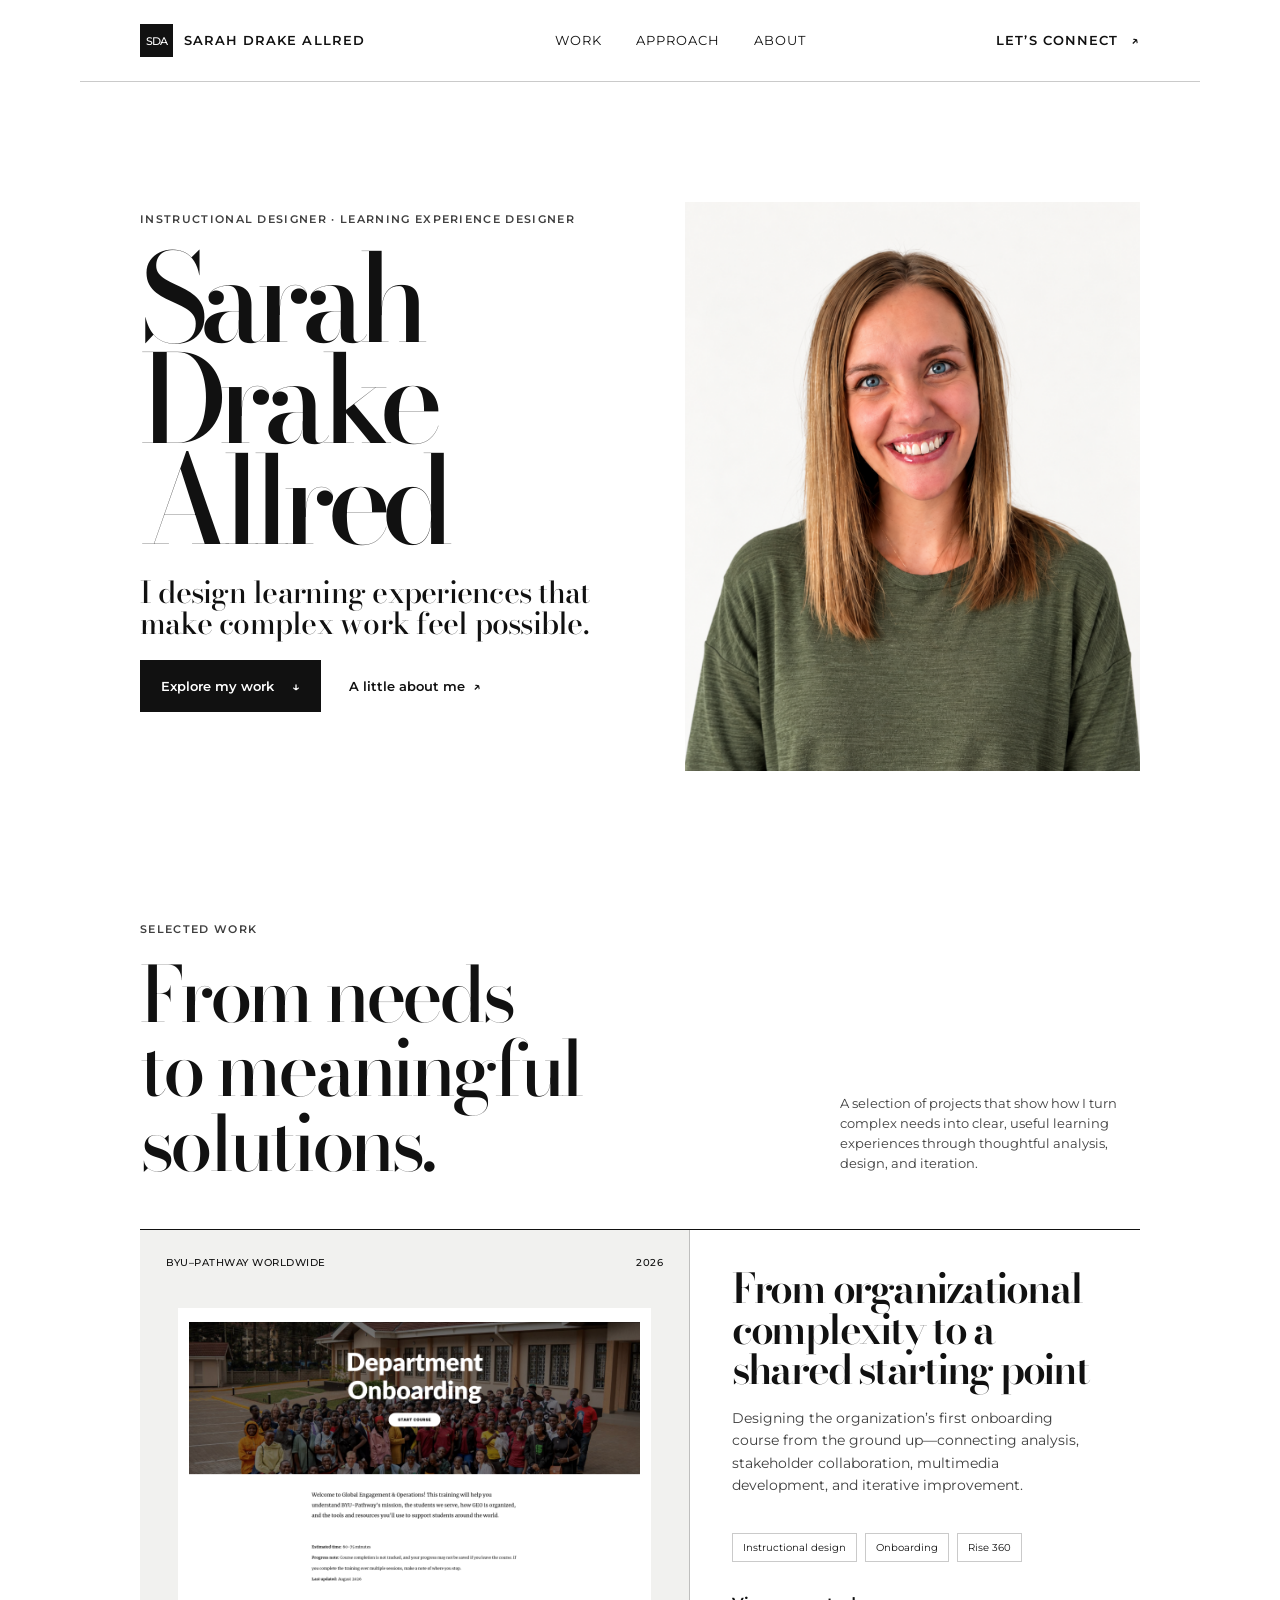
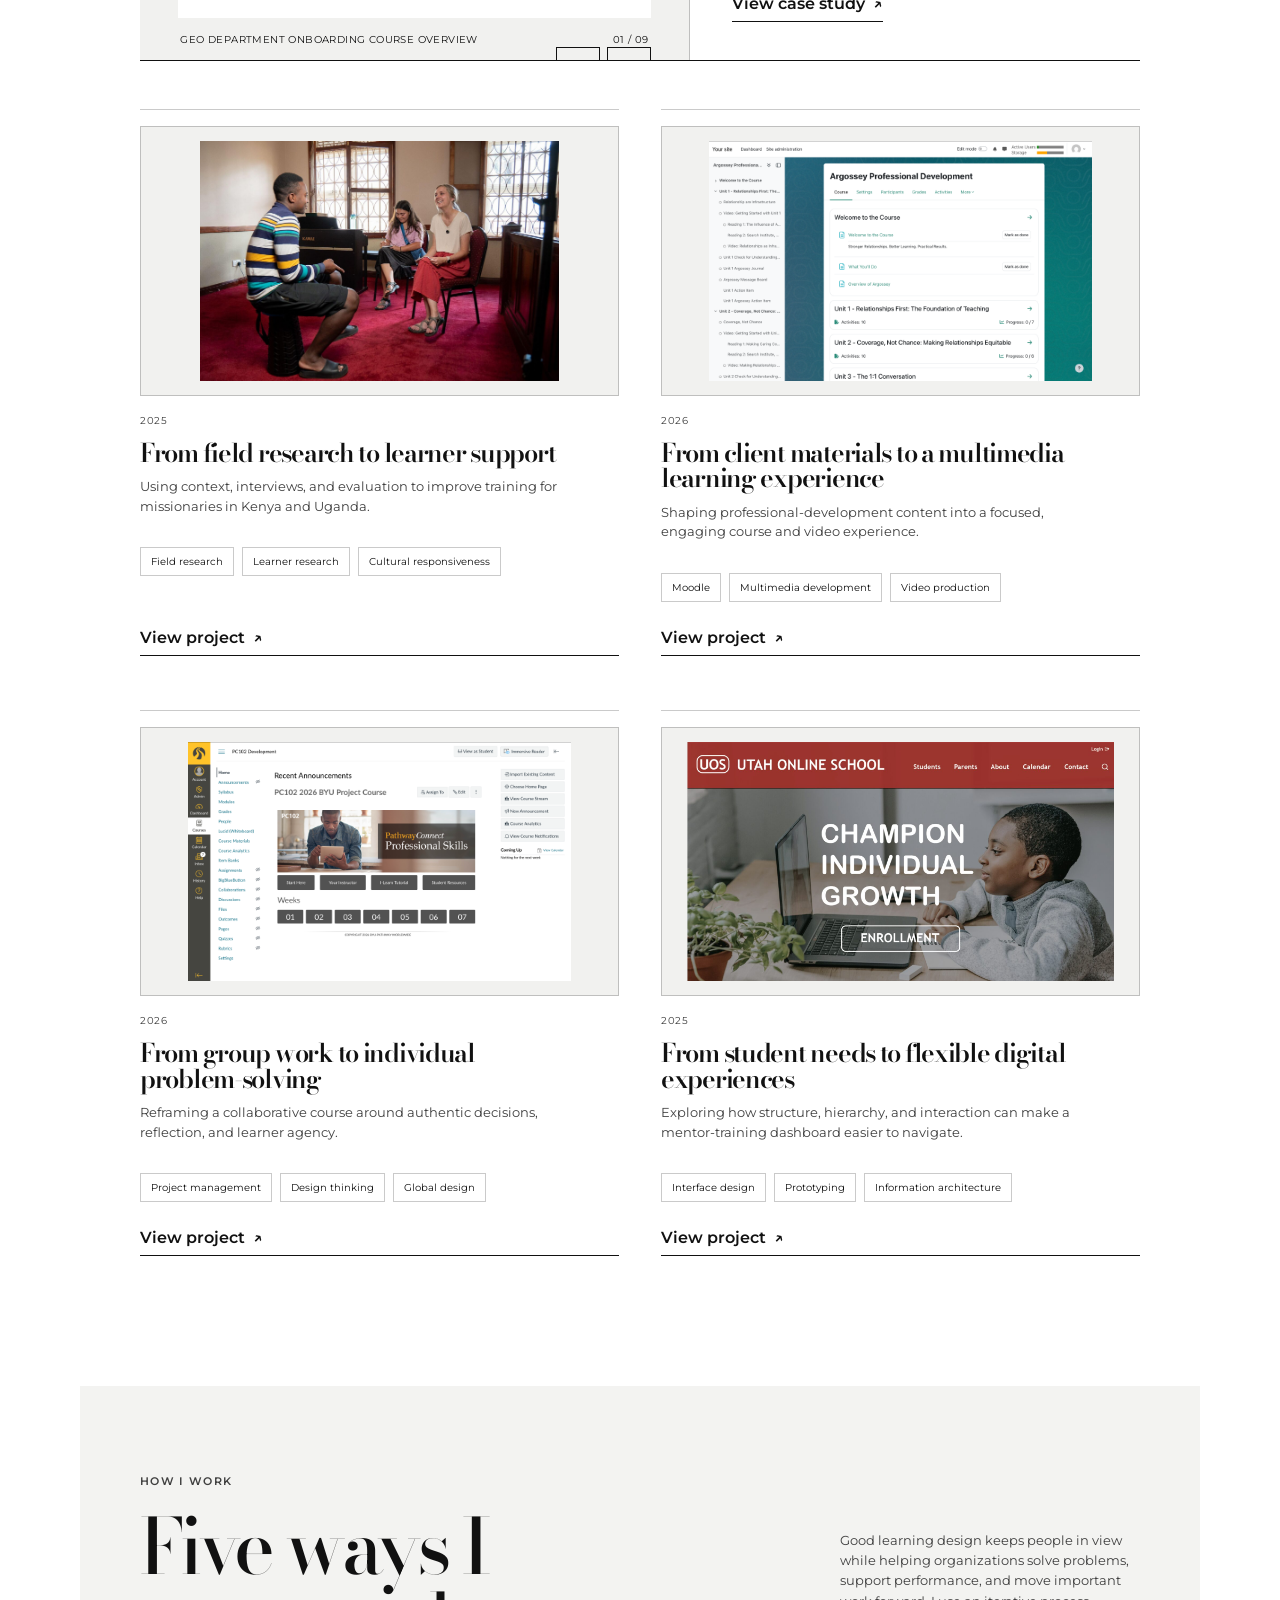
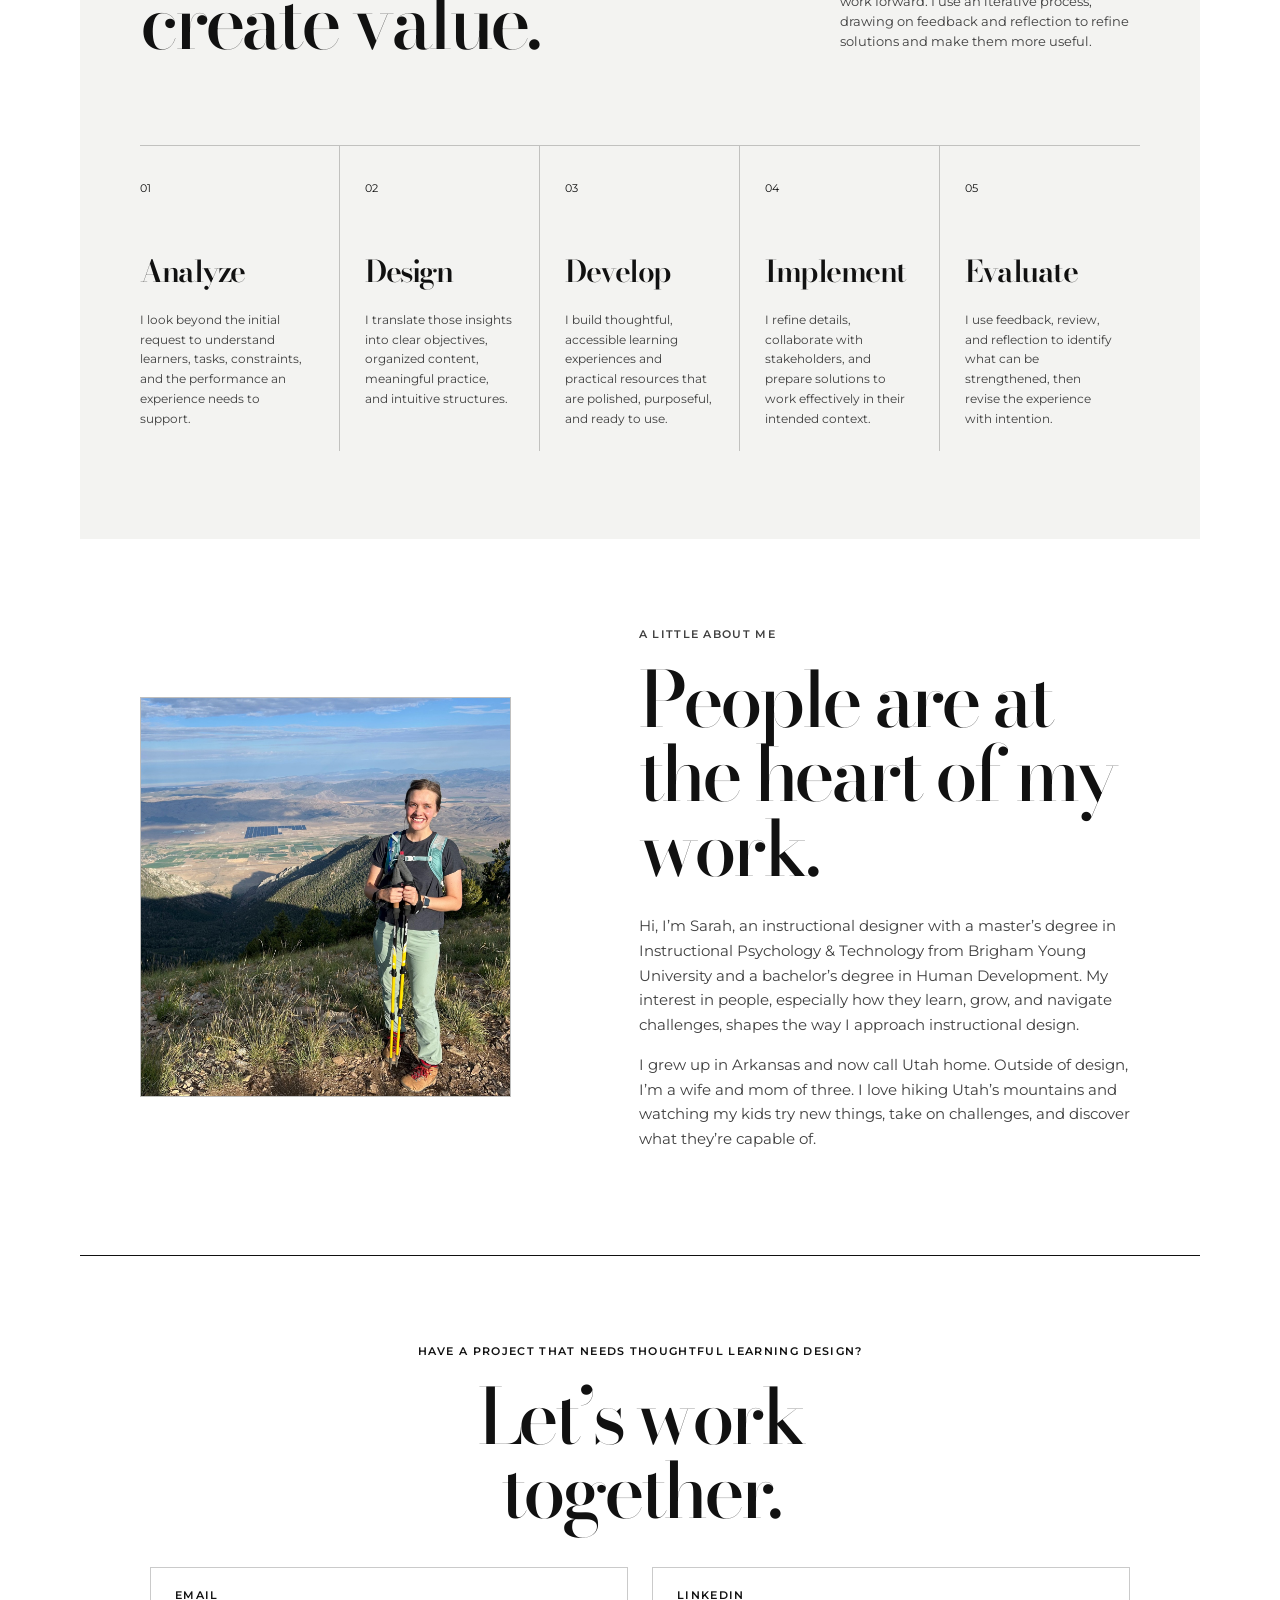
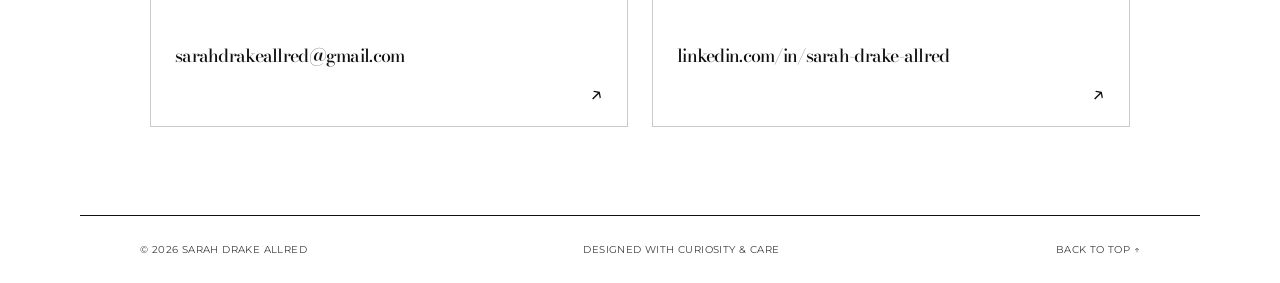
==== index.html @ ee216554 "Add files via upload" ====
<!doctype html>
<html lang="en">
  <head>
    <meta charset="UTF-8" />
    <meta name="viewport" content="width=device-width, initial-scale=1.0" />
    <meta name="description" content="Sarah Drake Allred is an instructional designer creating thoughtful, practical learning experiences for people and organizations." />
    <title>Sarah Drake Allred — Instructional Designer</title>
    <link rel="preconnect" href="https://fonts.googleapis.com" />
    <link rel="preconnect" href="https://fonts.gstatic.com" crossorigin />
    <link href="https://fonts.googleapis.com/css2?family=Bodoni+Moda:opsz,wght@6..96,400;6..96,500;6..96,600&family=Montserrat:wght@400;500;600;700&display=swap" rel="stylesheet" />
    <link rel="stylesheet" href="styles.css" />
  </head>
  <body>
    <a class="skip-link" href="#top">Skip to main content</a>
    <div class="site-shell">
      <header class="site-header">
        <a class="wordmark" href="#top" aria-label="Sarah Drake Allred home">
          <span class="wordmark-mark">SDA</span>
          <span>Sarah Drake Allred</span>
        </a>
        <nav class="desktop-nav" aria-label="Main navigation">
          <a href="#work">Work</a>
          <a href="#approach">Approach</a>
          <a href="#about">About</a>
        </nav>
        <a class="header-link" href="#contact">Let’s connect <span aria-hidden="true">↗</span></a>
      </header>

      <main id="top">
        <section class="hero section-pad">
          <div class="hero-copy reveal">
            <p class="eyebrow">Instructional designer · learning experience designer</p>
            <h1 class="hero-name"><span>Sarah</span><span>Drake</span><span>Allred</span></h1>
            <p class="hero-role">I design learning experiences that make complex work feel <em>possible.</em></p>
            <div class="hero-actions">
              <a class="button button-dark" href="#work">Explore my work <span aria-hidden="true">↓</span></a>
              <a class="text-link" href="#about">A little about me <span aria-hidden="true">↗</span></a>
            </div>
          </div>
          <div class="hero-art hero-art-photo reveal">
            <img src="assets/web/sarah-drake-allred-headshot.png" alt="Professional headshot of Sarah Drake Allred" />
          </div>
        </section>

        <section id="work" class="work-section section-pad">
          <div class="section-heading reveal">
            <div>
              <p class="eyebrow">Selected work</p>
              <h2>From needs<br /><em>to meaningful solutions.</em></h2>
            </div>
            <p class="section-note">A selection of projects that show how I turn complex needs into clear, useful learning experiences through thoughtful analysis, design, and iteration.</p>
          </div>

          <article class="featured-project reveal">
            <div class="featured-visual">
              <div class="visual-topline"><span>BYU–Pathway Worldwide</span><span>2026</span></div>
              <div class="showcase-carousel" aria-live="polite" aria-label="GEO onboarding process carousel">
                <a class="showcase-image-link" id="featuredCarouselLink" href="project.html?project=geo" aria-label="Open the GEO onboarding project"><div class="showcase-frame"><img id="featuredCarouselImage" src="assets/web/geo-homepage-hero.png" alt="GEO Department Onboarding course overview" /></div></a>
                <div class="showcase-caption"><span id="featuredCarouselCaption">GEO Department Onboarding course overview</span><span id="featuredCarouselCount">01 / 10</span></div>
                <div class="showcase-controls"><button type="button" data-featured-dir="prev" aria-label="Previous GEO project image">←</button><button type="button" data-featured-dir="next" aria-label="Next GEO project image">→</button></div>
              </div>
              <div class="visual-sticker">featured<br />project</div>
            </div>
            <div class="featured-copy">
              <h3><a class="project-title-link" href="project.html?project=geo">From organizational complexity to a shared starting point</a></h3>
              <p>Designing the organization’s first onboarding course from the ground up—connecting analysis, stakeholder collaboration, multimedia development, and iterative improvement.</p>
              <div class="tag-list"><span>Instructional design</span><span>Onboarding</span><span>Rise 360</span></div>
              <a class="project-link" href="project.html?project=geo">View case study <span aria-hidden="true">↗</span></a>
            </div>
          </article>

          <div class="project-grid">
            <article class="project-card reveal">
              <a class="project-thumb-link" href="project.html?project=field" aria-label="Open the field research project"><div class="project-thumb thumb-kenya"><img class="project-thumb-image" src="assets/web/image10.jpg" alt="Field interview in Kenya" /></div></a>
              <div class="project-meta"><span>2025</span></div>
              <h3><a class="project-title-link" href="project.html?project=field">From field research to learner support</a></h3>
              <p>Using context, interviews, and evaluation to improve training for missionaries in Kenya and Uganda.</p>
              <div class="tag-list project-card-tags"><span>Field research</span><span>Learner research</span><span>Cultural responsiveness</span></div>
              <a class="project-link" href="project.html?project=field">View project <span aria-hidden="true">↗</span></a>
            </article>
            <article class="project-card reveal">
              <a class="project-thumb-link" href="project.html?project=argossey" aria-label="Open the Argossey multimedia project"><div class="project-thumb thumb-argossey"><img class="project-thumb-image" src="assets/web/argossey-homepage.png" alt="Argossey Professional Development Moodle course homepage" /></div></a>
              <div class="project-meta"><span>2026</span></div>
              <h3><a class="project-title-link" href="project.html?project=argossey">From client materials to a multimedia learning experience</a></h3>
              <p>Shaping professional-development content into a focused, engaging course and video experience.</p>
              <div class="tag-list project-card-tags"><span>Moodle</span><span>Multimedia development</span><span>Video production</span></div>
              <a class="project-link" href="project.html?project=argossey">View project <span aria-hidden="true">↗</span></a>
            </article>
            <article class="project-card reveal">
              <a class="project-thumb-link" href="project.html?project=pc" aria-label="Open the PC102 course redesign project"><div class="project-thumb thumb-pc"><img class="project-thumb-image" src="assets/web/pc102-homepage.png" alt="PC102 course homepage with PathwayConnect Professional Skills content" /></div></a>
              <div class="project-meta"><span>2026</span></div>
              <h3><a class="project-title-link" href="project.html?project=pc">From group work to individual problem-solving</a></h3>
              <p>Reframing a collaborative course around authentic decisions, reflection, and learner agency.</p>
              <div class="tag-list project-card-tags"><span>Project management</span><span>Design thinking</span><span>Global design</span></div>
              <a class="project-link" href="project.html?project=pc">View project <span aria-hidden="true">↗</span></a>
            </article>
            <article class="project-card reveal">
              <a class="project-thumb-link" href="project.html?project=uos" aria-label="Open the Utah Online School interface design project"><div class="project-thumb thumb-uos"><img class="project-thumb-image" src="assets/web/image31.jpg" alt="Utah Online School redesigned homepage" /></div></a>
              <div class="project-meta"><span>2025</span></div>
              <h3><a class="project-title-link" href="project.html?project=uos">From student needs to flexible digital experiences</a></h3>
              <p>Exploring how structure, hierarchy, and interaction can make a mentor-training dashboard easier to navigate.</p>
              <div class="tag-list project-card-tags"><span>Interface design</span><span>Prototyping</span><span>Information architecture</span></div>
              <a class="project-link" href="project.html?project=uos">View project <span aria-hidden="true">↗</span></a>
            </article>
          </div>
        </section>

        <section id="approach" class="approach-section section-pad">
          <div class="section-heading reveal">
            <div><p class="eyebrow">How I work</p><h2>Five ways I<br /><em>create value.</em></h2></div>
            <p class="section-note">Good learning design keeps people in view while helping organizations solve problems, support performance, and move important work forward. I use an iterative process, drawing on feedback and reflection to refine solutions and make them more useful.</p>
          </div>
          <div class="capability-grid">
            <article class="capability reveal"><span class="capability-num">01</span><h3>Analyze</h3><p>I look beyond the initial request to understand learners, tasks, constraints, and the performance an experience needs to support.</p></article>
            <article class="capability reveal"><span class="capability-num">02</span><h3>Design</h3><p>I translate those insights into clear objectives, organized content, meaningful practice, and intuitive structures.</p></article>
            <article class="capability reveal"><span class="capability-num">03</span><h3>Develop</h3><p>I build thoughtful, accessible learning experiences and practical resources that are polished, purposeful, and ready to use.</p></article>
            <article class="capability reveal"><span class="capability-num">04</span><h3>Implement</h3><p>I refine details, collaborate with stakeholders, and prepare solutions to work effectively in their intended context.</p></article>
            <article class="capability reveal"><span class="capability-num">05</span><h3>Evaluate</h3><p>I use feedback, review, and reflection to identify what can be strengthened, then revise the experience with intention.</p></article>
          </div>
        </section>

        <section id="about" class="about-section section-pad">
          <div class="about-portrait reveal">
            <img src="assets/web/sarah-about-summit.jpg" alt="Sarah hiking in the mountains" />
          </div>
          <div class="about-copy reveal">
            <p class="eyebrow">A little about me</p>
            <h2>People are at the heart of <em>my work.</em></h2>
            <p>
              Hi, I’m Sarah, an instructional designer with a master’s degree in
              Instructional Psychology &amp; Technology from Brigham Young University
              and a bachelor’s degree in Human Development. My interest in people,
              especially how they learn, grow, and navigate challenges, shapes the way
              I approach instructional design.
            </p>
            <p>
              I grew up in Arkansas and now call Utah home. Outside of design, I’m a
              wife and mom of three. I love hiking Utah’s mountains and watching my
              kids try new things, take on challenges, and discover what they’re
              capable of.
            </p>
          </div>
        </section>

        <section class="contact-section section-pad reveal" id="contact">
          <p class="eyebrow">Have a project that needs thoughtful learning design?</p>
          <h2>Let’s work<br /><em>together.</em></h2>
          <div class="contact-links homepage-contact-links">
            <a class="contact-card" href="mailto:sarahdrakeallred@gmail.com">
              <span class="contact-card-label">Email</span>
              <strong>sarahdrakeallred@gmail.com</strong>
              <span class="contact-card-arrow" aria-hidden="true">↗</span>
            </a>
            <a class="contact-card" href="https://www.linkedin.com/in/sarah-drake-allred/" target="_blank" rel="noopener noreferrer">
              <span class="contact-card-label">LinkedIn</span>
              <strong>linkedin.com/in/sarah-drake-allred</strong>
              <span class="contact-card-arrow" aria-hidden="true">↗</span>
            </a>
          </div>
        </section>
      </main>

      <footer class="site-footer"><span>© 2026 Sarah Drake Allred</span><span>Designed with curiosity &amp; care</span><a href="#top">Back to top ↑</a></footer>
    </div>

    <dialog class="image-lightbox" id="imageLightbox" aria-labelledby="lightboxLabel">
      <div class="image-lightbox-inner">
        <button class="image-lightbox-close" type="button" data-lightbox-close aria-label="Close enlarged image">×</button>
        <button class="image-lightbox-nav image-lightbox-nav--previous" type="button" data-lightbox-prev aria-label="Previous enlarged image">←</button>
        <p class="visually-hidden" id="lightboxLabel">Enlarged portfolio image</p>
        <img id="lightboxImage" class="image-lightbox-image" src="assets/web/image1.jpg" alt="" tabindex="0" role="button" aria-label="Zoom image" />
        <button class="image-lightbox-nav image-lightbox-nav--next" type="button" data-lightbox-next aria-label="Next enlarged image">→</button>
        <span class="image-lightbox-count" id="lightboxCount" aria-live="polite"></span>
      </div>
    </dialog>

    <script src="portfolio-content.js"></script>
    <script src="script.js"></script>
    <script src="lightbox.js"></script>
  </body>
</html>
---- styles.css ----
:root {
  --ink: #3b243c;
  --muted: #5d565e;
  --paper: #fcf8f2;
  --paper-dark: #f1e9e8;
  --cream: #fffdf9;
  --teal: #9bc7b4;
  --deep-teal: #3b243c;
  --orange: #8c2d4e;
  --yellow: #f4d36a;
  --line: rgba(59, 36, 60, .20);
  --sans: "DM Sans", Arial, sans-serif;
  --serif: "Fraunces", Georgia, serif;
  --mono: "DM Mono", monospace;
}

* { box-sizing: border-box; }
html { scroll-behavior: smooth; }
body { margin: 0; background: var(--paper); color: var(--ink); font-family: var(--sans); font-size: 16px; line-height: 1.55; }
button, a { font: inherit; }
a { color: inherit; text-decoration: none; }
button { cursor: pointer; }
.site-shell { overflow: hidden; }
.site-header { height: 82px; display: flex; align-items: center; justify-content: space-between; padding: 0 5.5vw; border-bottom: 1px solid var(--line); background: rgba(244,242,237,.88); backdrop-filter: blur(12px); position: sticky; top: 0; z-index: 10; }
.wordmark { display: inline-flex; align-items: center; gap: 11px; font-size: 14px; font-weight: 600; letter-spacing: -.02em; }
.wordmark-mark { display: grid; place-items: center; width: 33px; height: 33px; background: var(--ink); color: var(--paper); font: 500 11px var(--mono); letter-spacing: -.08em; }
.desktop-nav { display: flex; gap: 34px; font-size: 13px; color: #53605e; }
.desktop-nav a, .header-link, .text-link, .project-link { transition: color .2s ease, opacity .2s ease; }
.desktop-nav a:hover, .header-link:hover, .text-link:hover, .project-link:hover { color: var(--orange); }
.header-link { font-size: 13px; font-weight: 600; }
.header-link span, .text-link span, .project-link span { display: inline-block; margin-left: 8px; transition: transform .2s ease; }
.header-link:hover span, .text-link:hover span, .project-link:hover span { transform: translate(3px,-3px); }
.section-pad { padding: 120px 8vw; }
.hero { min-height: 690px; display: grid; grid-template-columns: 1.08fr .92fr; align-items: center; gap: 8vw; padding-top: 100px; padding-bottom: 100px; }
.eyebrow, .project-number, .modal-label { margin: 0 0 22px; font: 500 11px var(--mono); letter-spacing: .11em; text-transform: uppercase; color: var(--muted); }
h1, h2, h3, p { margin-top: 0; }
h1, h2 { font: 600 clamp(3.3rem, 6.1vw, 6.5rem)/.97 var(--serif); letter-spacing: -.055em; }
h1 { max-width: 780px; margin-bottom: 28px; }
h1 em, h2 em, .project-thumb em { color: var(--orange); font-style: normal; }
.hero-intro { max-width: 500px; margin-bottom: 34px; color: #55605e; font-size: 18px; line-height: 1.65; }
.hero-actions { display: flex; align-items: center; gap: 28px; }
.button { display: inline-flex; gap: 18px; align-items: center; justify-content: center; padding: 15px 20px; border: 1px solid transparent; font-size: 13px; font-weight: 600; transition: transform .2s ease, background .2s ease, color .2s ease; }
.button:hover { transform: translateY(-3px); }
.button-dark { background: var(--ink); color: var(--paper); }
.button-dark:hover { background: var(--orange); }
.button-light { background: var(--paper); color: var(--ink); }
.button-light:hover { background: var(--yellow); }
.text-link, .project-link { display: inline-flex; align-items: center; border: 0; padding: 0; background: transparent; font-size: 13px; font-weight: 600; }
.hero-art { position: relative; height: 500px; min-width: 360px; }
.art-orbit { position: absolute; left: 50%; top: 50%; border: 1px solid rgba(20,32,32,.35); border-radius: 50%; transform: translate(-50%,-50%) rotate(-19deg); }
.orbit-one { width: 80%; height: 44%; }
.orbit-two { width: 78%; height: 68%; transform: translate(-50%,-50%) rotate(48deg); border-color: rgba(221,117,89,.55); }
.art-card { position: absolute; box-shadow: 16px 20px 0 rgba(25,61,58,.12); }
.art-card-main { top: 21%; left: 18%; width: 260px; height: 244px; padding: 30px; background: var(--teal); transform: rotate(-7deg); }
.art-kicker { display: block; font: 500 10px var(--mono); letter-spacing: .07em; }
.art-card-main strong { display: block; margin-top: 54px; font: 600 34px/.95 var(--serif); letter-spacing: -.05em; }
.art-arrow { position: absolute; right: 24px; bottom: 18px; font-size: 30px; }
.art-card-note { right: 3%; top: 16%; width: 116px; height: 116px; display: grid; place-items: center; background: var(--yellow); font: 600 20px/.9 var(--serif); text-align: center; transform: rotate(9deg); }
.art-dot { position: absolute; border-radius: 50%; }
.dot-one { width: 24px; height: 24px; right: 16%; bottom: 20%; background: var(--orange); }
.dot-two { width: 11px; height: 11px; left: 11%; bottom: 30%; background: var(--deep-teal); }
.art-caption { position: absolute; right: 2%; bottom: 9%; font: 10px/1.35 var(--mono); text-transform: uppercase; letter-spacing: .08em; color: var(--muted); }
.work-section { padding-top: 140px; }
.section-heading { display: flex; align-items: end; justify-content: space-between; gap: 40px; margin-bottom: 72px; }
.section-heading h2 { margin-bottom: 0; font-size: clamp(3.2rem, 5vw, 5.4rem); }
.section-note { max-width: 325px; margin-bottom: 8px; color: var(--muted); font-size: 14px; }
.featured-project { display: grid; grid-template-columns: 1.1fr .9fr; min-height: 535px; margin-bottom: 92px; background: var(--deep-teal); color: var(--paper); }
.featured-visual { position: relative; min-height: 535px; padding: 29px 30px; background: linear-gradient(135deg, #7ab6aa 0%, #a9d5c8 50%, #e5c773 100%); color: var(--ink); overflow: hidden; }
.visual-topline { display: flex; justify-content: space-between; gap: 14px; position: relative; z-index: 2; font: 500 10px var(--mono); text-transform: uppercase; letter-spacing: .05em; }
.browser-window { position: absolute; top: 26%; left: 11%; width: 84%; height: 51%; background: var(--cream); box-shadow: 23px 28px 0 rgba(25,61,58,.22); transform: rotate(-4deg); }
.browser-bar { height: 34px; display: flex; align-items: center; gap: 5px; padding: 0 12px; border-bottom: 1px solid rgba(20,32,32,.15); color: #7d8984; font: 8px var(--mono); }
.browser-bar span { width: 6px; height: 6px; border-radius: 50%; background: #d97e65; }.browser-bar span:nth-child(2){background:#e5bd54}.browser-bar span:nth-child(3){background:#83b6a5}.browser-bar b { margin-left: 10px; font-weight: 400; }
.browser-content { display: grid; grid-template-columns: 28% 72%; height: calc(100% - 34px); }
.browser-sidebar { padding: 18px 13px; background: #e1eee8; }.sidebar-logo { margin-bottom: 29px; font: 600 12px var(--serif); }.sidebar-line { height: 7px; width: 77%; margin: 14px 0; background: #b8d2c7; }.sidebar-line.active { width: 91%; background: var(--orange); }.sidebar-line.short { width: 48%; }
.browser-main { padding: 30px 25px; }.mini-label { margin-bottom: 13px; color: var(--orange); font: 500 8px var(--mono); letter-spacing: .08em; }.browser-main h3 { max-width: 310px; margin-bottom: 11px; font: 600 29px/.98 var(--serif); letter-spacing: -.05em; }.mini-copy { max-width: 210px; color: #66716e; font-size: 10px; line-height: 1.4; }.progress-row { display: flex; align-items: center; gap: 9px; margin-top: 30px; color: #78817f; font: 8px var(--mono); }.progress-bar { display: block; width: 75px; height: 5px; background: #ceded7; }.progress-bar i { display: block; width: 17%; height: 100%; background: var(--orange); }
.visual-sticker { position: absolute; right: 8%; bottom: 8%; display: grid; place-items: center; width: 92px; height: 92px; background: var(--orange); color: var(--paper); border-radius: 50%; font: 500 10px/1.2 var(--mono); text-align: center; text-transform: uppercase; transform: rotate(10deg); }
.featured-copy { display: flex; flex-direction: column; justify-content: center; padding: 62px 7vw 62px 5vw; }.featured-copy .project-number { color: var(--teal); }.featured-copy h3 { max-width: 500px; margin-bottom: 22px; font: 600 clamp(2.25rem, 3.7vw, 4.2rem)/.98 var(--serif); letter-spacing: -.055em; }.featured-copy p:not(.project-number) { max-width: 440px; color: #c9d2ce; font-size: 15px; }.tag-list, .modal-tags { display: flex; flex-wrap: wrap; gap: 8px; margin: 23px 0 30px; }.tag-list span, .modal-tag { padding: 7px 10px; border: 1px solid rgba(150,200,188,.5); color: var(--teal); font: 10px var(--mono); }.featured-copy .project-link { align-self: flex-start; color: var(--paper); }.featured-copy .project-link:hover { color: var(--yellow); }
.project-grid { display: grid; grid-template-columns: repeat(2, 1fr); gap: 78px 34px; }.project-card { min-width: 0; }.project-thumb { height: 310px; position: relative; overflow: hidden; margin-bottom: 22px; }.thumb-label { position: absolute; top: 20px; left: 20px; z-index: 2; font: 10px var(--mono); text-transform: uppercase; letter-spacing: .08em; }.thumb-word { position: absolute; left: 8%; bottom: 9%; z-index: 2; font: 600 clamp(2rem, 3.5vw, 3.8rem)/.86 var(--serif); letter-spacing: -.06em; }.thumb-shape { position: absolute; }.thumb-kenya { background: #d7e3d7; }.thumb-kenya .shape-circle { width: 230px; height: 230px; right: 7%; top: 10%; background: var(--orange); border-radius: 50%; }.thumb-kenya .shape-line { width: 120%; height: 1px; left: -8%; top: 51%; background: var(--ink); transform: rotate(-34deg); }.thumb-kenya .thumb-word { color: var(--deep-teal); }.thumb-argossey { background: #f2d1b5; }.thumb-argossey .shape-window { width: 57%; height: 70%; right: -4%; top: 13%; background: var(--deep-teal); transform: rotate(9deg); }.thumb-argossey .shape-play { display: grid; place-items: center; width: 65px; height: 65px; top: 40%; right: 28%; border: 1px solid var(--yellow); border-radius: 50%; color: var(--yellow); font-size: 17px; }.thumb-argossey .thumb-word { color: var(--paper); }.thumb-pc { background: var(--yellow); }.thumb-pc .shape-grid { right: 10%; top: 9%; width: 40%; height: 82%; background: repeating-linear-gradient(90deg, transparent 0 34px, rgba(20,32,32,.18) 35px 36px), repeating-linear-gradient(0deg, transparent 0 36px, rgba(20,32,32,.18) 37px 38px); transform: rotate(12deg); }.thumb-pc .thumb-word { color: var(--ink); }.thumb-uos { background: #d3ddd9; }.thumb-uos .shape-phone { width: 170px; height: 295px; right: 14%; top: 10%; background: var(--cream); border: 8px solid var(--deep-teal); border-radius: 23px; transform: rotate(12deg); box-shadow: 17px 18px 0 var(--orange); }.thumb-uos .shape-spark { right: 11%; top: 13%; color: var(--orange); font-size: 42px; }.thumb-uos .thumb-word { color: var(--deep-teal); font-size: clamp(1.8rem, 3.1vw, 3.3rem); }
.project-meta { display: flex; justify-content: space-between; gap: 15px; margin-bottom: 13px; color: var(--muted); font: 10px var(--mono); text-transform: uppercase; letter-spacing: .05em; }.project-card h3 { max-width: 530px; margin-bottom: 12px; font: 600 clamp(1.75rem, 2.8vw, 2.6rem)/1.01 var(--serif); letter-spacing: -.05em; }.project-card p { max-width: 500px; min-height: 50px; margin-bottom: 22px; color: var(--muted); font-size: 14px; }.project-card .project-link { color: var(--orange); }
.approach-section { margin-top: 42px; background: var(--paper-dark); }.capability-grid { display: grid; grid-template-columns: repeat(5, 1fr); border-top: 1px solid var(--line); }.capability { padding: 29px 26px 10px 0; border-right: 1px solid var(--line); }.capability:not(:first-child) { padding-left: 25px; }.capability:last-child { border-right: 0; }.capability-num { color: var(--orange); font: 11px var(--mono); }.capability h3 { margin: 55px 0 12px; font: 600 34px var(--serif); letter-spacing: -.05em; }.capability p { max-width: 230px; color: var(--muted); font-size: 13px; }
.about-section { display: grid; grid-template-columns: .85fr 1.15fr; gap: 10vw; align-items: center; }.about-portrait { position: relative; display: grid; place-items: center; aspect-ratio: 1 / 1.08; max-width: 435px; background: var(--orange); }.portrait-initials { color: var(--paper); font: 600 clamp(6rem, 12vw, 12rem)/1 var(--serif); letter-spacing: -.12em; }.portrait-caption { position: absolute; bottom: 21px; left: 23px; color: var(--paper); font: 10px/1.35 var(--mono); text-transform: uppercase; letter-spacing: .06em; }.about-copy { max-width: 580px; }.about-copy h2 { margin-bottom: 28px; font-size: clamp(3.1rem, 5vw, 5.2rem); }.about-copy p:not(.eyebrow) { max-width: 500px; color: var(--muted); font-size: 16px; }.about-copy .text-link { margin-top: 13px; color: var(--orange); }
.contact-section { margin: 0 4vw; background: var(--deep-teal); color: var(--paper); text-align: center; }.contact-section .eyebrow { color: var(--teal); }.contact-section h2 { margin-bottom: 38px; font-size: clamp(3.2rem, 7vw, 7rem); }.contact-section h2 em { color: var(--yellow); }.site-footer { display: flex; justify-content: space-between; gap: 20px; padding: 27px 8vw; color: var(--muted); font: 10px var(--mono); text-transform: uppercase; letter-spacing: .04em; }.site-footer a:hover { color: var(--orange); }
.case-study-modal { width: min(760px, calc(100% - 36px)); padding: 0; border: 0; background: var(--cream); color: var(--ink); box-shadow: 0 30px 90px rgba(20,32,32,.28); }.case-study-modal::backdrop { background: rgba(20,32,32,.66); backdrop-filter: blur(3px); }.modal-inner { padding: 58px; }.modal-close { position: absolute; top: 17px; right: 21px; padding: 2px 8px; border: 0; background: transparent; color: var(--muted); font-size: 28px; line-height: 1; }.modal-close:hover { color: var(--orange); }.case-study-modal h2 { max-width: 650px; margin-bottom: 22px; font-size: clamp(2.7rem, 6vw, 5.2rem); }.modal-lede { max-width: 610px; color: var(--muted); font-size: 17px; }.modal-rule { height: 1px; margin: 36px 0; background: var(--line); }.modal-columns { display: grid; grid-template-columns: 1.25fr .75fr; gap: 40px; }.modal-columns p { color: var(--muted); font-size: 14px; }.modal-label { display: block; color: var(--orange); }.modal-tags { margin-top: 0; }.modal-tag { border-color: var(--line); color: var(--ink); }.modal-footer-note { margin-top: 32px; padding-top: 18px; border-top: 1px solid var(--line); color: var(--muted); font: 10px var(--mono); }
.reveal { opacity: 0; transform: translateY(18px); transition: opacity .7s ease, transform .7s ease; }.reveal.is-visible { opacity: 1; transform: translateY(0); }
@media (max-width: 900px) { .hero { grid-template-columns: 1fr; gap: 30px; padding-top: 80px; }.hero-art { max-width: 600px; width: 100%; margin: 0 auto; }.featured-project { grid-template-columns: 1fr; }.featured-visual { min-height: 470px; }.featured-copy { padding: 55px 9vw 60px; }.capability-grid { grid-template-columns: repeat(2, 1fr); }.capability { padding-bottom: 35px; }.capability:nth-child(2n) { border-right: 0; }.capability:nth-child(n + 3) { border-top: 1px solid var(--line); }.about-section { grid-template-columns: 1fr 1fr; gap: 6vw; } }
@media (max-width: 620px) { .site-header { height: 68px; padding: 0 22px; }.desktop-nav { display: none; }.header-link { font-size: 12px; }.section-pad { padding: 82px 22px; }.hero { min-height: auto; padding-top: 73px; padding-bottom: 70px; }.hero-intro { font-size: 16px; }.hero-actions { align-items: flex-start; flex-direction: column; gap: 22px; }.hero-art { min-width: 0; height: 385px; }.art-card-main { left: 8%; width: 220px; height: 210px; }.art-card-main strong { margin-top: 41px; font-size: 30px; }.art-card-note { right: 0; width: 92px; height: 92px; font-size: 17px; }.art-caption { right: 0; bottom: 4%; }.section-heading { display: block; margin-bottom: 46px; }.section-note { margin-top: 25px; }.work-section { padding-top: 93px; }.featured-project { margin-left: -22px; margin-right: -22px; }.featured-visual { min-height: 390px; padding: 21px 20px; }.visual-topline { font-size: 8px; }.browser-window { left: 6%; top: 25%; width: 90%; height: 48%; }.browser-main { padding: 20px 17px; }.browser-main h3 { font-size: 22px; }.browser-sidebar { padding: 14px 9px; }.visual-sticker { width: 75px; height: 75px; font-size: 8px; }.featured-copy { padding: 48px 22px 55px; }.project-grid { grid-template-columns: 1fr; gap: 66px; }.project-thumb { height: 285px; }.capability-grid { grid-template-columns: 1fr 1fr; }.capability, .capability:not(:first-child) { padding-left: 0; padding-right: 15px; }.capability:nth-child(odd) { border-right: 1px solid var(--line); }.capability:nth-child(even) { border-right: 0; padding-left: 15px; }.capability h3 { margin-top: 36px; font-size: 28px; }.about-section { grid-template-columns: 1fr; gap: 43px; }.about-portrait { max-width: none; width: 100%; }.contact-section { margin: 0; }.site-footer { flex-direction: column; padding: 28px 22px; }.modal-inner { padding: 50px 26px 30px; }.modal-columns { grid-template-columns: 1fr; gap: 10px; } }
@media (prefers-reduced-motion: reduce) { html { scroll-behavior: auto; }.reveal { opacity: 1; transform: none; transition: none; } }

/* Berry Garden accessibility and contrast layer */
.skip-link { position: absolute; left: 16px; top: 8px; z-index: 100; padding: 10px 14px; background: var(--ink); color: var(--paper); transform: translateY(-150%); transition: transform .2s ease; }
.skip-link:focus { transform: translateY(0); }
:focus-visible { outline: 3px solid var(--yellow); outline-offset: 3px; box-shadow: 0 0 0 6px var(--ink); }
.site-header { background: rgba(252,248,242,.92); }
.hero-intro { color: var(--muted); }
.art-orbit { border-color: rgba(59,36,60,.35); }
.orbit-two { border-color: rgba(140,45,78,.55); }
.featured-visual { background: linear-gradient(135deg, #9bc7b4 0%, #f3ad98 50%, #f4d36a 100%); }
.featured-copy p:not(.project-number) { color: #eadfe5; }
.tag-list span, .modal-tag { border-color: rgba(155,199,180,.58); }
.showcase-controls button, .modal-carousel-controls button { width: 44px; height: 44px; }

@media (prefers-reduced-motion: reduce) {
  *, *::before, *::after { animation-duration: .001ms !important; animation-iteration-count: 1 !important; scroll-behavior: auto !important; transition-duration: .001ms !important; }
  .project-card:hover .project-thumb-image { transform: none; }
}

/* Artifact-led carousel layer */
.showcase-carousel { position: absolute; top: 18%; left: 7%; width: 86%; transform: none; }
.showcase-image-link, .project-thumb-link, .carousel-image-link { display: block; color: inherit; text-decoration: none; }
.showcase-frame { height: 310px; padding: 11px; background: var(--cream); box-shadow: 23px 28px 0 rgba(25,61,58,.22); }
.showcase-frame img { width: 100%; height: 100%; display: block; object-fit: contain; background: #fff; }
.showcase-caption { display: flex; justify-content: space-between; gap: 18px; padding: 15px 2px 0; color: var(--ink); font: 10px/1.35 var(--mono); text-transform: uppercase; letter-spacing: .04em; }
.showcase-controls { display: flex; gap: 7px; position: absolute; right: 0; bottom: -45px; }
.showcase-controls button, .modal-carousel-controls button { display: grid; place-items: center; width: 44px; height: 44px; border: 1px solid rgba(59,36,60,.45); background: transparent; color: var(--ink); font-size: 16px; transition: background .2s ease, color .2s ease; }
.showcase-controls button:hover, .modal-carousel-controls button:hover { background: var(--ink); color: var(--paper); }
.project-thumb-image { width: 100%; height: 100%; display: block; object-fit: cover; transition: transform .5s ease; }
.project-card:hover .project-thumb-image { transform: scale(1.04); }
.thumb-shade { position: absolute; inset: 0; z-index: 1; background: linear-gradient(90deg, rgba(20,32,32,.74) 0%, rgba(20,32,32,.18) 68%, transparent 100%); }
.project-thumb .thumb-label { color: var(--paper); }
.project-thumb .thumb-word { color: var(--paper); }
.project-thumb .thumb-word em { color: var(--yellow); }
.modal-carousel { margin-top: 32px; }
.modal-carousel-frame { height: 340px; padding: 10px; background: var(--paper-dark); }
.modal-carousel-frame img { width: 100%; height: 100%; display: block; object-fit: contain; background: #fff; }
.modal-carousel-controls { display: flex; align-items: center; justify-content: center; gap: 18px; margin-top: 13px; color: var(--muted); font: 10px var(--mono); }
.modal-carousel-caption { margin: 10px 0 0; color: var(--muted); font: 11px/1.4 var(--mono); text-align: center; text-transform: uppercase; letter-spacing: .04em; }
.modal-story-content { max-height: none; }
.story-paragraph { margin: 0 0 18px; color: var(--muted); font-size: 14px; }
.story-labeled strong { color: var(--ink); }
@media (max-width: 620px) { .showcase-carousel { left: 5%; width: 90%; top: 18%; }.showcase-frame { height: 225px; padding: 7px; }.showcase-caption { font-size: 8px; }.showcase-controls { bottom: -42px; }.modal-carousel-frame { height: 225px; } }

/* Full-size project pages */
.project-page { background: var(--paper); }
.project-intro { padding-top: 70px; padding-bottom: 82px; }
.back-link { display: inline-flex; margin-bottom: 74px; color: var(--muted); font: 11px var(--mono); text-transform: uppercase; letter-spacing: .05em; transition: color .2s ease; }
.back-link:hover { color: var(--orange); }
.project-intro h1 { max-width: 980px; margin-bottom: 20px; font-size: clamp(3.5rem, 7.2vw, 7.7rem); }
.project-subtitle { margin-bottom: 22px; color: var(--deep-teal); font: 600 clamp(1.4rem, 2.4vw, 2.2rem)/1.05 var(--serif); letter-spacing: -.035em; }
.project-lede { max-width: 760px; margin-bottom: 68px; color: var(--muted); font-size: 18px; line-height: 1.65; }
.project-intro-grid { display: grid; grid-template-columns: repeat(4, 1fr); border-top: 1px solid var(--line); }
.intro-block { min-width: 0; padding: 25px 24px 0 0; border-right: 1px solid var(--line); }
.intro-block:not(:first-child) { padding-left: 24px; }
.intro-block:last-child { border-right: 0; }
.intro-label { margin: 0 0 18px; color: var(--orange); font: 700 11px var(--mono); text-transform: uppercase; letter-spacing: .09em; }
.intro-block p:last-child { margin: 0; color: var(--muted); font-size: 14px; }
.project-process { padding-top: 112px; background: var(--paper-dark); }
.project-process h2 { max-width: 850px; margin-bottom: 54px; font-size: clamp(3.1rem, 6vw, 6rem); }
.project-section-heading { max-width: 850px; margin-bottom: 54px; font-size: clamp(3.1rem, 6vw, 6rem); }
.full-carousel { max-width: 1100px; margin: 0 auto; }
.full-carousel-frame { height: min(62vw, 690px); min-height: 340px; padding: 16px; background: var(--cream); box-shadow: 22px 26px 0 rgba(25,61,58,.16); }
.full-carousel-frame img { width: 100%; height: 100%; display: block; object-fit: contain; background: #fff; }
.project-video-frame { width: 100%; height: 100%; background: #000; }
.project-video-frame iframe { width: 100%; height: 100%; display: block; border: 0; }
[hidden] { display: none !important; }
.full-carousel-caption { padding: 26px 0 21px; border-bottom: 1px solid var(--line); }
.carousel-caption-label { margin: 0 0 8px; color: var(--orange); font: 500 11px var(--mono); text-transform: uppercase; letter-spacing: .08em; }
.full-carousel-caption p:last-child { max-width: 850px; margin: 0; color: var(--ink); font: 400 clamp(1.05rem, 1.7vw, 1.35rem)/1.65 var(--sans); letter-spacing: 0; }
.full-carousel-controls { display: flex; align-items: center; justify-content: space-between; padding-top: 18px; }
.full-carousel-controls button { display: grid; place-items: center; width: 48px; height: 48px; border: 1px solid var(--ink); background: transparent; color: var(--ink); font-size: 21px; transition: background .2s ease, color .2s ease; }
.full-carousel-controls button:hover { background: var(--ink); color: var(--paper); }
.full-carousel-controls span { color: var(--muted); font: 11px var(--mono); }
.visually-hidden { position: absolute; width: 1px; height: 1px; padding: 0; margin: -1px; overflow: hidden; clip: rect(0, 0, 0, 0); white-space: nowrap; border: 0; }
.image-lightbox { width: min(1200px, calc(100% - 32px)); max-width: 1200px; padding: 16px; border: 0; background: var(--ink); color: var(--paper); box-shadow: 0 30px 90px rgba(59,36,60,.45); }
.image-lightbox::backdrop { background: rgba(59,36,60,.82); backdrop-filter: blur(5px); }
.image-lightbox-inner { position: relative; display: grid; place-items: center; min-height: 120px; }
.image-lightbox img { display: block; max-width: 100%; max-height: calc(100vh - 80px); object-fit: contain; }
.image-lightbox-close { position: absolute; top: 12px; right: 12px; z-index: 1; display: grid; place-items: center; width: 44px; height: 44px; border: 2px solid var(--paper); border-radius: 50%; background: var(--ink); color: var(--paper); font-size: 28px; line-height: 1; }
@media (max-width: 900px) { .project-intro-grid { grid-template-columns: repeat(2, 1fr); }.intro-block:nth-child(2) { border-right: 0; }.intro-block:nth-child(3), .intro-block:nth-child(4) { border-top: 1px solid var(--line); padding-top: 25px; }.project-process { padding-top: 88px; }.full-carousel-frame { min-height: 300px; } }
@media (max-width: 620px) { .project-intro { padding-top: 47px; padding-bottom: 66px; }.back-link { margin-bottom: 57px; }.project-intro h1 { font-size: clamp(3.2rem, 14vw, 5rem); }.project-subtitle { font-size: 1.35rem; }.project-lede { font-size: 16px; margin-bottom: 48px; }.project-intro-grid { grid-template-columns: 1fr; }.intro-block, .intro-block:not(:first-child) { padding: 22px 0; border-right: 0; border-top: 1px solid var(--line); }.intro-block:first-child { border-top: 0; }.project-process { padding-top: 72px; }.project-process h2, .project-section-heading { margin-bottom: 37px; }.full-carousel-frame { height: 62vw; min-height: 230px; padding: 8px; box-shadow: 11px 15px 0 rgba(25,61,58,.16); }.full-carousel-caption { padding: 20px 0 17px; }.full-carousel-caption p:last-child { font-size: 1rem; line-height: 1.6; }.full-carousel-controls button { width: 44px; height: 44px; } }

/* Editorial grayscale refresh */
:root {
  --ink: #171717;
  --muted: #5b5b5b;
  --paper: #f4f3ef;
  --paper-dark: #e8e7e2;
  --cream: #fffefa;
  --teal: #b3c2b3;
  --deep-teal: #202020;
  --orange: #7a304d;
  --yellow: #d8c56f;
  --line: rgba(23, 23, 23, .22);
}

body { background: var(--paper); color: var(--ink); }
.site-header { background: rgba(244, 243, 239, .94); border-bottom-color: var(--line); }
.wordmark { font-size: 13px; letter-spacing: .01em; }
.wordmark-mark { background: var(--ink); color: var(--paper); }
.desktop-nav { color: var(--muted); }
.desktop-nav a:hover, .header-link:hover, .text-link:hover, .project-link:hover, .back-link:hover { color: var(--orange); }
.header-link { letter-spacing: .01em; }
.eyebrow, .project-number, .modal-label { color: var(--muted); }
h1, h2 { color: var(--ink); }
h1 em, h2 em { color: var(--orange); }
.hero { min-height: 760px; grid-template-columns: 1.08fr .92fr; gap: 7vw; padding-top: 120px; padding-bottom: 120px; }
.hero-name { max-width: none; margin-bottom: 26px; font-size: clamp(5rem, 10.5vw, 11.5rem); line-height: .83; letter-spacing: -.085em; }
.hero-name span { display: block; }
.hero-name span:nth-child(2) { color: var(--orange); }
.hero-role { max-width: 590px; margin-bottom: 20px; font: 600 clamp(1.55rem, 2.8vw, 2.55rem)/1.05 var(--sans); letter-spacing: -.045em; }
.hero-role em { color: var(--orange); font-style: normal; }
.hero-intro { color: var(--muted); }
.button-dark { background: var(--ink); color: var(--paper); }
.button-dark:hover { background: var(--orange); }
.button-light { background: var(--paper); color: var(--ink); }
.button-light:hover { background: var(--yellow); }

.hero-art { height: 520px; min-width: 0; background: var(--ink); color: var(--paper); border: 1px solid var(--ink); }
.hero-art::before { position: absolute; inset: 20px; border: 1px solid rgba(244,243,239,.35); content: ""; pointer-events: none; }
.art-orbit { display: none; }
.art-card { box-shadow: none; }
.art-card-main { inset: 0; width: 100%; height: 100%; padding: 52px; background: transparent; transform: none; }
.art-card-main .art-kicker { color: var(--yellow); }
.art-card-main strong { margin-top: 0; margin-bottom: auto; color: var(--paper); font-size: clamp(2.4rem, 4.2vw, 4.8rem); line-height: .9; }
.art-arrow { color: var(--paper); }
.art-card-note { right: 52px; top: auto; bottom: 52px; width: auto; height: auto; padding: 12px 14px; background: var(--paper); color: var(--ink); font: 500 11px/1.2 var(--mono); letter-spacing: .04em; text-transform: uppercase; transform: none; }
.art-dot { z-index: 2; }
.dot-one { right: 52px; bottom: 132px; background: var(--orange); }
.dot-two { left: 52px; bottom: 52px; background: var(--yellow); }
.art-caption { right: auto; left: 52px; bottom: 52px; color: rgba(244,243,239,.78); }

.section-heading h2 { font-size: clamp(3rem, 5.5vw, 6rem); }
.section-note { color: var(--muted); }
.featured-project { background: var(--ink); }
.featured-visual { background: #d4d3cd; color: var(--ink); }
.browser-window { box-shadow: 18px 22px 0 rgba(23,23,23,.20); }
.visual-sticker { border-radius: 0; background: var(--orange); color: var(--paper); }
.featured-copy .project-number { color: var(--yellow); }
.featured-copy p:not(.project-number) { color: #e4e3de; }
.tag-list span, .modal-tag { border-color: rgba(216,197,111,.72); color: var(--yellow); }
.featured-copy .project-link:hover { color: var(--yellow); }

.project-grid { gap: 74px 34px; }
.project-card { padding-top: 18px; border-top: 1px solid var(--line); }
.project-thumb { margin-bottom: 24px; border: 1px solid rgba(23,23,23,.16); }
.project-card h3 { color: var(--ink); }
.project-card p { color: var(--muted); }
.project-card .project-link, .about-copy .text-link { color: var(--orange); }
.approach-section, .project-process { background: var(--paper-dark); }
.capability-grid { border-top-color: var(--line); }
.capability-num, .intro-label, .carousel-caption-label { color: var(--orange); }
.about-portrait { background: var(--ink); }
.portrait-caption { color: var(--paper); }
.contact-section { background: var(--ink); }
.contact-section .eyebrow { color: var(--yellow); }
.contact-section h2 em { color: var(--yellow); }
.site-footer { color: var(--muted); }
.site-footer a:hover { color: var(--orange); }

.project-intro h1 { font-size: clamp(4rem, 8vw, 8.5rem); }
.project-subtitle { color: var(--ink); }
.project-lede, .intro-block p:last-child { color: var(--muted); }
.full-carousel-frame { box-shadow: 18px 22px 0 rgba(23,23,23,.16); }
.full-carousel-controls button { border-color: var(--ink); }
.image-lightbox { background: var(--ink); box-shadow: 0 30px 90px rgba(23,23,23,.45); }
.image-lightbox::backdrop { background: rgba(23,23,23,.84); }
.image-lightbox-close { background: var(--ink); color: var(--paper); border-color: var(--paper); }
.skip-link { background: var(--ink); color: var(--paper); }
:focus-visible { outline-color: var(--yellow); box-shadow: 0 0 0 6px var(--ink); }

@media (max-width: 900px) {
  .hero { min-height: auto; padding-top: 90px; padding-bottom: 90px; }
  .hero-name { font-size: clamp(4.8rem, 15vw, 9rem); }
}

@media (max-width: 620px) {
  .hero { padding-top: 72px; padding-bottom: 72px; }
  .hero-name { font-size: clamp(4.4rem, 21vw, 7rem); }
  .hero-role { font-size: 1.45rem; }
  .hero-art { height: 390px; }
  .art-card-main { padding: 40px; }
  .art-card-note { right: 40px; bottom: 40px; }
  .dot-one { right: 40px; bottom: 111px; }
  .dot-two, .art-caption { left: 40px; bottom: 40px; }
  .project-intro h1 { font-size: clamp(3.6rem, 16vw, 6.5rem); }
}

/* Final solution and design lessons sections */
.project-support,
.project-lessons { border-top: 1px solid var(--line); }
.project-support { background: var(--paper); }
.project-lessons { background: var(--paper-dark); }
.project-support-copy,
.project-lesson-list { max-width: 900px; }
.project-support-copy p { max-width: 820px; margin-bottom: 28px; color: var(--muted); font-size: 17px; line-height: 1.7; }
.project-support-link { display: inline-flex; color: var(--ink); border-bottom: 1px solid var(--ink); padding-bottom: 4px; font-weight: 600; }
.project-support-link:hover { color: var(--orange); border-color: var(--orange); }
.project-lesson-list { display: grid; gap: 24px; }
.project-lesson { max-width: 850px; margin: 0; color: var(--muted); font-size: 17px; line-height: 1.7; }
.project-lesson strong { color: var(--ink); font-weight: 700; }
@media (max-width: 620px) {
  .project-support-copy p,
  .project-lesson { font-size: 16px; line-height: 1.65; }
}

/* Canva-inspired type and color match */
:root {
  --ink: #111111;
  --muted: #3f3f3f;
  --paper: #ffffff;
  --paper-dark: #f3f3f1;
  --cream: #ffffff;
  --teal: #c9cdd1;
  --deep-teal: #111111;
  --orange: #111111;
  --yellow: #e4e6e8;
  --line: rgba(17, 17, 17, .22);
  --sans: "Montserrat", Arial, sans-serif;
  --serif: "Bodoni Moda", Georgia, serif;
  --mono: "Montserrat", Arial, sans-serif;
}

body { background: var(--paper); color: var(--ink); }
h1, h2, h3 { font-family: var(--serif); font-weight: 500; }
h1 em, h2 em, .hero-role em { color: var(--ink); }
.site-header { background: rgba(255,255,255,.96); }
.wordmark { font-weight: 600; text-transform: uppercase; letter-spacing: .08em; }
.wordmark-mark { background: var(--ink); color: var(--paper); }
.desktop-nav, .header-link { color: var(--ink); text-transform: uppercase; letter-spacing: .08em; }
.desktop-nav a:hover, .header-link:hover, .text-link:hover, .project-link:hover, .back-link:hover { color: var(--muted); }
.eyebrow, .project-number, .modal-label { font-family: var(--sans); font-weight: 600; letter-spacing: .12em; }
.hero { grid-template-columns: 1fr 1fr; min-height: 760px; }
.hero-name { font-family: var(--serif); font-weight: 500; letter-spacing: -.075em; }
.hero-name span:nth-child(2) { color: var(--ink); }
.hero-role { font-family: var(--serif); font-weight: 500; letter-spacing: -.025em; }
.hero-intro, .section-note, .project-card p, .about-copy p:not(.eyebrow), .project-lede, .intro-block p:last-child { color: var(--muted); }
.button, .text-link, .project-link { font-family: var(--sans); }
.button-dark { background: var(--ink); color: var(--paper); }
.button-dark:hover { background: var(--muted); }

.hero-art { display: grid; grid-template-rows: auto 1fr auto; gap: 18px; height: 520px; min-width: 0; padding: 22px; background: #f1f1ef; border: 1px solid var(--line); color: var(--ink); }
.hero-art::before { display: none; }
.hero-art-topline, .hero-art-bottomline { display: flex; justify-content: space-between; gap: 18px; font: 600 10px var(--sans); letter-spacing: .08em; text-transform: uppercase; }
.hero-art-image { min-height: 0; display: grid; place-items: center; background: var(--paper); border: 1px solid var(--line); overflow: hidden; }
.hero-art-image img { display: block; width: 100%; height: 100%; object-fit: contain; }
.hero-art-bottomline { color: var(--muted); }

.featured-project { background: var(--paper); color: var(--ink); border-top: 1px solid var(--ink); border-bottom: 1px solid var(--ink); }
.featured-visual { background: #f1f1ef; border-right: 1px solid var(--line); }
.visual-sticker { display: none; }
.featured-copy { background: var(--paper); }
.featured-copy .project-number { color: var(--ink); }
.featured-copy h3 { color: var(--ink); }
.featured-copy p:not(.project-number) { color: var(--muted); }
.tag-list span, .modal-tag { border-color: var(--line); color: var(--ink); }
.featured-copy .project-link, .project-card .project-link, .about-copy .text-link { color: var(--ink); border-bottom: 1px solid var(--ink); padding-bottom: 4px; }
.featured-copy .project-link:hover, .project-card .project-link:hover, .about-copy .text-link:hover { color: var(--muted); }
.showcase-frame { box-shadow: 18px 20px 0 rgba(17,17,17,.14); }
.showcase-controls button, .full-carousel-controls button { border-color: var(--ink); }
.showcase-controls button:hover, .full-carousel-controls button:hover { background: var(--ink); color: var(--paper); }

.project-card { border-top-color: var(--line); }
.project-thumb { border-color: var(--line); }
.approach-section, .project-process { background: var(--paper-dark); }
.capability-num, .intro-label, .carousel-caption-label { color: var(--ink); }
.about-portrait { background: #f1f1ef; border: 1px solid var(--line); }
.portrait-initials { color: var(--ink); }
.portrait-caption { color: var(--ink); }
.contact-section { margin: 0; background: var(--paper); color: var(--ink); border-top: 1px solid var(--ink); border-bottom: 1px solid var(--ink); }
.contact-section .eyebrow { color: var(--ink); }
.contact-section h2 em { color: var(--ink); }
.button-light { background: var(--ink); color: var(--paper); }
.button-light:hover { background: var(--muted); }
.site-footer { color: var(--muted); }
.full-carousel-frame { box-shadow: 18px 20px 0 rgba(17,17,17,.14); }
.image-lightbox { background: var(--ink); }
.skip-link { background: var(--ink); color: var(--paper); }
:focus-visible { outline-color: #4b2aad; box-shadow: 0 0 0 6px var(--paper); }

@media (max-width: 900px) {
  .hero { grid-template-columns: 1fr; }
  .hero-art { max-width: none; }
}

@media (max-width: 620px) {
  .wordmark { font-size: 11px; }
  .hero-art { height: 390px; padding: 15px; }
  .hero-art-topline, .hero-art-bottomline { font-size: 8px; }
  .featured-visual { border-right: 0; border-bottom: 1px solid var(--line); }
}

/* Final homepage layout: keep the intentional whitespace right of the introduction */
@media (min-width: 901px) {
  .hero-copy {
    grid-column: 1;
    grid-row: 1;
    justify-self: start;
    width: 100%;
    max-width: 650px;
  }

  .hero-art-empty {
    grid-column: 2;
    grid-row: 1;
  }
}

@media (max-width: 900px) {
  .hero-copy {
    grid-column: 1;
    grid-row: 1;
  }
}

/* Process step hierarchy: heading above image, explanation below image */
.project-process h2 { margin-bottom: 28px; }
.project-step-heading { max-width: 1100px; margin: 0 auto 28px; color: var(--ink); font: 500 clamp(1.8rem, 3.2vw, 3.2rem)/1.05 var(--serif); letter-spacing: -.04em; }
.project-step-heading[hidden] { display: none; }
.full-carousel-caption { padding-top: 25px; }
.full-carousel-caption p:last-child { color: var(--muted); }

@media (max-width: 620px) {
  .project-process h2 { margin-bottom: 24px; }
  .project-step-heading { margin-bottom: 22px; font-size: 1.85rem; }
}

/* Final feedback: open homepage GEO image as a project link */
.showcase-image-link { cursor: pointer; }

/* Final feedback: quiet whitespace beside the homepage name */
.hero-art-empty { min-width: 0; min-height: 520px; height: 100%; background: transparent; border: 0; }
.hero-art-empty::before { display: none; }

/* Use the existing About Me headshot as the homepage hero image. */
.hero-art-photo {
  min-width: 0;
  min-height: 520px;
  height: 520px;
  padding: 0;
  background: transparent;
  border: 0;
}

.hero-art-photo::before { display: none; }

.hero-art-photo img {
  display: block;
  width: 100%;
  height: 100%;
  object-fit: contain;
}

@media (max-width: 620px) {
  .hero-art-photo {
    min-height: 390px;
    height: 390px;
  }
}

/* Final feedback: process visual and explanation shown together */
.full-carousel-body { display: grid; grid-template-columns: minmax(0, 1.08fr) minmax(280px, .92fr); gap: clamp(30px, 5vw, 78px); align-items: stretch; }
.full-carousel-body .carousel-image-link { min-width: 0; }
.full-carousel-body .full-carousel-frame { height: min(40vw, 520px); min-height: 280px; padding: 12px; box-shadow: 16px 18px 0 rgba(17,17,17,.14); }
.full-carousel-body .full-carousel-caption { min-height: 100%; display: flex; align-items: flex-start; padding: 25px 0; border-top: 1px solid var(--line); border-bottom: 1px solid var(--line); }
.full-carousel-body .full-carousel-caption p:last-child { max-width: none; margin: 0; color: var(--muted); font: 400 clamp(1rem, 1.45vw, 1.22rem)/1.7 var(--sans); }
.full-carousel-controls { margin-top: 20px; }

@media (max-width: 900px) {
  .hero-art-empty { display: none; }
  .full-carousel-body { grid-template-columns: 1fr; gap: 0; }
  .full-carousel-body .full-carousel-frame { height: min(58vw, 500px); }
  .full-carousel-body .full-carousel-caption { min-height: 0; margin-top: 24px; }
}

@media (max-width: 620px) {
  .full-carousel-body .full-carousel-frame { height: 58vw; min-height: 220px; padding: 8px; }
  .full-carousel-body .full-carousel-caption { margin-top: 18px; padding: 20px 0 17px; }
  .full-carousel-body .full-carousel-caption p:last-child { font-size: 1rem; line-height: 1.6; }
}

.full-carousel-body .full-carousel-frame img {
  background: transparent;
}

.full-carousel-body .project-video-frame {
  background: #111111;
}

/* Final project-page layout: keep the process context visible with the carousel */
@media (min-width: 901px) {
  .project-intro h1 { font-size: clamp(3.7rem, 6.7vw, 7.2rem); }
  .project-process { padding-top: clamp(68px, 7vw, 88px); padding-bottom: clamp(68px, 7vw, 96px); }
  .project-process > h2 { max-width: none; margin-bottom: 20px; white-space: nowrap; font-size: clamp(2.5rem, 4.1vw, 4.5rem); }
  .project-step-heading { margin-bottom: 18px; font-size: clamp(1.65rem, 2.6vw, 2.7rem); }
  .full-carousel-body {
    grid-template-columns: 48px minmax(0, 1.08fr) minmax(280px, .92fr) 48px;
    grid-template-areas: "previous visual caption next";
    gap: clamp(14px, 2.2vw, 34px);
    align-items: center;
  }
  .full-carousel-body .carousel-side-control { display: grid; place-items: center; width: 48px; height: 48px; border: 1px solid var(--ink); background: transparent; color: var(--ink); font-size: 21px; transition: background .2s ease, color .2s ease; }
  .full-carousel-body .carousel-side-control:hover { background: var(--ink); color: var(--paper); }
  .full-carousel-body .full-carousel-frame { height: clamp(300px, calc(100vh - 500px), 440px); min-height: 300px; }
  .full-carousel-body .full-carousel-caption { padding: 18px 0; }
  .full-carousel-body .full-carousel-caption p:last-child { font-size: clamp(.95rem, 1.2vw, 1.08rem); line-height: 1.55; }
  .full-carousel-body .carousel-side-control--previous { grid-area: previous; }
  .full-carousel-body .carousel-image-link { grid-area: visual; }
  .full-carousel-body .full-carousel-caption { grid-area: caption; }
  .full-carousel-body .carousel-side-control--next { grid-area: next; }
  .full-carousel-controls { justify-content: center; }
}

@media (max-width: 900px) {
  .full-carousel-body { grid-template-columns: minmax(0, 1fr) minmax(0, 1fr); grid-template-areas: "visual visual" "caption caption" "previous next"; gap: 0 18px; }
  .full-carousel-body .carousel-image-link { grid-area: visual; }
  .full-carousel-body .full-carousel-caption { grid-area: caption; }
  .full-carousel-body .carousel-side-control { display: grid; place-items: center; width: 44px; height: 44px; margin-top: 22px; border: 1px solid var(--ink); background: transparent; color: var(--ink); font-size: 19px; }
  .full-carousel-body .carousel-side-control--previous { grid-area: previous; justify-self: start; }
  .full-carousel-body .carousel-side-control--next { grid-area: next; justify-self: end; }
  .full-carousel-controls { justify-content: center; }
}

/* Final visual normalization: consistent stage without a nested card */
.full-carousel-body .full-carousel-frame {
  aspect-ratio: 16 / 9;
  height: auto;
  min-height: 0;
  padding: 12px;
  background: #e8e7e2;
  border: 1px solid rgba(17, 17, 17, .14);
  box-shadow: none;
}

@media (max-width: 620px) {
  .full-carousel-body .full-carousel-frame {
    padding: 8px;
  }
}

/* Final carousel controls: stable bottom row for every visual */
.full-carousel-body {
  grid-template-columns: minmax(0, 1.08fr) minmax(280px, .92fr);
  grid-template-areas: "visual caption";
  align-items: stretch;
}

.full-carousel-body .carousel-image-link { grid-area: visual; }
.full-carousel-body .full-carousel-caption { grid-area: caption; }

.full-carousel-controls {
  display: grid;
  grid-template-columns: 48px 1fr 48px;
  align-items: center;
  gap: clamp(14px, 2.2vw, 34px);
  min-height: 48px;
  margin-top: 20px;
  padding-top: 0;
}

.full-carousel-controls .carousel-side-control {
  display: grid;
  place-items: center;
  width: 48px;
  height: 48px;
  border: 1px solid var(--ink);
  background: transparent;
  color: var(--ink);
  font-size: 21px;
  transition: background .2s ease, color .2s ease;
}

.full-carousel-controls .carousel-side-control:hover {
  background: var(--ink);
  color: var(--paper);
}

.full-carousel-controls span {
  justify-self: center;
}

@media (max-width: 900px) {
  .full-carousel-body {
    grid-template-columns: 1fr;
    grid-template-areas: "visual" "caption";
    gap: 0;
  }

  .full-carousel-controls {
    grid-template-columns: 44px 1fr 44px;
    gap: 18px;
  }

  .full-carousel-controls .carousel-side-control {
    width: 44px;
    height: 44px;
    font-size: 19px;
  }
}

@media (max-width: 620px) {
  .full-carousel-controls {
    margin-top: 18px;
  }
}

/* Final compact process layout: keep the visual inside its column */
.full-carousel-body {
  grid-template-columns: minmax(0, 1.3fr) minmax(260px, .7fr);
  gap: clamp(24px, 4vw, 56px);
  min-height: var(--carousel-body-height, 0px);
}

.full-carousel-body .full-carousel-frame {
  grid-area: visual;
  width: 100%;
  min-width: 0;
  height: clamp(240px, 28vw, 400px);
  aspect-ratio: auto;
  overflow: hidden;
}

.full-carousel-body .carousel-image-link,
.full-carousel-body .project-video-frame {
  width: 100%;
  height: 100%;
  min-width: 0;
}

.full-carousel-body .full-carousel-frame img {
  width: 100%;
  max-width: 100%;
  height: 100%;
  object-fit: contain;
}

.full-carousel-body .full-carousel-caption {
  grid-area: caption;
  min-width: 0;
  overflow-wrap: anywhere;
}

@media (max-width: 900px) {
  .full-carousel-body {
    grid-template-columns: minmax(0, 1fr);
    gap: 0;
  }

  .full-carousel-body .full-carousel-frame {
    height: clamp(220px, 52vw, 360px);
  }
}

@media (max-width: 620px) {
  .full-carousel-body .full-carousel-frame {
    height: clamp(210px, 58vw, 330px);
  }
}

/* Enlarged-image navigation and click-to-zoom */
.image-lightbox-inner {
  min-height: min(78vh, 760px);
  overflow: hidden;
}

.image-lightbox-image {
  cursor: zoom-in;
  transform: translate(var(--pan-x, 0px), var(--pan-y, 0px)) scale(1);
  transform-origin: var(--zoom-x, 50%) var(--zoom-y, 50%);
  transition: transform .25s ease;
  user-select: none;
  -webkit-user-drag: none;
  touch-action: none;
}

.image-lightbox-image.is-zoomed {
  cursor: grab;
  transform: translate(var(--pan-x, 0px), var(--pan-y, 0px)) scale(2.25);
}

.image-lightbox-image.is-zoomed.is-dragging {
  cursor: grabbing;
  transition: none;
}

.image-lightbox-nav {
  position: absolute;
  top: 50%;
  z-index: 2;
  display: grid;
  place-items: center;
  width: 48px;
  height: 48px;
  border: 1px solid var(--paper);
  background: rgba(17, 17, 17, .88);
  color: var(--paper);
  font-size: 22px;
  line-height: 1;
  transform: translateY(-50%);
}

.image-lightbox-nav:hover,
.image-lightbox-nav:focus-visible {
  background: var(--paper);
  color: var(--ink);
}

.image-lightbox-nav--previous { left: 12px; }
.image-lightbox-nav--next { right: 12px; }

.image-lightbox-count {
  position: absolute;
  bottom: 12px;
  left: 50%;
  z-index: 2;
  padding: 5px 9px;
  background: rgba(17, 17, 17, .88);
  color: var(--paper);
  font: 11px var(--mono);
  transform: translateX(-50%);
}

@media (max-width: 620px) {
  .image-lightbox-nav {
    width: 42px;
    height: 42px;
  }

  .image-lightbox-nav--previous { left: 8px; }
  .image-lightbox-nav--next { right: 8px; }
}

/* Keep all project section headings visually consistent */
.project-process h2,
.project-section-heading {
  max-width: 850px;
  margin-bottom: 54px;
  color: var(--ink);
  font: 600 clamp(3.1rem, 6vw, 6rem)/.94 var(--serif);
  letter-spacing: -.055em;
}

@media (max-width: 620px) {
  .project-process h2,
  .project-section-heading {
    margin-bottom: 37px;
    font-size: clamp(2.9rem, 13vw, 4.8rem);
  }
}

/* Keep footer navigation grouped on project pages */
.site-footer-links {
  display: flex;
  gap: 28px;
}

@media (max-width: 620px) {
  .site-footer-links {
    flex-direction: column;
    gap: 10px;
  }
}

/* Standalone contact page */
.contact-page {
  min-height: calc(100vh - 82px);
}

.contact-intro {
  padding-bottom: 72px;
}

.contact-intro h1 {
  max-width: 900px;
  margin: 68px 0 30px;
  font: 500 clamp(4rem, 8.5vw, 8.5rem)/.92 var(--serif);
  letter-spacing: -.06em;
}

.contact-intro h1 em {
  color: var(--ink);
}

.contact-lede {
  max-width: 620px;
  color: var(--muted);
  font-size: 18px;
  line-height: 1.65;
}

.contact-links {
  display: grid;
  grid-template-columns: repeat(2, minmax(0, 1fr));
  gap: 24px;
  padding-top: 0;
}

.contact-card {
  display: flex;
  min-height: 230px;
  flex-direction: column;
  gap: 16px;
  padding: 28px;
  border: 1px solid var(--line);
  color: var(--ink);
  transition: background .25s ease, border-color .25s ease, color .25s ease;
}

.contact-card:hover {
  background: var(--ink);
  border-color: var(--ink);
  color: var(--paper);
}

.contact-card-label {
  font: 600 11px var(--sans);
  letter-spacing: .12em;
  text-transform: uppercase;
}

.contact-card strong {
  max-width: 100%;
  margin-top: auto;
  overflow-wrap: anywhere;
  font: 500 clamp(1.4rem, 2.3vw, 2.3rem)/1.05 var(--serif);
  letter-spacing: -.04em;
}

.contact-card-arrow {
  align-self: flex-end;
  font-size: 24px;
  line-height: 1;
  transition: transform .25s ease;
}

.contact-card:hover .contact-card-arrow {
  transform: translate(4px, -4px);
}

@media (max-width: 620px) {
  .contact-intro {
    padding-bottom: 55px;
  }

  .contact-intro h1 {
    margin-top: 52px;
    font-size: clamp(3.4rem, 15vw, 5.8rem);
  }

  .contact-lede {
    font-size: 16px;
  }

  .contact-links {
    grid-template-columns: 1fr;
  }
}

/* Final lighter editorial type scale: preserve content, add breathing room */
.hero-name {
  font-size: clamp(4.7rem, 9.5vw, 10.5rem);
}

.hero-role {
  font-size: clamp(1.35rem, 2.35vw, 2.15rem);
}

.hero-intro {
  max-width: 470px;
  font-size: 16px;
  line-height: 1.6;
}

.section-heading {
  margin-bottom: 86px;
}

.section-heading h2 {
  font-size: clamp(2.7rem, 4.8vw, 5.2rem);
}

.section-note {
  max-width: 300px;
  font-size: 13px;
  line-height: 1.55;
}

.featured-project {
  margin-bottom: 120px;
}

.featured-copy {
  padding: 76px 7vw 76px 5vw;
}

.featured-copy h3 {
  margin-bottom: 18px;
  font-size: clamp(2rem, 3.2vw, 3.7rem);
}

.featured-copy p:not(.project-number) {
  max-width: 400px;
  font-size: 14px;
  line-height: 1.6;
}

.project-grid {
  gap: 96px 44px;
}

.project-card h3 {
  margin-bottom: 14px;
  font-size: clamp(1.6rem, 2.4vw, 2.3rem);
}

.project-card p {
  max-width: 460px;
  margin-bottom: 24px;
  font-size: 13px;
  line-height: 1.6;
}

.capability h3 {
  margin-top: 48px;
  margin-bottom: 16px;
  font-size: 30px;
}

.capability p {
  max-width: 220px;
  font-size: 12px;
  line-height: 1.65;
}

.about-copy h2 {
  font-size: clamp(2.8rem, 4.5vw, 4.7rem);
}

.about-copy p:not(.eyebrow) {
  font-size: 15px;
  line-height: 1.65;
}

.contact-section h2 {
  font-size: clamp(3rem, 6.3vw, 6.2rem);
}

.project-intro h1 {
  margin-bottom: 18px;
  font-size: clamp(3.5rem, 6vw, 6.5rem);
}

.project-subtitle {
  font-size: clamp(1.25rem, 2.1vw, 1.95rem);
}

.project-lede {
  max-width: 700px;
  margin-bottom: 76px;
  font-size: 16px;
  line-height: 1.6;
}

.intro-block p:last-child {
  font-size: 13px;
  line-height: 1.6;
}

.project-process {
  padding-top: 128px;
  padding-bottom: 128px;
}

.project-process h2,
.project-section-heading {
  margin-bottom: 48px;
  font: 600 clamp(2.8rem, 5.2vw, 5.3rem)/.94 var(--serif);
}

.project-step-heading {
  margin-bottom: 24px;
  font-size: clamp(1.6rem, 2.4vw, 2.5rem);
}

.full-carousel-body .full-carousel-caption p:last-child {
  font-size: clamp(.95rem, 1.2vw, 1.08rem);
  line-height: 1.65;
}

.project-support-copy p,
.project-lesson {
  font-size: 16px;
  line-height: 1.65;
}

.project-lesson-list {
  gap: 32px;
}

@media (max-width: 900px) {
  .hero-name {
    font-size: clamp(4.5rem, 14vw, 8.5rem);
  }

  .featured-copy {
    padding: 64px 9vw 70px;
  }

  .project-grid {
    gap: 82px 28px;
  }

  .project-process {
    padding-top: 104px;
    padding-bottom: 104px;
  }
}

@media (max-width: 620px) {
  .section-pad {
    padding-top: 88px;
    padding-bottom: 88px;
  }

  .hero {
    padding-top: 78px;
    padding-bottom: 78px;
  }

  .hero-name {
    font-size: clamp(4.1rem, 20vw, 6.5rem);
  }

  .hero-role {
    font-size: 1.3rem;
  }

  .section-heading {
    margin-bottom: 54px;
  }

  .section-heading h2 {
    font-size: clamp(2.5rem, 12vw, 4rem);
  }

  .featured-project {
    margin-bottom: 92px;
  }

  .featured-copy {
    padding: 56px 22px 64px;
  }

  .featured-copy h3 {
    font-size: clamp(2rem, 10vw, 3.1rem);
  }

  .project-grid {
    gap: 72px;
  }

  .capability h3 {
    margin-top: 36px;
    font-size: 27px;
  }

  .about-copy h2 {
    font-size: clamp(2.5rem, 11vw, 3.8rem);
  }

  .project-intro h1 {
    font-size: clamp(3.2rem, 14vw, 5.8rem);
  }

  .project-lede {
    margin-bottom: 58px;
  }

  .project-process {
    padding-top: 88px;
    padding-bottom: 88px;
  }

  .project-process h2,
  .project-section-heading {
    margin-bottom: 38px;
    font-size: clamp(2.5rem, 12vw, 4.4rem);
  }

  .project-step-heading {
    margin-bottom: 20px;
    font-size: 1.75rem;
  }
}

/* Final page-gutter adjustment: create more breathing room at the sides */
.section-pad {
  padding-inline: clamp(24px, 10vw, 176px);
}

.site-header {
  padding-inline: clamp(22px, 7vw, 110px);
}

@media (max-width: 620px) {
  .section-pad,
  .site-header {
    padding-inline: 22px;
  }
}

/* Match the approved wireframe: centered, compact, and fully contained visuals. */
.site-shell {
  width: min(100%, 1120px);
  margin-inline: auto;
}

.site-header {
  padding-inline: 60px;
}

.section-pad {
  padding: 88px 60px;
}

.site-footer {
  padding-inline: 60px;
}

.work-section {
  padding-top: 80px;
}

.work-section .section-heading {
  margin-bottom: 48px;
}

.featured-project {
  width: 100%;
  min-height: 300px;
  margin-bottom: 48px;
}

.featured-visual {
  min-height: 300px;
  padding: 26px;
}

.featured-copy {
  padding: 38px 42px;
}

.project-grid {
  grid-template-columns: repeat(2, minmax(0, 1fr));
  gap: 28px 32px;
  margin-top: 48px;
}

.project-card {
  padding-top: 16px;
}

.project-thumb {
  display: flex;
  align-items: center;
  justify-content: center;
  width: 82%;
  height: 86px;
  margin: 0 auto 18px;
  background: #f1f1ef;
}

.project-thumb-image {
  width: 100%;
  height: 100%;
  padding: 10px;
  object-fit: contain;
  background: #f1f1ef;
  transform: none !important;
}

.project-card h3 {
  max-width: 220px;
  margin-bottom: 8px;
  font-size: clamp(1rem, 1.7vw, 1.35rem);
}

.project-card p {
  min-height: 42px;
  margin-bottom: 12px;
  font-size: 10px;
  line-height: 1.45;
}

.project-page > .section-pad {
  padding-inline: 60px;
}

.project-intro {
  padding-top: 34px;
  padding-bottom: 64px;
}

.project-intro .back-link {
  margin-bottom: 38px;
}

.project-intro h1 {
  max-width: 760px;
  margin-bottom: 18px;
  font-size: clamp(34px, 5.4vw, 58px);
}

.project-subtitle {
  margin-bottom: 22px;
  font-size: clamp(23px, 2.6vw, 30px);
}

.project-lede {
  max-width: 600px;
  margin-bottom: 48px;
  font-size: 14px;
  line-height: 1.65;
}

.project-intro-grid {
  gap: 20px 34px;
  margin-top: 38px;
}

.project-process {
  padding-top: 52px;
  padding-bottom: 60px;
}

.project-process h2,
.project-section-heading {
  margin-bottom: 28px;
  font-size: clamp(28px, 4vw, 46px);
}

.project-step-heading {
  margin-bottom: 16px;
  font-size: 10px;
  font-weight: 700;
  letter-spacing: .06em;
  text-transform: uppercase;
}

.full-carousel-body {
  grid-template-columns: minmax(0, 1.15fr) minmax(0, .85fr);
  gap: 30px;
}

.full-carousel-body .full-carousel-frame {
  height: 220px;
}

.full-carousel-body .full-carousel-caption {
  padding: 18px 0;
}

.full-carousel-body .full-carousel-caption p:last-child {
  font-size: 13px;
  line-height: 1.6;
}

.full-carousel-controls {
  margin-top: 16px;
}

.project-support-copy p,
.project-lesson {
  font-size: 12px;
  line-height: 1.6;
}

.project-lower,
.project-support,
.project-lessons {
  padding-top: 58px;
  padding-bottom: 66px;
}

@media (max-width: 700px) {
  .site-header,
  .site-footer,
  .section-pad,
  .project-page > .section-pad {
    padding-inline: 34px;
  }

  .project-grid {
    grid-template-columns: repeat(2, minmax(0, 1fr));
    gap: 28px 20px;
  }

  .project-thumb {
    width: 100%;
  }

  .full-carousel-body {
    grid-template-columns: 1fr;
    gap: 28px;
  }

  .full-carousel-body .full-carousel-frame {
    height: 220px;
  }
}

@media (max-width: 480px) {
  .project-grid {
    grid-template-columns: 1fr;
  }
}

/* Polished 2x2 project grid: balanced cards with readable, uncropped visuals. */
.project-title-link {
  color: inherit;
  text-decoration: none;
}

.project-title-link:hover,
.project-title-link:focus-visible {
  text-decoration: underline;
  text-decoration-thickness: 1px;
  text-underline-offset: .12em;
}

@media (min-width: 701px) {
  .project-grid {
    display: grid !important;
    grid-template-columns: repeat(2, minmax(0, 1fr)) !important;
    column-gap: 42px;
    row-gap: 54px;
  }

  .project-card {
    display: flex;
    min-width: 0;
    flex-direction: column;
  }

  .project-thumb {
    width: 100%;
    height: auto;
    aspect-ratio: 16 / 9;
    margin: 0 0 18px;
  }

  .project-thumb-image {
    width: 100%;
    height: 100%;
    padding: 14px;
    object-fit: contain !important;
  }

  .project-card h3 {
    max-width: 430px;
    margin-bottom: 12px;
    font-size: clamp(1.45rem, 2vw, 2rem);
    line-height: 1;
  }

  .project-card p {
    max-width: 430px;
    min-height: 52px;
    margin-bottom: 18px;
    font-size: 13px;
    line-height: 1.5;
  }

  .project-card .project-link {
    margin-top: auto;
  }
}

@media (max-width: 700px) {
  .project-thumb {
    width: 100%;
    height: auto;
    aspect-ratio: 16 / 9;
  }

  .project-thumb-image {
    object-fit: contain !important;
  }
}

/* Final project-page intro adjustment: smaller title and larger supporting image. */
.project-page .project-intro-layout {
  grid-template-columns: minmax(0, 1fr) minmax(480px, .95fr);
  gap: clamp(42px, 5vw, 82px);
  align-items: start;
}

.project-page .project-intro h1 {
  max-width: 900px;
  margin-bottom: 16px;
  font-size: clamp(2.85rem, 3.8vw, 4.6rem) !important;
  line-height: .96;
}

.project-page .project-intro-visual {
  width: 100%;
  aspect-ratio: 3 / 2;
  margin-top: 8px;
}

@media (max-width: 900px) {
  .project-page .project-intro-layout {
    grid-template-columns: 1fr;
    gap: 34px;
  }

  .project-page .project-intro-visual {
    max-width: 640px;
  }
}

@media (max-width: 620px) {
  .project-page .project-intro h1 {
    font-size: clamp(2.65rem, 11vw, 4.2rem) !important;
  }
}

/* Project-page intro: shorter titles with a supporting visual on the right. */
.project-intro-layout {
  display: grid;
  grid-template-columns: minmax(0, 1.05fr) minmax(420px, .95fr);
  gap: clamp(40px, 5vw, 76px);
  align-items: start;
  margin-bottom: 54px;
}

.project-intro-copy {
  min-width: 0;
}

.project-intro h1 {
  max-width: 900px;
  margin-bottom: 16px;
  font-size: clamp(2.75rem, 3.8vw, 4.35rem) !important;
  line-height: .96;
  text-wrap: balance;
}

.project-intro .project-subtitle {
  max-width: 760px;
}

.project-intro .project-lede {
  max-width: 700px;
  margin-bottom: 0;
}

.project-intro-visual {
  width: 100%;
  aspect-ratio: 3 / 2;
  margin: 8px 0 0;
  overflow: hidden;
  border: 1px solid var(--line);
  background: var(--paper-dark);
}

.project-intro-visual img {
  display: block;
  width: 100%;
  height: 100%;
  object-fit: contain;
  background: var(--paper-dark);
}

.project-intro-visual-link {
  display: block;
  width: 100%;
  height: 100%;
  cursor: zoom-in;
}

.project-intro-grid {
  margin-top: 0;
}

@media (max-width: 900px) {
  .project-intro-layout {
    grid-template-columns: 1fr;
    gap: 34px;
  }

  .project-intro-visual {
    max-width: 640px;
  }
}

@media (max-width: 620px) {
  .project-intro-layout {
    gap: 28px;
    margin-bottom: 44px;
  }

  .project-intro h1 {
    font-size: clamp(2.75rem, 12vw, 4.5rem);
  }
}

/* Approved full-bleed process visuals: let each artifact lead the story. */
.project-page .carousel-image-link {
  cursor: zoom-in;
}

.project-page .full-carousel {
  max-width: none !important;
  margin: 0 !important;
  padding-bottom: 0 !important;
}

.project-page .full-carousel-stage {
  display: grid !important;
  grid-template-columns: 48px minmax(0, 1fr) 48px !important;
  gap: 24px !important;
  align-items: start !important;
}

.project-page .full-carousel-body {
  display: block !important;
  grid-column: 2 !important;
  grid-template-columns: none !important;
  gap: 0 !important;
}

.project-page .full-carousel-body .full-carousel-frame {
  width: 100% !important;
  height: clamp(260px, 36vw, 420px) !important;
  min-height: 230px !important;
}

.project-page .full-carousel-body .full-carousel-caption {
  width: 100% !important;
  padding: 24px 0 20px !important;
}

.project-page .full-carousel-body .full-carousel-caption p:last-child {
  max-width: 940px;
  font-size: 16px !important;
  line-height: 1.65 !important;
}

.project-page .full-carousel-controls {
  display: flex !important;
  position: static !important;
  width: 100% !important;
  justify-content: center !important;
  margin-top: 0 !important;
  padding-top: 18px !important;
}

.project-page .full-carousel-stage > .carousel-side-control {
  display: grid !important;
  place-items: center !important;
  align-self: start !important;
  width: 48px !important;
  height: 48px !important;
  margin-top: calc(clamp(260px, 36vw, 420px) / 2 - 24px) !important;
  border: 1px solid var(--ink) !important;
  background: transparent !important;
  color: var(--ink) !important;
  font-size: 21px !important;
  line-height: 1 !important;
  transition: background .2s ease, color .2s ease !important;
}

.project-page .full-carousel-stage > .carousel-side-control:hover,
.project-page .full-carousel-stage > .carousel-side-control:focus-visible {
  background: var(--ink) !important;
  color: var(--paper) !important;
}

@media (max-width: 700px) {
  .project-page .full-carousel-stage {
    grid-template-columns: 40px minmax(0, 1fr) 40px !important;
    gap: 8px !important;
  }

  .project-page .full-carousel-stage > .carousel-side-control {
    width: 40px !important;
    height: 40px !important;
    margin-top: calc(clamp(260px, 36vw, 420px) / 2 - 20px) !important;
    font-size: 18px !important;
  }
}

/* Final project-page cleanup: keep the process story compact and balanced. */
@media (min-width: 901px) {
  .project-page .project-process {
    padding-top: 48px !important;
    padding-bottom: 60px !important;
  }

  .project-page .project-process > h2,
  .project-page .project-section-heading {
    max-width: 900px;
    margin-bottom: 16px;
    font-size: clamp(2.7rem, 4.4vw, 4.7rem);
  }

  .project-page .project-step-heading {
    margin-bottom: 16px;
    font-size: clamp(1rem, 1.35vw, 1.35rem);
    line-height: 1.2;
  }

  .project-page .full-carousel-body {
    grid-template-columns: minmax(0, 1.25fr) minmax(260px, .75fr);
    gap: 34px;
    min-height: 0;
    align-items: stretch;
  }

  .project-page .full-carousel-body .full-carousel-frame {
    height: clamp(260px, 24vw, 360px);
  }

  .project-page .full-carousel-body .full-carousel-caption {
    min-height: 0;
    padding: 18px 0;
  }

  .project-page .full-carousel-body .full-carousel-caption p:last-child {
    font-size: clamp(.95rem, 1.15vw, 1.1rem);
    line-height: 1.6;
  }
}

@media (max-width: 900px) {
  .project-page .project-process > h2 {
    white-space: normal;
  }

  .project-page .project-process > h2,
  .project-page .project-section-heading {
    margin-bottom: 24px;
  }
}

/* Polished 2x2 project grid: balanced cards with readable, uncropped visuals. */
@media (min-width: 701px) {
  .project-grid {
    display: grid !important;
    grid-template-columns: repeat(2, minmax(0, 1fr)) !important;
    column-gap: 42px;
    row-gap: 54px;
  }

  .project-card {
    display: flex;
    min-width: 0;
    flex-direction: column;
  }

  .project-thumb {
    width: 100%;
    height: auto;
    aspect-ratio: 16 / 9;
    margin: 0 0 18px;
  }

  .project-thumb-image {
    width: 100%;
    height: 100%;
    padding: 14px;
    object-fit: contain !important;
  }

  .project-card h3 {
    max-width: 430px;
    margin-bottom: 12px;
    font-size: clamp(1.45rem, 2vw, 2rem);
    line-height: 1;
  }

  .project-card p {
    max-width: 430px;
    min-height: 52px;
    margin-bottom: 18px;
    font-size: 13px;
    line-height: 1.5;
  }

  .project-card .project-link {
    margin-top: auto;
  }
}

@media (max-width: 700px) {
  .project-thumb {
    width: 100%;
    height: auto;
    aspect-ratio: 16 / 9;
  }

  .project-thumb-image {
    object-fit: contain !important;
  }
}

/* Final override: keep the desktop project grid at two columns. */
@media (min-width: 701px) {
  .project-grid {
    display: grid !important;
    grid-template-columns: repeat(2, minmax(0, 1fr)) !important;
  }
}

/* Final override: keep the desktop project grid at two columns. */
@media (min-width: 701px) {
  .project-grid {
    display: grid !important;
    grid-template-columns: repeat(2, minmax(0, 1fr)) !important;
  }
}

/* About section headshot */
.about-portrait {
  overflow: hidden;
  background: #f1f1ef;
}

.about-portrait img {
  display: block;
  width: 100%;
  height: 100%;
  object-fit: cover;
  object-position: 68% center;
}

/* Homepage section headings and direct contact links. */
.section-heading h2,
.about-copy h2,
.contact-section h2 {
  font-size: clamp(3.5rem, 6vw, 6.5rem);
}

.homepage-contact-links {
  max-width: 980px;
  margin: 0 auto;
  text-align: left;
}

@media (max-width: 620px) {
  .section-heading h2,
  .about-copy h2,
  .contact-section h2 {
    font-size: clamp(3rem, 13vw, 5.4rem);
  }

  .homepage-contact-links {
    gap: 16px;
  }

  .homepage-contact-links .contact-card {
    min-height: 180px;
  }
}

/* Compact homepage contact cards. */
.homepage-contact-links .contact-card {
  min-height: 160px;
  padding: 20px 24px;
}

.homepage-contact-links .contact-card strong {
  font-size: clamp(1rem, 1.4vw, 1.4rem);
  line-height: 1.1;
  white-space: nowrap;
}

@media (max-width: 620px) {
  .homepage-contact-links .contact-card {
    min-height: 150px;
    padding: 18px;
  }

  .homepage-contact-links .contact-card strong {
    white-space: normal;
    overflow-wrap: anywhere;
  }
}

/* Approved proportionate scale: preserve typography while keeping the layouts compact. */
.section-pad {
  padding-inline: clamp(24px, 7vw, 112px);
}

.site-header,
.site-footer {
  padding-inline: clamp(24px, 7vw, 112px);
}

.work-section .section-heading {
  margin-bottom: 52px;
}

.featured-project {
  min-height: 390px;
  margin-bottom: 72px;
}

.featured-visual {
  min-height: 390px;
}

.featured-copy {
  padding: 48px 4vw;
}

.project-grid {
  grid-template-columns: repeat(4, minmax(0, 1fr));
  gap: 32px;
}

.project-card {
  padding-top: 14px;
}

.project-thumb {
  height: 170px;
  margin-bottom: 16px;
  background: #f3f3f1;
}

.project-thumb-image {
  padding: 8px;
  object-fit: contain;
  background: #f3f3f1;
}

.project-card:hover .project-thumb-image {
  transform: none;
}

.project-card h3 {
  margin-bottom: 10px;
  font-size: clamp(1.35rem, 1.8vw, 1.9rem);
}

.project-card p {
  min-height: 0;
  margin-bottom: 18px;
  font-size: 12px;
  line-height: 1.55;
}

.project-page > .section-pad {
  padding-inline: clamp(24px, 7vw, 112px);
}

.project-intro {
  padding-top: 56px;
  padding-bottom: 64px;
}

.project-intro .back-link {
  margin-bottom: 48px;
}

.project-intro h1 {
  margin-bottom: 16px;
  font-size: clamp(3.2rem, 6.3vw, 6.8rem);
}

.project-subtitle {
  margin-bottom: 18px;
  font-size: clamp(1.3rem, 2.2vw, 2.05rem);
}

.project-lede {
  max-width: 660px;
  margin-bottom: 54px;
  font-size: 15px;
  line-height: 1.6;
}

.intro-block {
  padding-top: 20px;
}

.intro-block:not(:first-child) {
  padding-left: 20px;
}

.project-process {
  padding-top: 76px;
  padding-bottom: 76px;
}

.project-process h2,
.project-section-heading {
  margin-bottom: 32px;
  font-size: clamp(2.5rem, 4.7vw, 4.8rem);
}

.project-step-heading {
  margin-bottom: 18px;
  font-size: clamp(1.45rem, 2.2vw, 2.25rem);
}

.full-carousel-body .full-carousel-frame {
  height: clamp(220px, 25vw, 350px);
}

.full-carousel-body .full-carousel-caption p:last-child {
  font-size: clamp(.9rem, 1.1vw, 1rem);
  line-height: 1.55;
}

.full-carousel-controls {
  margin-top: 12px;
}

.project-support-copy p,
.project-lesson {
  font-size: 15px;
  line-height: 1.6;
}

@media (max-width: 900px) {
  .project-grid {
    grid-template-columns: repeat(2, minmax(0, 1fr));
    gap: 56px 28px;
  }

  .project-intro {
    padding-top: 48px;
    padding-bottom: 56px;
  }

  .project-process {
    padding-top: 68px;
    padding-bottom: 68px;
  }
}

@media (max-width: 620px) {
  .section-pad,
  .site-header,
  .site-footer {
    padding-inline: 22px;
  }

  .project-grid {
    grid-template-columns: 1fr;
    gap: 60px;
  }

  .project-intro .back-link {
    margin-bottom: 40px;
  }

  .project-intro h1 {
    font-size: clamp(3rem, 13vw, 5.6rem);
  }

  .project-lede {
    margin-bottom: 44px;
  }

  .project-process {
    padding-top: 64px;
    padding-bottom: 64px;
  }
}


/* Keep the carousel stage and controls together at a stable height */
.full-carousel-body {
  min-height: var(--carousel-body-height, 0px);
}

.full-carousel-body .full-carousel-frame {
  height: var(--carousel-body-height, clamp(240px, 28vw, 400px));
}

@media (max-width: 900px) {
  .full-carousel-body {
    min-height: 0;
  }

  .full-carousel-body .full-carousel-frame {
    height: clamp(220px, 52vw, 360px);
  }

  .full-carousel-body .full-carousel-caption {
    min-height: var(--carousel-caption-height, 0px);
  }
}

/* Compact process snapshot: keep the section readable within one viewport */
@media (min-width: 901px) {
  .project-process {
    padding-top: 64px;
    padding-bottom: 64px;
  }

  .project-process h2,
  .project-section-heading {
    margin-bottom: 28px;
    font-size: clamp(2.4rem, 4.3vw, 4.4rem);
  }

  .project-step-heading {
    margin-bottom: 16px;
    font-size: clamp(1.5rem, 2vw, 2.2rem);
  }

  .full-carousel-body {
    grid-template-columns: minmax(0, 1.15fr) minmax(0, .85fr);
    gap: clamp(24px, 3vw, 42px);
    min-height: 0;
  }

  .full-carousel-body .full-carousel-frame {
    height: clamp(240px, 23vw, 340px);
  }

  .full-carousel-body .full-carousel-caption {
    min-height: 0;
    padding: 18px 0;
  }

  .full-carousel-body .full-carousel-caption p:last-child {
    font-size: clamp(.9rem, 1.05vw, 1rem);
    line-height: 1.5;
  }

  .full-carousel-controls {
    margin-top: 14px;
  }
}

@media (max-width: 900px) {
  .full-carousel-body {
    min-height: 0;
  }

  .full-carousel-body .full-carousel-frame {
    height: clamp(220px, 48vw, 340px);
  }

  .full-carousel-body .full-carousel-caption {
    min-height: 0;
  }
}

/* Keep desktop carousel controls fixed beneath the visual column */
@media (min-width: 901px) {
  .full-carousel {
    position: relative;
    padding-bottom: 62px;
  }

  .full-carousel-controls {
    position: absolute;
    top: calc(clamp(240px, 23vw, 340px) + 14px);
    left: 0;
    width: 55%;
    margin-top: 0;
    padding-top: 0;
  }
}

@media (max-width: 900px) {
  .full-carousel {
    position: static;
    padding-bottom: 0;
  }

  .full-carousel-controls {
    position: static;
    width: auto;
    margin-top: 14px;
  }
}

/* Give homepage project thumbnails more room to breathe */
.project-grid {
  row-gap: 128px;
  column-gap: 72px;
}

@media (max-width: 900px) {
  .project-grid {
    row-gap: 104px;
    column-gap: 40px;
  }
}

@media (max-width: 620px) {
  .project-grid {
    gap: 88px;
  }
}

/* Slightly smaller homepage project thumbnails for more white space */
.project-thumb {
  height: clamp(240px, 20vw, 275px);
}

@media (max-width: 900px) {
  .project-thumb {
    height: 250px;
  }
}

@media (max-width: 620px) {
  .project-thumb {
    height: 235px;
  }
}

/* Bring the featured GEO block into the same lighter visual rhythm as the grid */
@media (min-width: 901px) {
  .featured-project {
    width: calc(100% - clamp(32px, 5vw, 72px));
    margin-inline: auto;
  }
}

/* Compact the four-card homepage grid so more work appears in one view */
@media (min-width: 901px) {
  .project-grid {
    row-gap: 76px;
  }

  .project-thumb {
    height: clamp(215px, 17vw, 240px);
    margin-bottom: 20px;
  }
}

@media (max-width: 900px) {
  .project-grid {
    row-gap: 72px;
  }

  .project-thumb {
    height: 225px;
    margin-bottom: 20px;
  }
}

@media (max-width: 620px) {
  .project-grid {
    row-gap: 64px;
  }

  .project-thumb {
    height: 210px;
  }
}

/* Preserve the complete homepage images while scaling them into the smaller cards */
.project-thumb {
  display: flex;
  align-items: center;
  justify-content: center;
  background: #f1f1ef;
}

.project-thumb-image {
  object-fit: contain;
  background: #f1f1ef;
}

/* Scale the featured GEO project down as a complete component */
@media (min-width: 901px) {
  .featured-project {
    width: calc(100% - clamp(80px, 10vw, 144px));
    min-height: 430px;
  }

  .featured-visual {
    min-height: 430px;
    padding: 23px 24px;
  }

  .showcase-frame {
    height: 240px;
  }

  .showcase-caption {
    padding-top: 12px;
    font-size: 9px;
  }

  .showcase-controls {
    bottom: -40px;
  }

  .showcase-controls button {
    width: 38px;
    height: 38px;
    font-size: 14px;
  }

  .featured-copy {
    padding: 44px 5vw 44px 4vw;
  }

  .featured-copy h3 {
    max-width: 420px;
    margin-bottom: 16px;
    font-size: clamp(1.9rem, 2.9vw, 3.35rem);
  }

  .featured-copy p:not(.project-number) {
    max-width: 390px;
    font-size: 13px;
  }

  .tag-list {
    gap: 6px;
    margin: 17px 0 23px;
  }

  .tag-list span {
    padding: 6px 8px;
    font-size: 9px;
  }
}

@media (max-width: 900px) {
  .featured-visual {
    min-height: 390px;
  }

  .showcase-frame {
    height: 235px;
  }

  .featured-copy {
    padding: 46px 8vw 52px;
  }

  .featured-copy h3 {
    font-size: clamp(2rem, 6vw, 3.4rem);
  }
}

@media (max-width: 620px) {
  .featured-visual {
    min-height: 340px;
  }

  .showcase-frame {
    height: 195px;
  }

  .featured-copy {
    padding: 38px 22px 44px;
  }

  .featured-copy h3 {
    font-size: clamp(1.9rem, 9vw, 2.8rem);
  }
}

/* Proportionally scale the complete homepage Work section */
@media (min-width: 901px) {
  .featured-project {
    width: calc(100% - clamp(96px, 12vw, 172px));
    min-height: 380px;
    margin-bottom: 84px;
  }

  .featured-visual {
    min-height: 380px;
    padding: 20px 21px;
  }

  .showcase-frame {
    height: 205px;
  }

  .showcase-caption {
    padding-top: 10px;
    font-size: 8px;
  }

  .showcase-controls {
    bottom: -36px;
  }

  .showcase-controls button {
    width: 34px;
    height: 34px;
    font-size: 13px;
  }

  .featured-copy {
    padding: 36px 4vw 36px 3.2vw;
  }

  .featured-copy h3 {
    max-width: 390px;
    margin-bottom: 13px;
    font-size: clamp(1.7rem, 2.5vw, 2.85rem);
  }

  .featured-copy p:not(.project-number) {
    max-width: 360px;
    font-size: 12px;
    line-height: 1.55;
  }

  .tag-list {
    gap: 5px;
    margin: 14px 0 19px;
  }

  .tag-list span {
    padding: 5px 7px;
    font-size: 8px;
  }

  .project-grid {
    row-gap: 60px;
    column-gap: 60px;
  }

  .project-card {
    padding-top: 11px;
  }

  .project-thumb {
    height: 200px;
    margin-bottom: 16px;
  }

  .project-meta {
    margin-bottom: 9px;
    font-size: 9px;
  }

  .project-card h3 {
    max-width: 460px;
    margin-bottom: 9px;
    font-size: clamp(1.35rem, 2vw, 2rem);
  }

  .project-card p {
    max-width: 420px;
    min-height: 42px;
    margin-bottom: 16px;
    font-size: 12px;
    line-height: 1.5;
  }

  .project-card .project-link {
    font-size: 12px;
  }
}

@media (max-width: 900px) {
  .featured-project {
    margin-bottom: 70px;
  }

  .featured-copy h3 {
    font-size: clamp(1.8rem, 5.5vw, 3rem);
  }

  .featured-copy p:not(.project-number) {
    font-size: 13px;
  }

  .project-grid {
    row-gap: 58px;
    column-gap: 32px;
  }

  .project-card {
    padding-top: 10px;
  }

  .project-thumb {
    height: 190px;
    margin-bottom: 15px;
  }

  .project-meta {
    margin-bottom: 8px;
    font-size: 9px;
  }

  .project-card h3 {
    margin-bottom: 8px;
    font-size: clamp(1.3rem, 2.8vw, 1.8rem);
  }

  .project-card p {
    min-height: 40px;
    margin-bottom: 14px;
    font-size: 12px;
  }
}

@media (max-width: 620px) {
  .project-grid {
    row-gap: 52px;
  }

  .project-thumb {
    height: 175px;
  }

  .project-card h3 {
    font-size: 1.55rem;
  }

  .project-card p {
    min-height: 0;
    font-size: 12px;
  }
}

/* Narrow and center the light-gray image containers inside each project card */
@media (min-width: 901px) {
  .project-thumb {
    width: 86%;
    margin-right: auto;
    margin-left: auto;
  }
}

@media (max-width: 900px) {
  .project-thumb {
    width: 90%;
    margin-right: auto;
    margin-left: auto;
  }
}

@media (max-width: 620px) {
  .project-thumb {
    width: 92%;
  }
}

/* Restore the homepage to its pre-resize proportions */
.featured-project {
  width: auto;
  min-height: 535px;
  margin-bottom: 120px;
}

.featured-visual {
  min-height: 535px;
  padding: 29px 30px;
}

.showcase-frame {
  height: 310px;
  box-shadow: none;
}

.showcase-caption {
  padding: 15px 2px 0;
  font-size: 10px;
}

.showcase-controls {
  bottom: -45px;
}

.showcase-controls button {
  width: 44px;
  height: 44px;
  font-size: 16px;
}

.featured-copy {
  padding: 76px 7vw 76px 5vw;
}

.featured-copy h3 {
  max-width: 500px;
  margin-bottom: 18px;
  font-size: clamp(2rem, 3.2vw, 3.7rem);
}

.featured-copy p:not(.project-number) {
  max-width: 400px;
  font-size: 14px;
  line-height: 1.6;
}

.tag-list {
  gap: 8px;
  margin: 23px 0 30px;
}

.tag-list span {
  padding: 7px 10px;
  font-size: 10px;
}

.project-grid {
  row-gap: 128px;
  column-gap: 72px;
}

.project-card {
  padding-top: 18px;
}

.project-thumb {
  display: block;
  width: 100%;
  height: 310px;
  margin-right: 0;
  margin-bottom: 24px;
  margin-left: 0;
  background: transparent;
}

.project-thumb-image {
  width: 100%;
  height: 100%;
  object-fit: cover;
  background: transparent;
}

.project-meta {
  margin-bottom: 13px;
  font-size: 10px;
}

.project-card h3 {
  max-width: 530px;
  margin-bottom: 14px;
  font-size: clamp(1.6rem, 2.4vw, 2.3rem);
}

.project-card p {
  max-width: 460px;
  min-height: 50px;
  margin-bottom: 24px;
  font-size: 13px;
  line-height: 1.6;
}

.project-card .project-link {
  font-size: inherit;
}

.project-card .project-card-tags {
  gap: 8px;
  margin: 0 0 24px;
}

.project-card .project-card-tags span {
  padding: 7px 10px;
  font-size: 10px;
}

@media (max-width: 900px) {
  .featured-visual {
    min-height: 470px;
  }

  .featured-copy {
    padding: 64px 9vw 70px;
  }

  .project-grid {
    row-gap: 104px;
    column-gap: 40px;
  }

  .project-thumb {
    height: 310px;
  }
}

@media (max-width: 620px) {
  .featured-project {
    margin-bottom: 92px;
  }

  .featured-visual {
    min-height: 390px;
  }

  .featured-copy {
    padding: 56px 22px 64px;
  }

  .featured-copy h3 {
    font-size: clamp(2rem, 10vw, 3.1rem);
  }

  .project-grid {
    gap: 88px;
  }

  .project-thumb {
    height: 285px;
  }
}

/* Final wireframe match: compact cards and complete, uncropped images. */
.site-shell {
  width: min(100%, 1120px);
  margin-inline: auto;
}

.site-header {
  padding-inline: 60px;
}

.section-pad {
  padding: 88px 60px;
}

.site-footer {
  padding-inline: 60px;
}

.work-section {
  padding-top: 80px;
}

.work-section .section-heading {
  margin-bottom: 48px;
}

.featured-project {
  width: 100%;
  min-height: 300px;
  margin-bottom: 48px;
}

.featured-visual {
  min-height: 300px;
  padding: 26px;
}

.featured-copy {
  padding: 38px 42px;
}

.project-grid {
  grid-template-columns: repeat(4, minmax(0, 1fr));
  gap: 32px;
  margin-top: 48px;
}

.project-card {
  padding-top: 16px;
}

.project-thumb {
  display: flex;
  align-items: center;
  justify-content: center;
  width: 88%;
  height: 108px;
  margin: 0 auto 14px;
  background: #f1f1ef;
}

.project-thumb-image {
  width: 100%;
  height: 100%;
  padding: 10px;
  object-fit: contain !important;
  background: #f1f1ef;
  transform: none !important;
}

.project-card h3 {
  max-width: 220px;
  margin-bottom: 8px;
  font-size: clamp(1.05rem, 2vw, 1.5rem);
}

.project-card p {
  min-height: 34px;
  margin-bottom: 10px;
  font-size: 11px;
  line-height: 1.45;
}

.project-page > .section-pad {
  padding-inline: 60px;
}

.project-intro {
  padding-top: 34px;
  padding-bottom: 64px;
}

.project-intro .back-link {
  margin-bottom: 38px;
}

.project-intro h1 {
  max-width: 760px;
  margin-bottom: 18px;
  font-size: clamp(34px, 5.4vw, 58px);
}

.project-subtitle {
  margin-bottom: 22px;
  font-size: clamp(23px, 2.6vw, 30px);
}

.project-lede {
  max-width: 600px;
  margin-bottom: 48px;
  font-size: 14px;
  line-height: 1.65;
}

.project-intro-grid {
  gap: 20px 34px;
  margin-top: 38px;
}

.project-process {
  padding-top: 52px;
  padding-bottom: 60px;
}

.project-process h2,
.project-section-heading {
  margin-bottom: 28px;
  font-size: clamp(28px, 4vw, 46px);
}

.project-step-heading {
  margin-bottom: 16px;
  font-size: 10px;
  font-weight: 700;
  letter-spacing: .06em;
  text-transform: uppercase;
}

.full-carousel-body {
  grid-template-columns: minmax(0, 1.15fr) minmax(0, .85fr);
  gap: 30px;
}

.full-carousel-body .full-carousel-frame {
  height: 220px;
}

.full-carousel-body .full-carousel-caption {
  padding: 18px 0;
}

.full-carousel-body .full-carousel-caption p:last-child {
  font-size: 13px;
  line-height: 1.6;
}

.full-carousel-controls {
  margin-top: 16px;
}

.project-support-copy p,
.project-lesson {
  font-size: 12px;
  line-height: 1.6;
}

/* Final desktop grid override: keep the homepage projects at two columns. */
@media (min-width: 701px) {
  .project-grid {
    display: grid !important;
    grid-template-columns: repeat(2, minmax(0, 1fr)) !important;
  }

  .featured-copy .project-link {
    font-size: inherit;
  }
}

@media (max-width: 700px) {
  .site-header,
  .site-footer,
  .section-pad,
  .project-page > .section-pad {
    padding-inline: 34px;
  }

  .project-grid {
    grid-template-columns: repeat(2, minmax(0, 1fr));
    gap: 28px 20px;
  }

  .project-thumb {
    width: 88%;
  }

  .full-carousel-body {
    grid-template-columns: 1fr;
    gap: 28px;
  }
}

@media (max-width: 480px) {
  .project-grid {
    grid-template-columns: 1fr;
  }
}

/* Final polish: balanced 2x2 cards with complete, uncropped visuals. */

/* Last project-page override: keep the process unit compact and readable. */
@media (min-width: 901px) {
  .project-page .project-process {
    padding-top: 78px;
    padding-bottom: 82px;
  }

  .project-page .project-process > h2,
  .project-page .project-section-heading {
    max-width: 900px;
    margin-bottom: 24px;
    font-size: clamp(2.7rem, 4.4vw, 4.7rem);
  }

  .project-page .project-step-heading {
    margin-bottom: 16px;
    font-size: clamp(1rem, 1.35vw, 1.35rem);
    line-height: 1.2;
  }

  .project-page .full-carousel-body {
    grid-template-columns: minmax(0, 1.25fr) minmax(260px, .75fr);
    gap: 34px;
    min-height: 0;
    align-items: stretch;
  }

  .project-page .full-carousel-body .full-carousel-frame {
    height: clamp(260px, 24vw, 360px);
  }

  .project-page .full-carousel-body .full-carousel-caption {
    min-height: 0;
    padding: 18px 0;
  }

  .project-page .full-carousel-body .full-carousel-caption p:last-child {
    font-size: clamp(.95rem, 1.15vw, 1.1rem);
    line-height: 1.6;
  }
}

@media (max-width: 900px) {
  .project-page .project-process > h2 {
    white-space: normal;
  }

  .project-page .project-process > h2,
  .project-page .project-section-heading {
    margin-bottom: 24px;
  }
}

/* Match the Design lessons learned text to the page's body copy. */
.project-page .project-support-copy p,
.project-page .project-lesson {
  font-size: 16px;
  line-height: 1.65;
}

/* Match the lessons section to the opening project-introduction background. */
.project-page .project-lessons {
  background: var(--paper);
}

/* Keep the main project sections compact and consistently spaced. */
.project-page .project-process,
.project-page .project-support,
.project-page .project-lessons {
  padding-top: 48px !important;
  padding-bottom: 48px !important;
}

.project-page .project-lessons {
  padding-bottom: 56px !important;
}

/* Keep all project-page body copy at the same readable size. */
.project-page .project-lede,
.project-page .intro-block p:last-child,
.project-page .full-carousel-caption p:last-child,
.project-page .project-support-copy p,
.project-page .project-lesson {
  font-size: 16px;
  line-height: 1.65;
}

/* Keep the title prominent while reducing the supporting intro hierarchy. */
.project-page .project-intro .project-subtitle {
  font-size: clamp(1.15rem, 1.7vw, 1.7rem);
  line-height: 1.08;
}

.project-page .project-intro .project-lede {
  font-size: 16px;
  line-height: 1.6;
}

/* Improve readability of the four project overview blocks. */
@media (min-width: 901px) {
  .project-page .project-intro-grid {
    grid-template-columns: repeat(2, minmax(0, 1fr));
    row-gap: 0;
  }

  .project-page .intro-block {
    padding: 25px 24px 24px 0;
    border-right: 1px solid var(--line);
  }

  .project-page .intro-block:nth-child(2n) {
    padding-right: 0;
    padding-left: 24px;
    border-right: 0;
  }

  .project-page .intro-block:nth-child(n + 3) {
    padding-top: 25px;
    border-top: 1px solid var(--line);
  }

  .project-page .intro-block:nth-child(2n):nth-child(n + 3) {
    margin-left: -34px;
    padding-left: 58px;
  }
}

/* Restore the subtle hover zoom on homepage project thumbnails. */
@media (hover: hover) and (pointer: fine) and (prefers-reduced-motion: no-preference) {
  .project-card:hover .project-thumb-image {
    transform: scale(1.04) !important;
  }
}

/* Add the same subtle hover zoom to the featured GEO homepage image. */
.showcase-frame {
  overflow: hidden;
}

.showcase-frame img {
  transition: transform .5s ease;
}

@media (hover: hover) and (pointer: fine) and (prefers-reduced-motion: no-preference) {
  .showcase-image-link:hover .showcase-frame img {
    transform: scale(1.04);
  }
}

/* Make the project title the clear primary heading. */
@media (min-width: 901px) {
  .project-page .project-intro-layout {
    align-items: center;
  }

  .project-page .project-intro-visual {
    border: 1px solid var(--line);
    background: var(--paper-dark);
    padding: clamp(12px, 2vw, 24px);
    box-sizing: border-box;
  }

  .project-page .project-intro h1 {
    max-width: 980px;
    font-size: clamp(3.2rem, 5.2vw, 5.4rem) !important;
    line-height: .94;
  }

  .project-page .project-process > h2,
  .project-page .project-section-heading {
    font-size: clamp(2.1rem, 3.2vw, 3.4rem);
    line-height: .98;
  }
}

@media (max-width: 900px) {
  .project-page .project-intro h1 {
    font-size: clamp(2.75rem, 9vw, 4rem) !important;
  }

  .project-page .project-process > h2,
  .project-page .project-section-heading {
    font-size: clamp(2.1rem, 6vw, 3.4rem);
    line-height: .98;
  }
}

.project-page .project-intro-visual {
  border: 1px solid var(--line);
  background: var(--paper-dark);
  padding: clamp(12px, 2vw, 24px);
  box-sizing: border-box;
}

@media (min-width: 701px) {
  .project-grid {
    display: grid !important;
    grid-template-columns: repeat(2, minmax(0, 1fr)) !important;
    column-gap: 42px;
    row-gap: 54px;
  }

  .project-card {
    display: flex;
    min-width: 0;
    flex-direction: column;
  }

  .project-thumb {
    width: 100%;
    height: auto;
    aspect-ratio: 16 / 9;
    margin: 0 0 18px;
  }

  .project-thumb-image {
    width: 100%;
    height: 100%;
    padding: 14px;
    object-fit: contain !important;
  }

  .project-card h3 {
    max-width: 430px;
    margin-bottom: 12px;
    font-size: clamp(1.45rem, 2vw, 2rem);
    line-height: 1;
  }

  .project-card p {
    max-width: 430px;
    min-height: 52px;
    margin-bottom: 18px;
    font-size: 13px;
    line-height: 1.5;
  }

  .project-card .project-link {
    margin-top: auto;
  }
}

@media (max-width: 700px) {
  .project-thumb {
    width: 100%;
    height: auto;
    aspect-ratio: 16 / 9;
  }

  .project-thumb-image {
    object-fit: contain !important;
  }
}
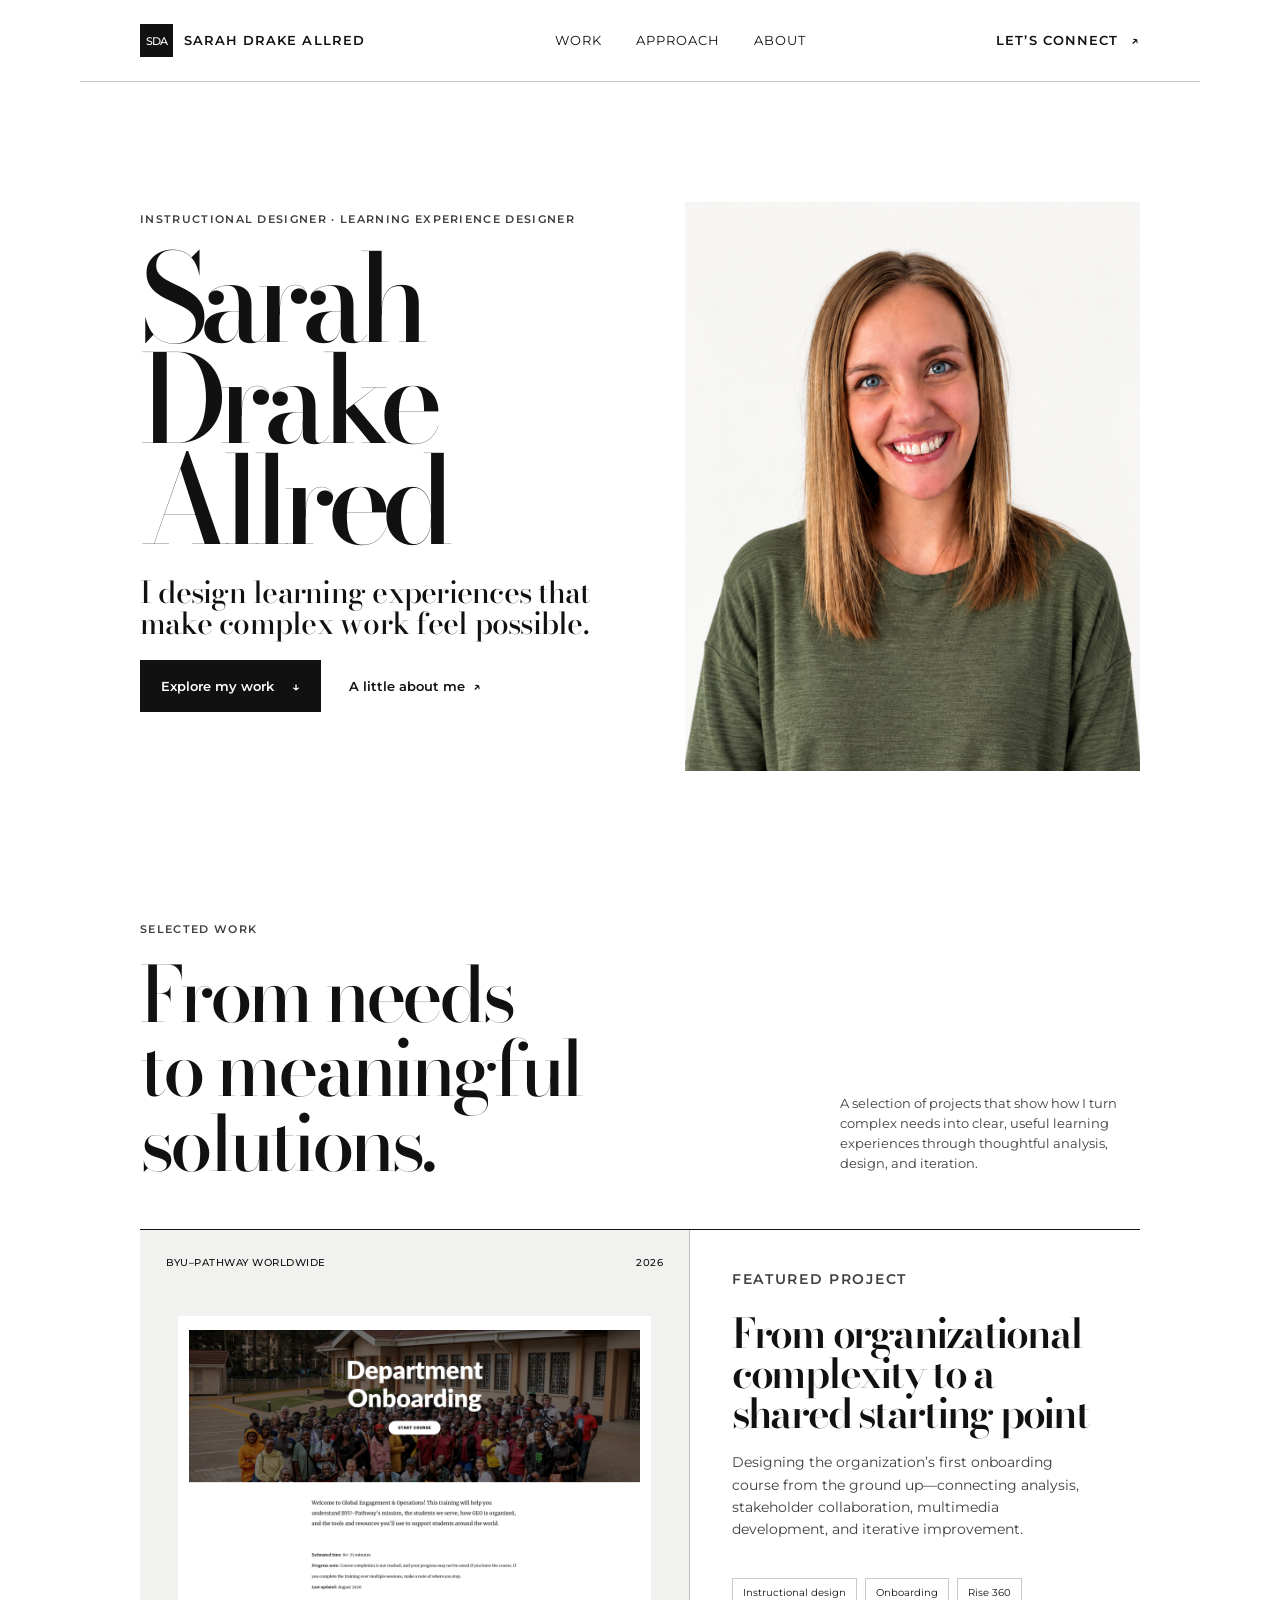
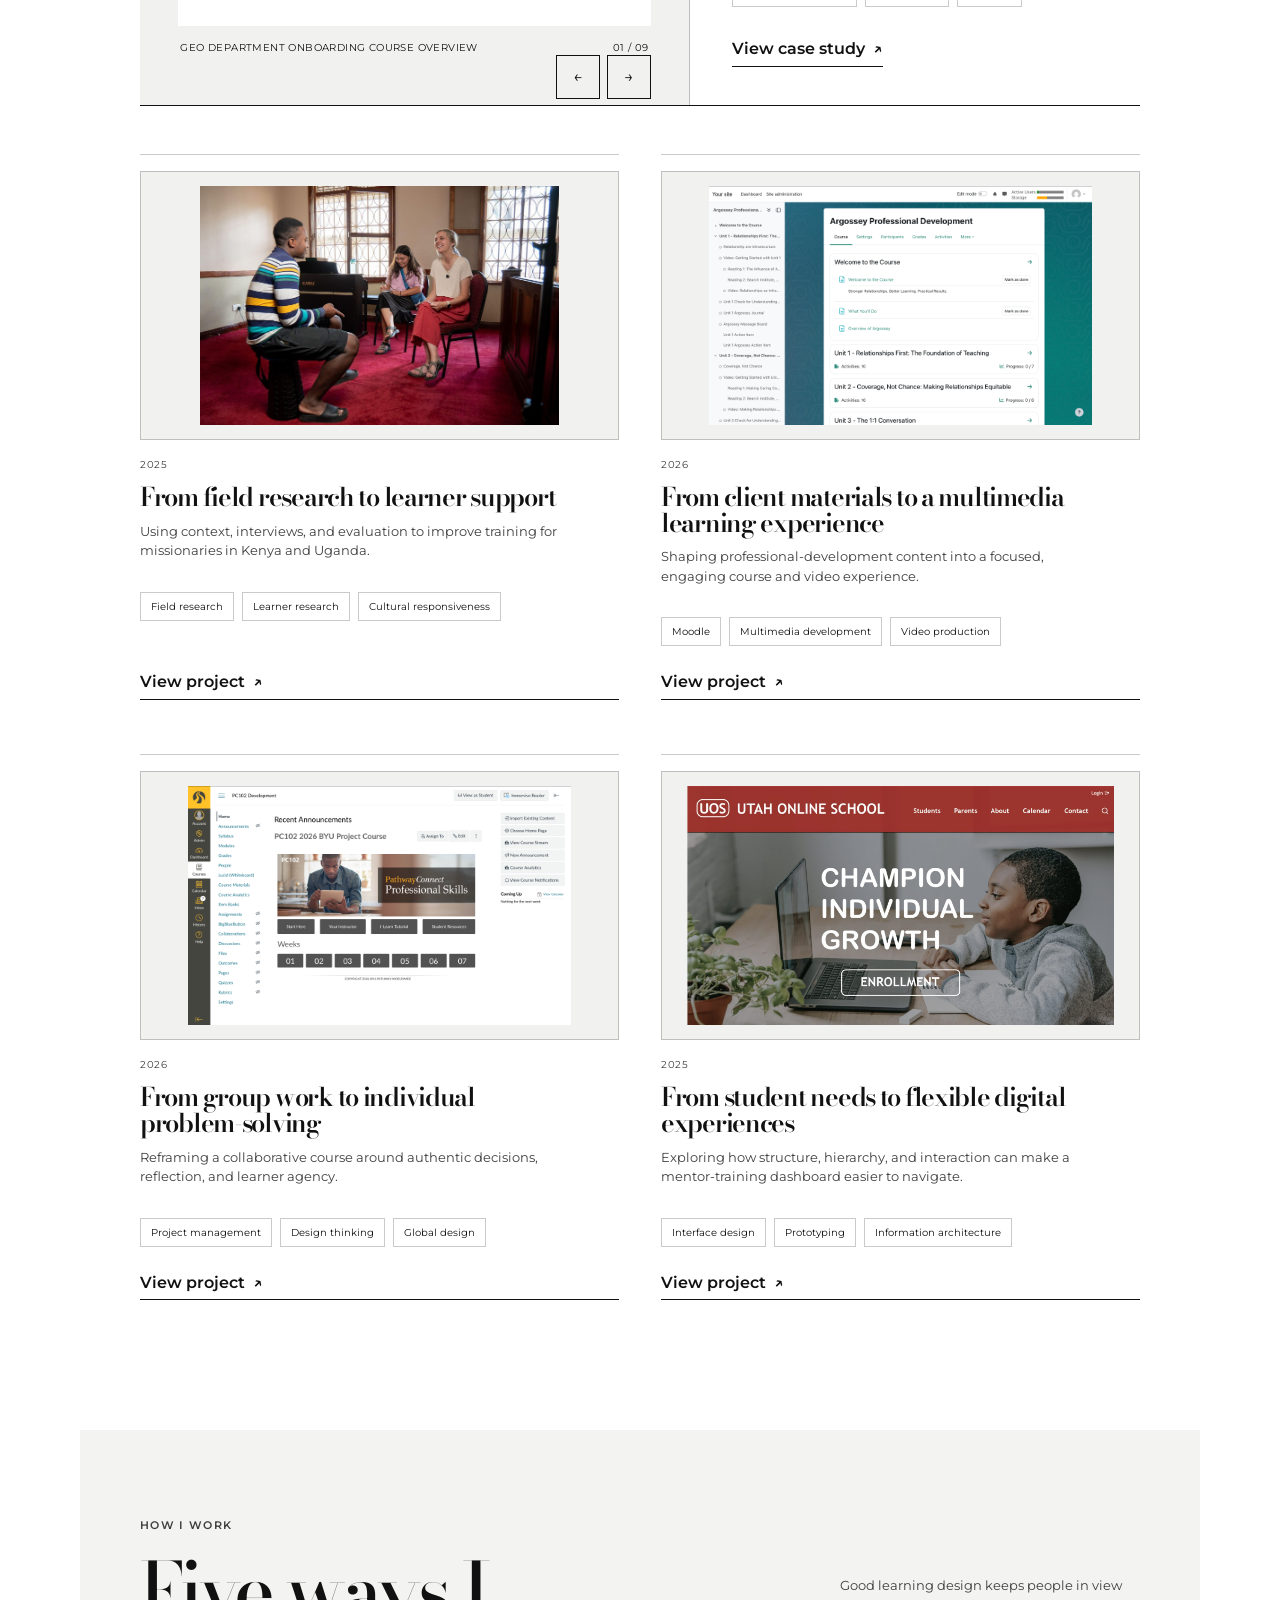
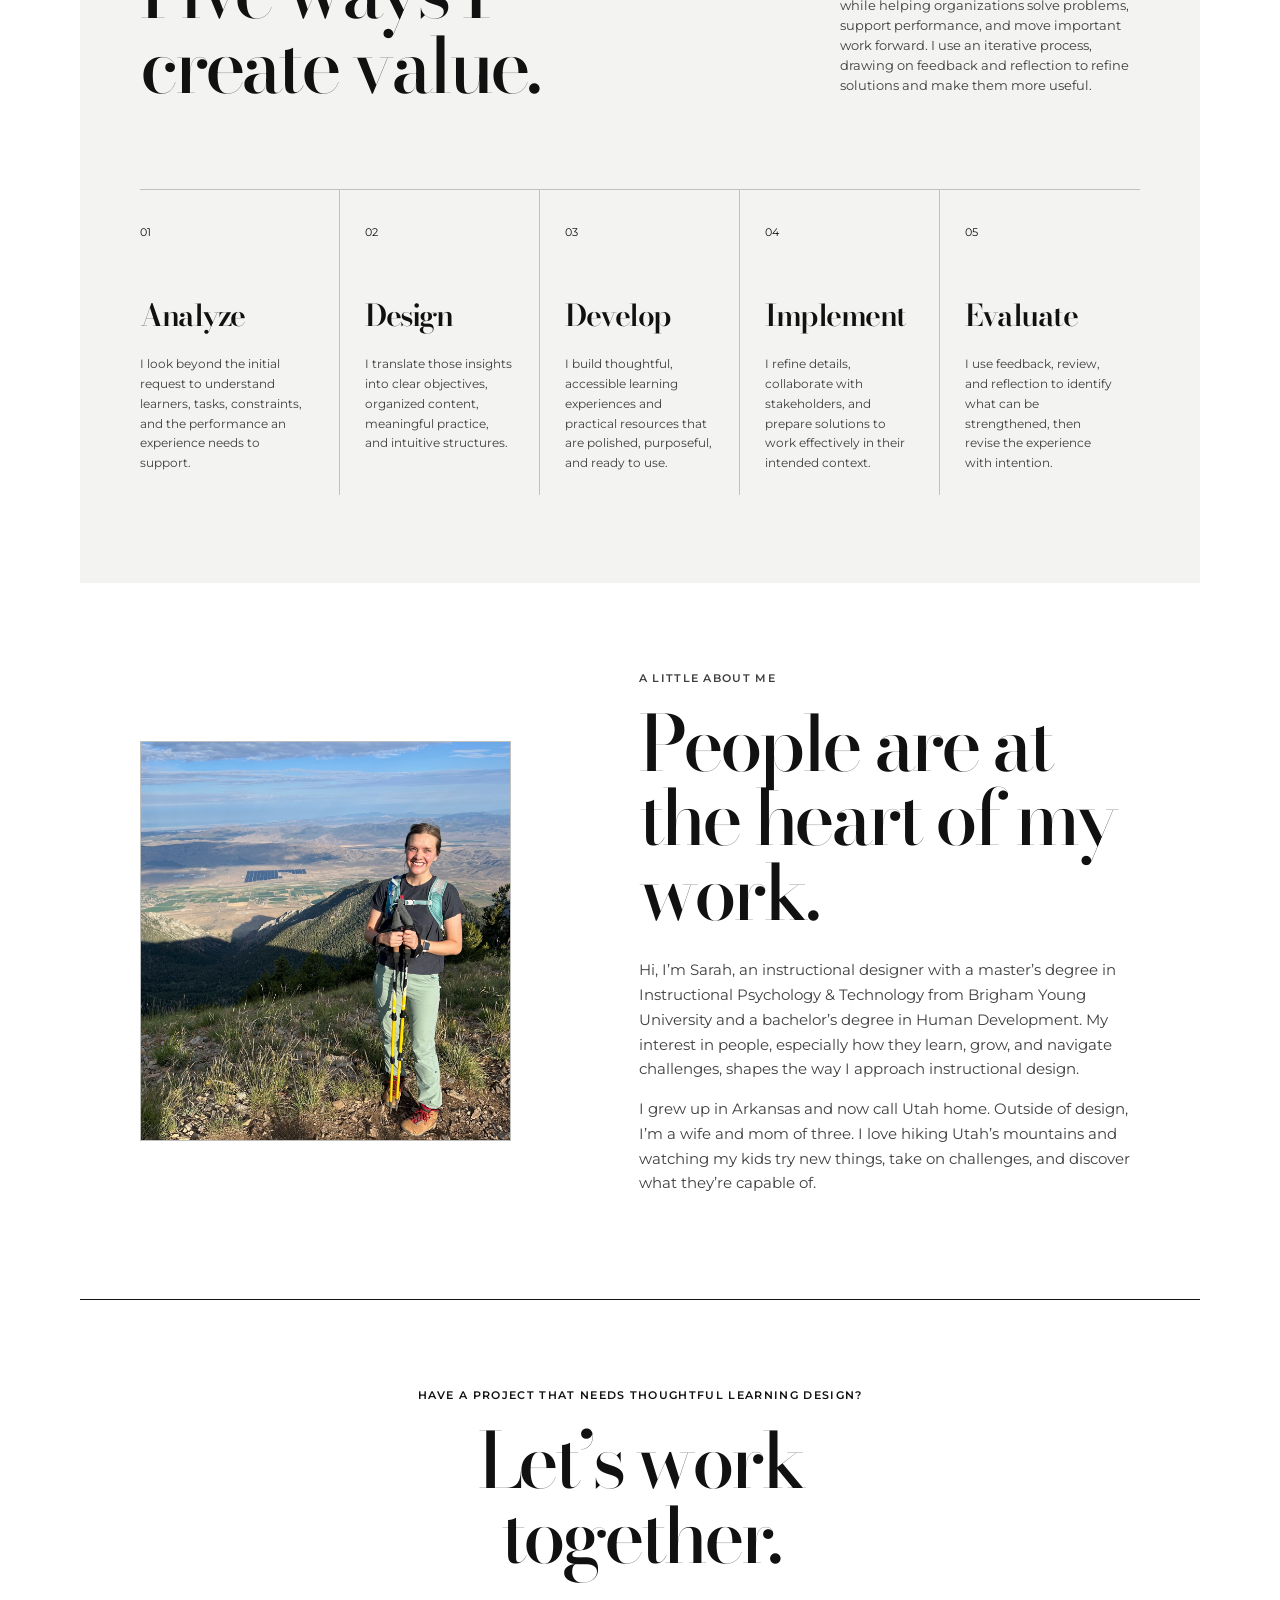
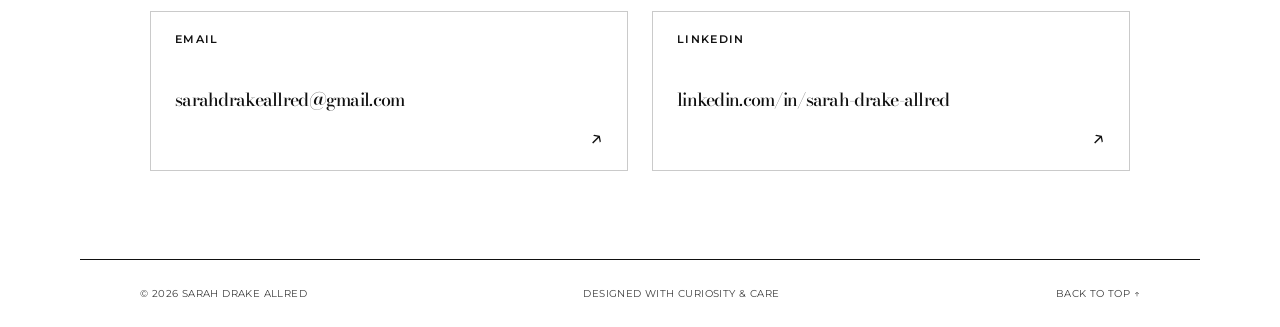
==== commit baa2d35d: "Add files via upload" ====
--- a/index.html
+++ b/index.html
@@ -59,9 +59,9 @@
                 <div class="showcase-caption"><span id="featuredCarouselCaption">GEO Department Onboarding course overview</span><span id="featuredCarouselCount">01 / 10</span></div>
                 <div class="showcase-controls"><button type="button" data-featured-dir="prev" aria-label="Previous GEO project image">←</button><button type="button" data-featured-dir="next" aria-label="Next GEO project image">→</button></div>
               </div>
-              <div class="visual-sticker">featured<br />project</div>
             </div>
             <div class="featured-copy">
+              <p class="eyebrow">Featured Project</p>
               <h3><a class="project-title-link" href="project.html?project=geo">From organizational complexity to a shared starting point</a></h3>
               <p>Designing the organization’s first onboarding course from the ground up—connecting analysis, stakeholder collaboration, multimedia development, and iterative improvement.</p>
               <div class="tag-list"><span>Instructional design</span><span>Onboarding</span><span>Rise 360</span></div>
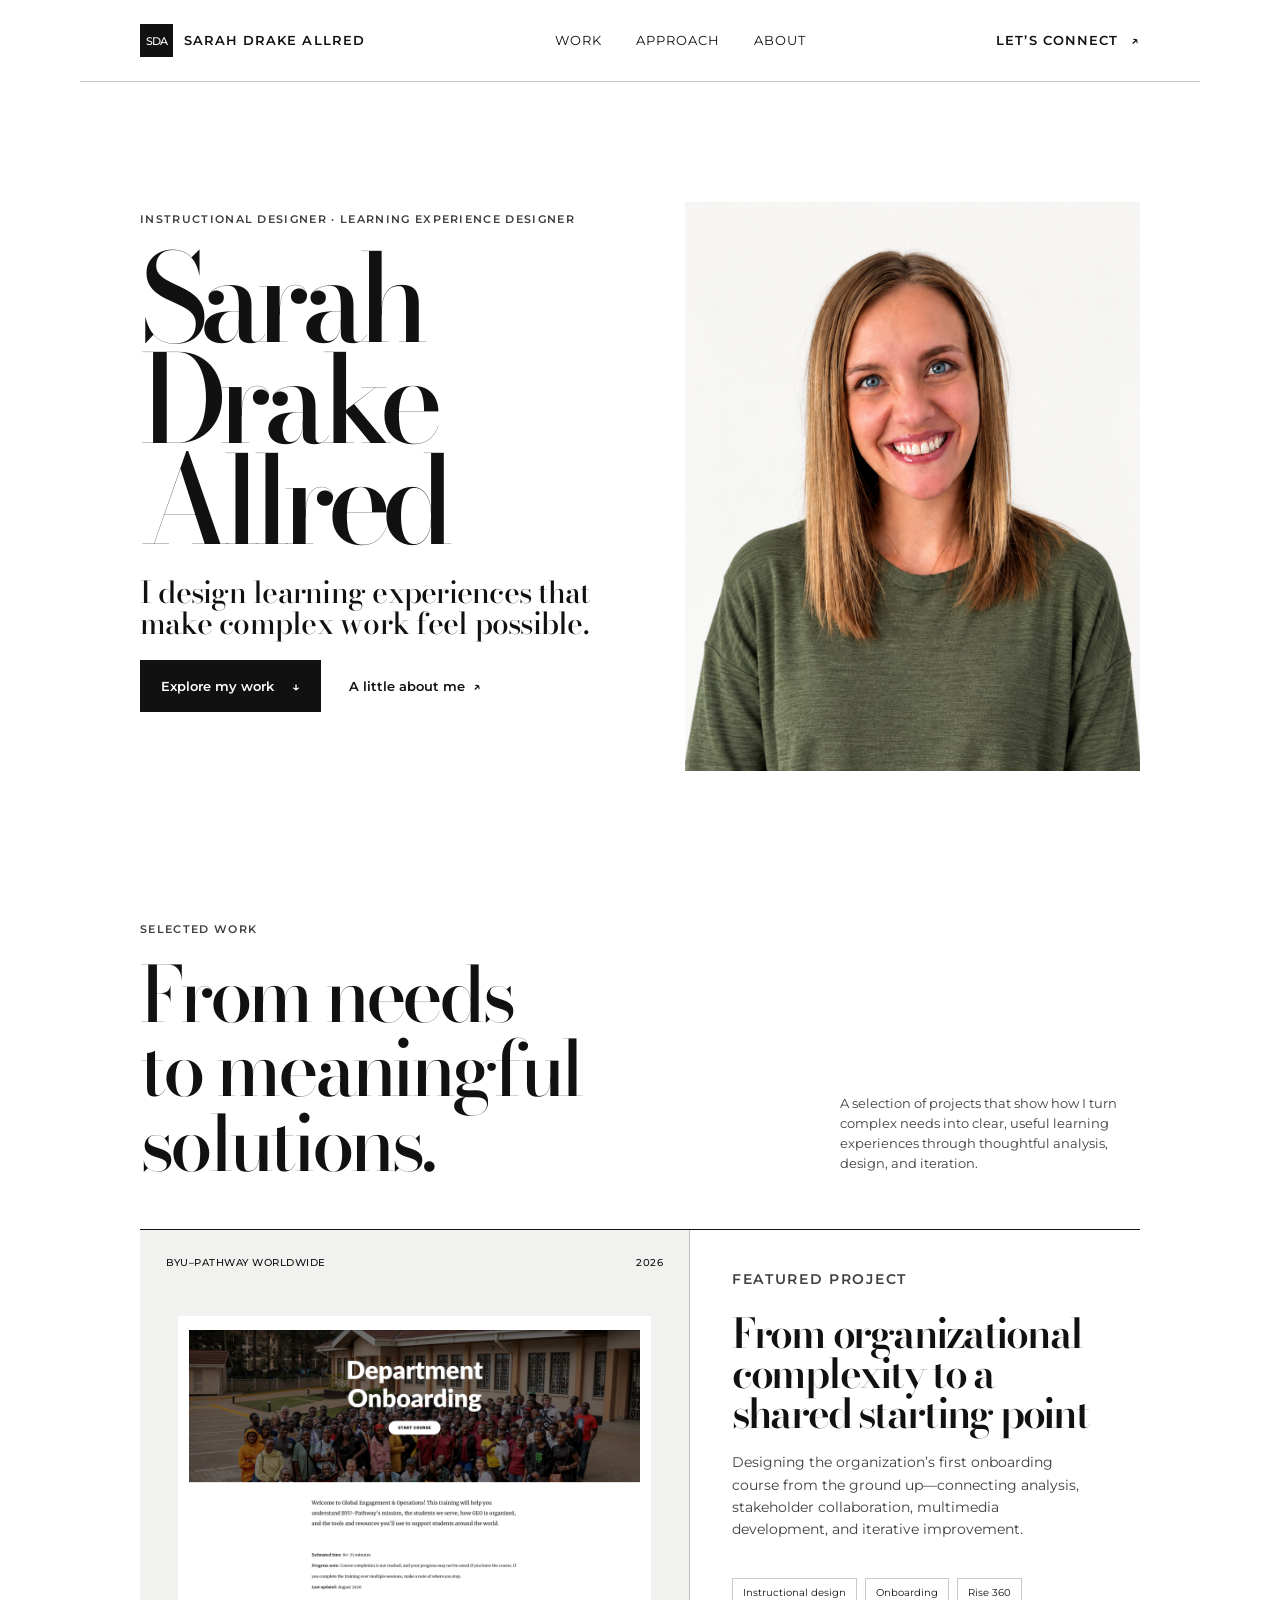
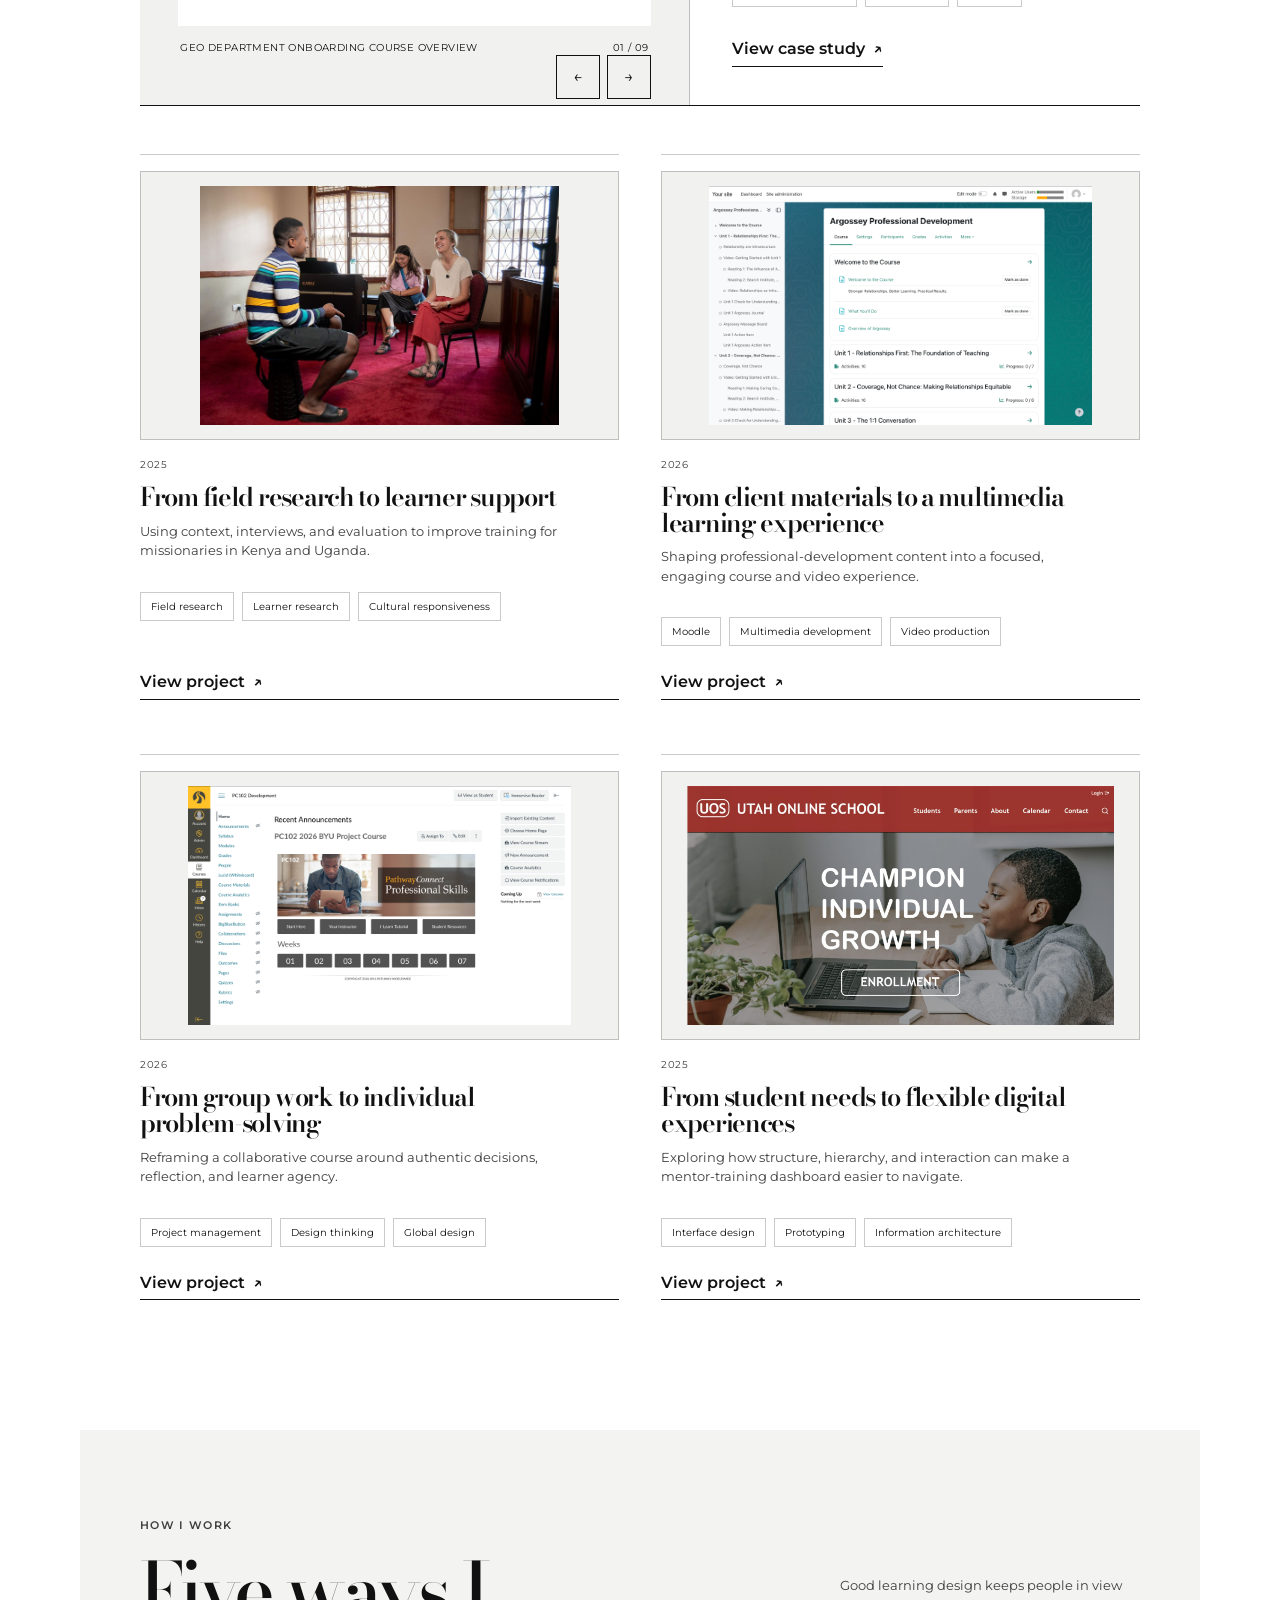
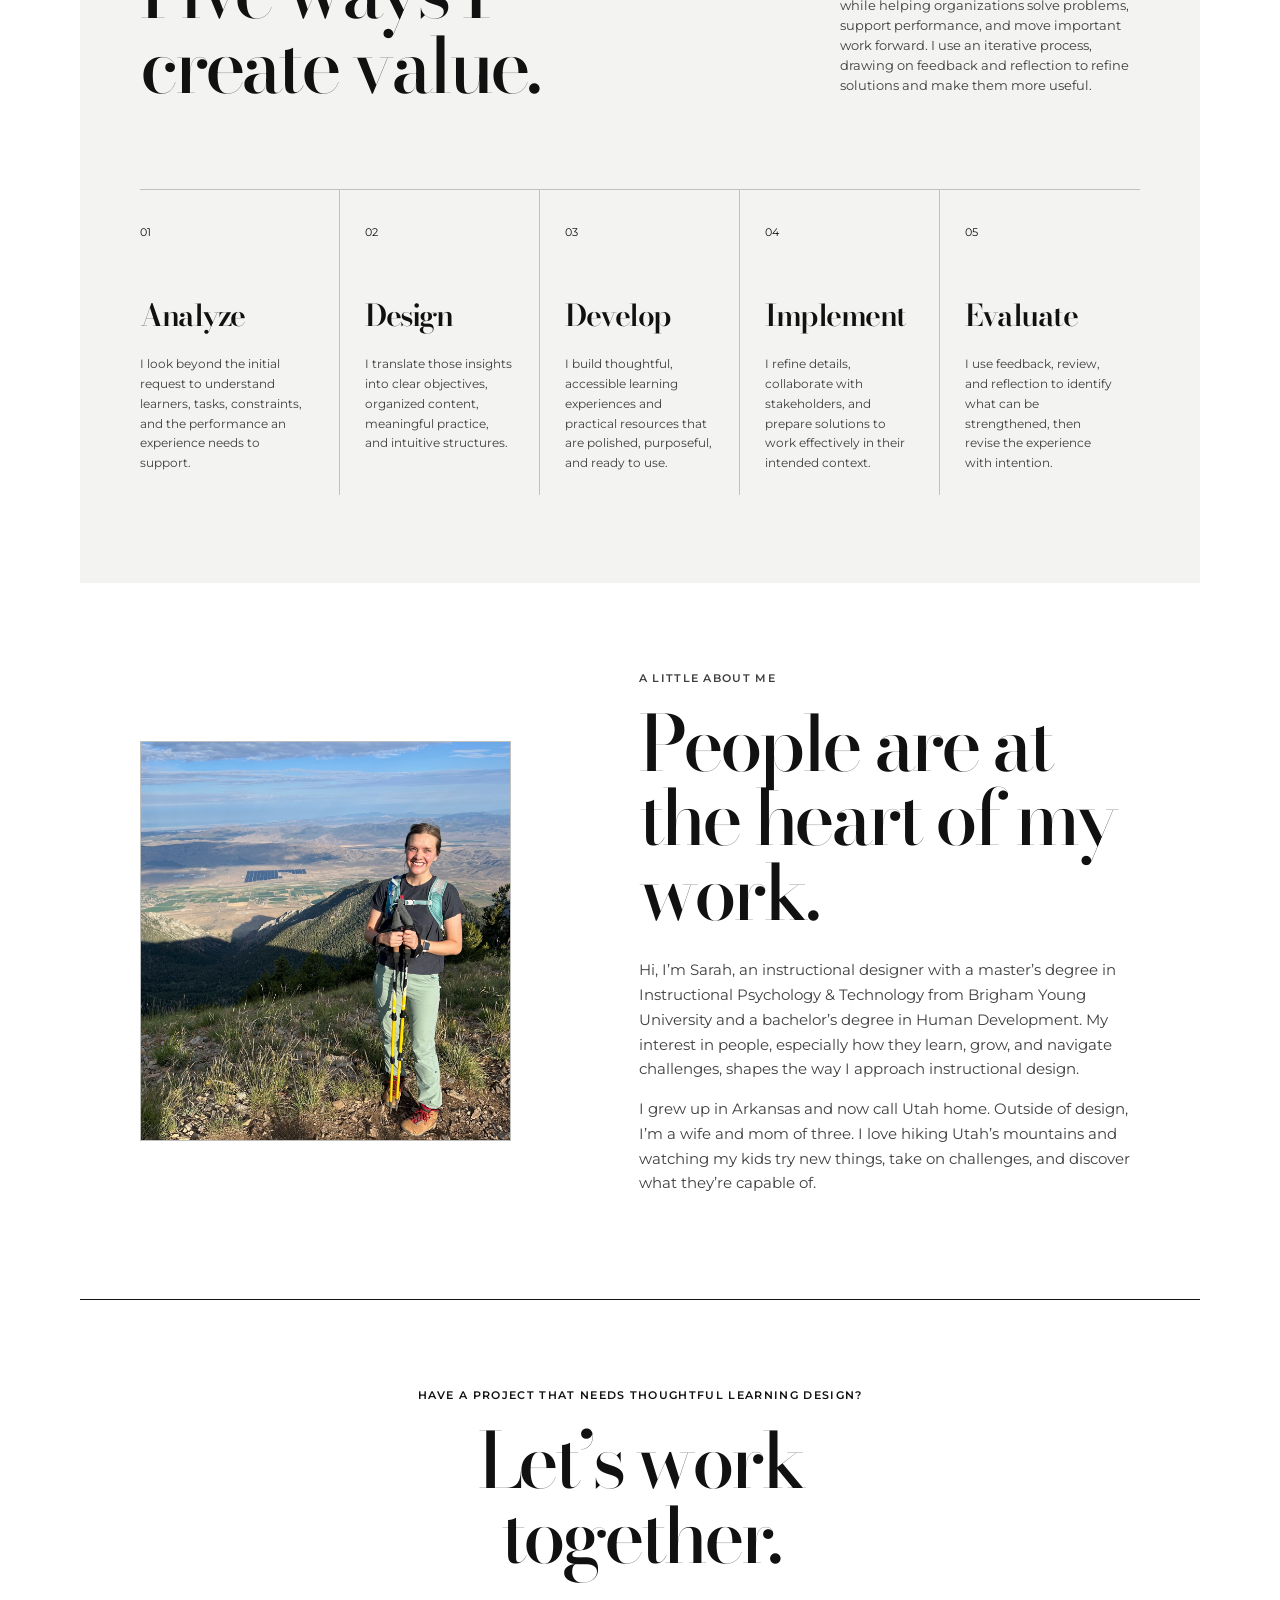
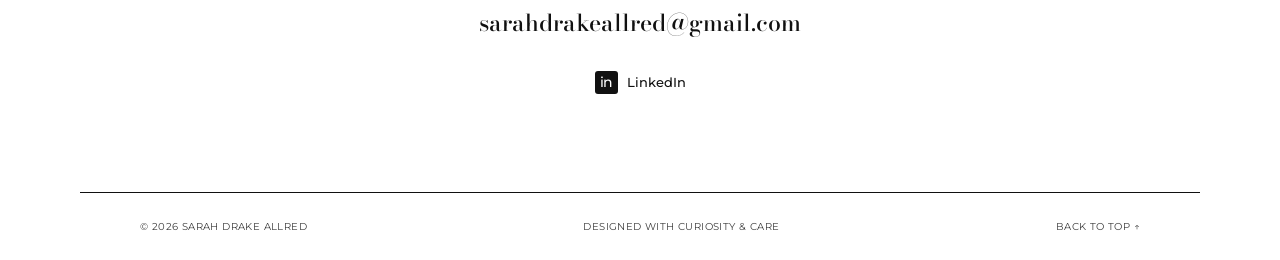
==== commit d10f1848: "Add files via upload" ====
--- a/index.html
+++ b/index.html
@@ -145,16 +145,11 @@
         <section class="contact-section section-pad reveal" id="contact">
           <p class="eyebrow">Have a project that needs thoughtful learning design?</p>
           <h2>Let’s work<br /><em>together.</em></h2>
-          <div class="contact-links homepage-contact-links">
-            <a class="contact-card" href="mailto:sarahdrakeallred@gmail.com">
-              <span class="contact-card-label">Email</span>
-              <strong>sarahdrakeallred@gmail.com</strong>
-              <span class="contact-card-arrow" aria-hidden="true">↗</span>
-            </a>
-            <a class="contact-card" href="https://www.linkedin.com/in/sarah-drake-allred/" target="_blank" rel="noopener noreferrer">
-              <span class="contact-card-label">LinkedIn</span>
-              <strong>linkedin.com/in/sarah-drake-allred</strong>
-              <span class="contact-card-arrow" aria-hidden="true">↗</span>
+          <div class="homepage-contact-details">
+            <p class="homepage-contact-email">sarahdrakeallred@gmail.com</p>
+            <a class="homepage-linkedin" href="https://www.linkedin.com/in/sarah-drake-allred/" target="_blank" rel="noopener noreferrer" aria-label="Visit Sarah Drake Allred on LinkedIn">
+              <span class="homepage-linkedin-mark" aria-hidden="true">in</span>
+              <span>LinkedIn</span>
             </a>
           </div>
         </section>
--- a/styles.css
+++ b/styles.css
@@ -1376,6 +1376,68 @@
   }
 }
 
+/* Homepage contact section: plain email text with one LinkedIn link. */
+.contact-section h2 {
+  margin-bottom: 0;
+}
+
+.homepage-contact-details {
+  display: flex;
+  flex-direction: column;
+  align-items: center;
+  gap: 10px;
+  margin: 0 auto;
+}
+
+.homepage-contact-email {
+  max-width: 100%;
+  margin: 34px 0 12px;
+  color: var(--ink);
+  font: 500 clamp(1.15rem, 2vw, 1.45rem)/1.35 var(--serif);
+  overflow-wrap: anywhere;
+}
+
+.homepage-linkedin {
+  display: inline-flex;
+  min-width: 44px;
+  min-height: 44px;
+  align-items: center;
+  justify-content: center;
+  gap: 9px;
+  padding: 0 8px;
+  color: var(--ink);
+  font: 500 13px var(--sans);
+  text-decoration: none;
+  transition: color .2s ease;
+}
+
+.homepage-linkedin-mark {
+  display: inline-flex;
+  width: 23px;
+  height: 23px;
+  align-items: center;
+  justify-content: center;
+  border-radius: 3px;
+  background: var(--ink);
+  color: var(--paper);
+  font: 500 14px/1 var(--sans);
+  letter-spacing: -.06em;
+  transition: background .2s ease;
+}
+
+.homepage-linkedin:hover {
+  color: var(--orange);
+}
+
+.homepage-linkedin:hover .homepage-linkedin-mark {
+  background: var(--orange);
+}
+
+.homepage-linkedin:focus-visible {
+  outline: 2px solid var(--ink);
+  outline-offset: 4px;
+}
+
 /* Final project-page intro adjustment: smaller title and larger supporting image. */
 .project-page .project-intro-layout {
   grid-template-columns: minmax(0, 1fr) minmax(480px, .95fr);
@@ -2963,10 +3025,8 @@
   }
 
   .project-page .project-intro-visual {
-    border: 1px solid var(--line);
-    background: var(--paper-dark);
-    padding: clamp(12px, 2vw, 24px);
-    box-sizing: border-box;
+    border: 0;
+    background: transparent;
   }
 
   .project-page .project-intro h1 {
@@ -2995,10 +3055,8 @@
 }
 
 .project-page .project-intro-visual {
-  border: 1px solid var(--line);
-  background: var(--paper-dark);
-  padding: clamp(12px, 2vw, 24px);
-  box-sizing: border-box;
+  border: 0;
+  background: transparent;
 }
 
 @media (min-width: 701px) {
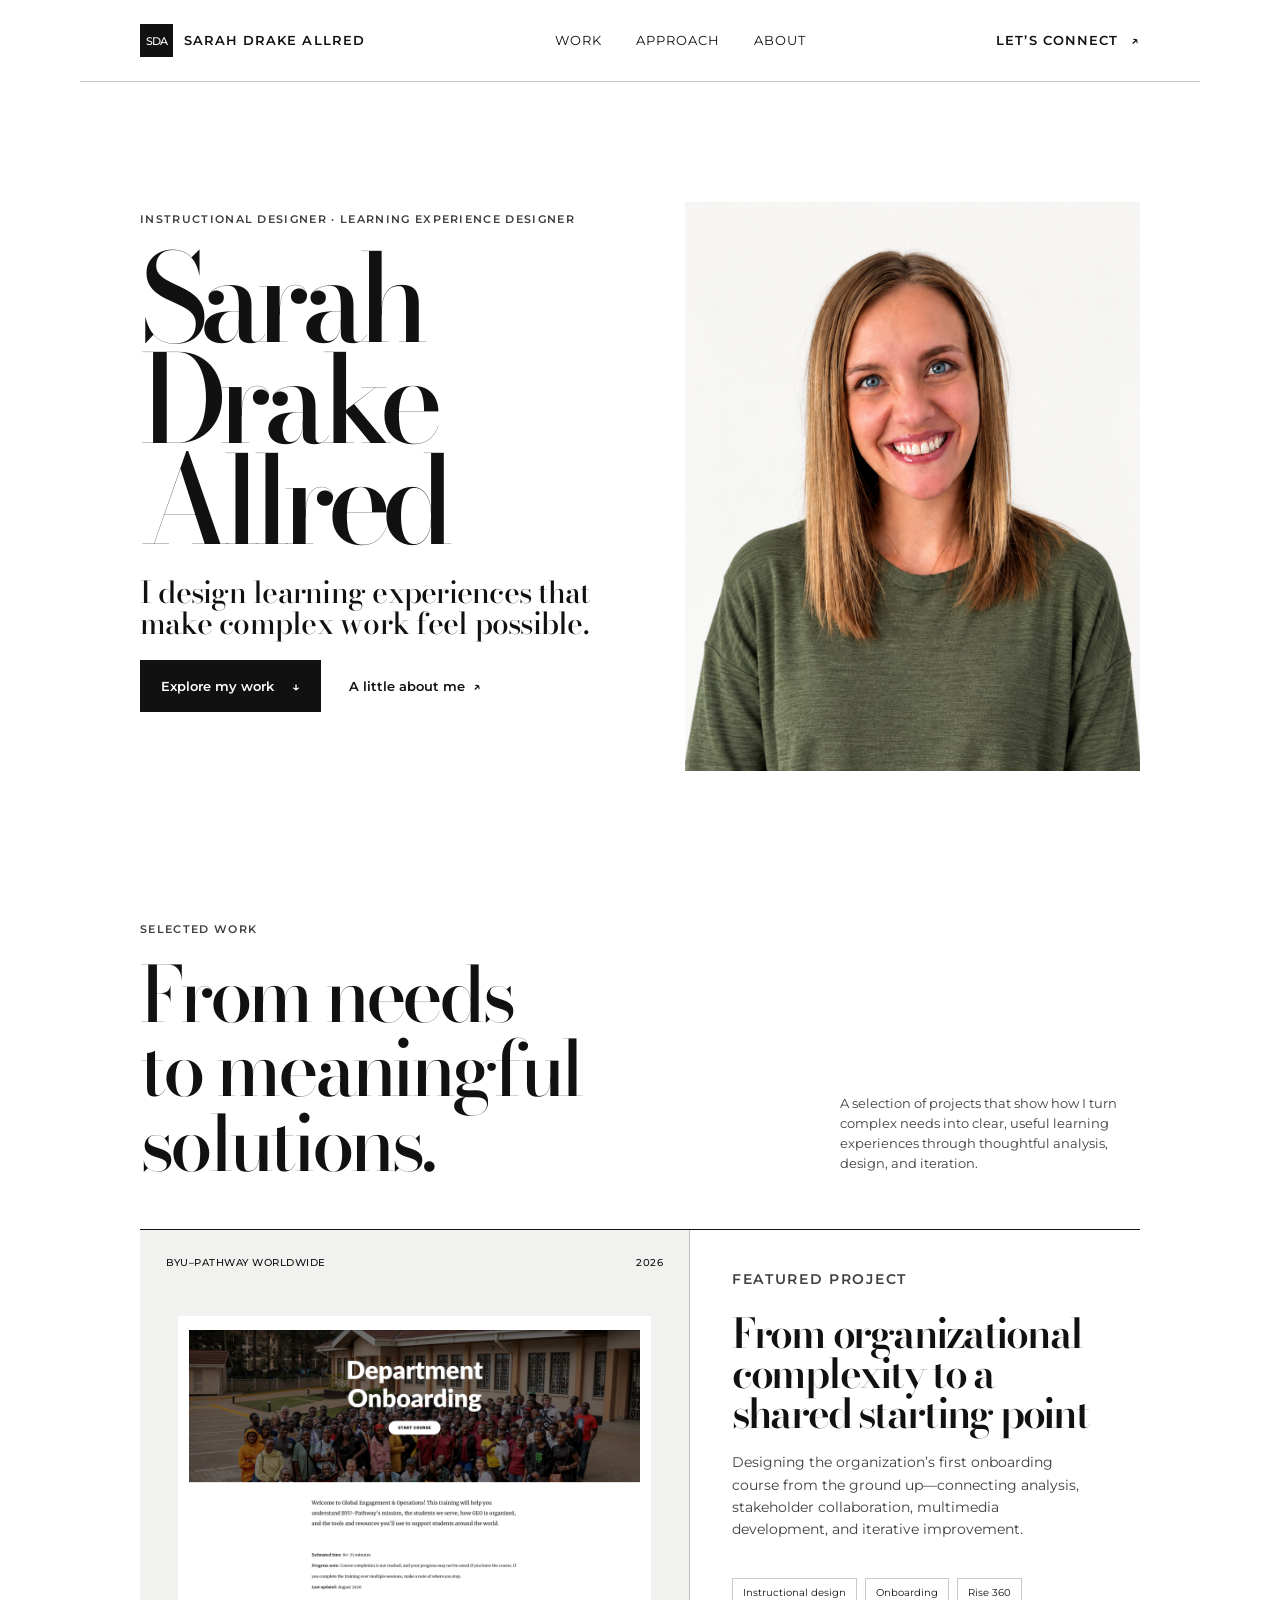
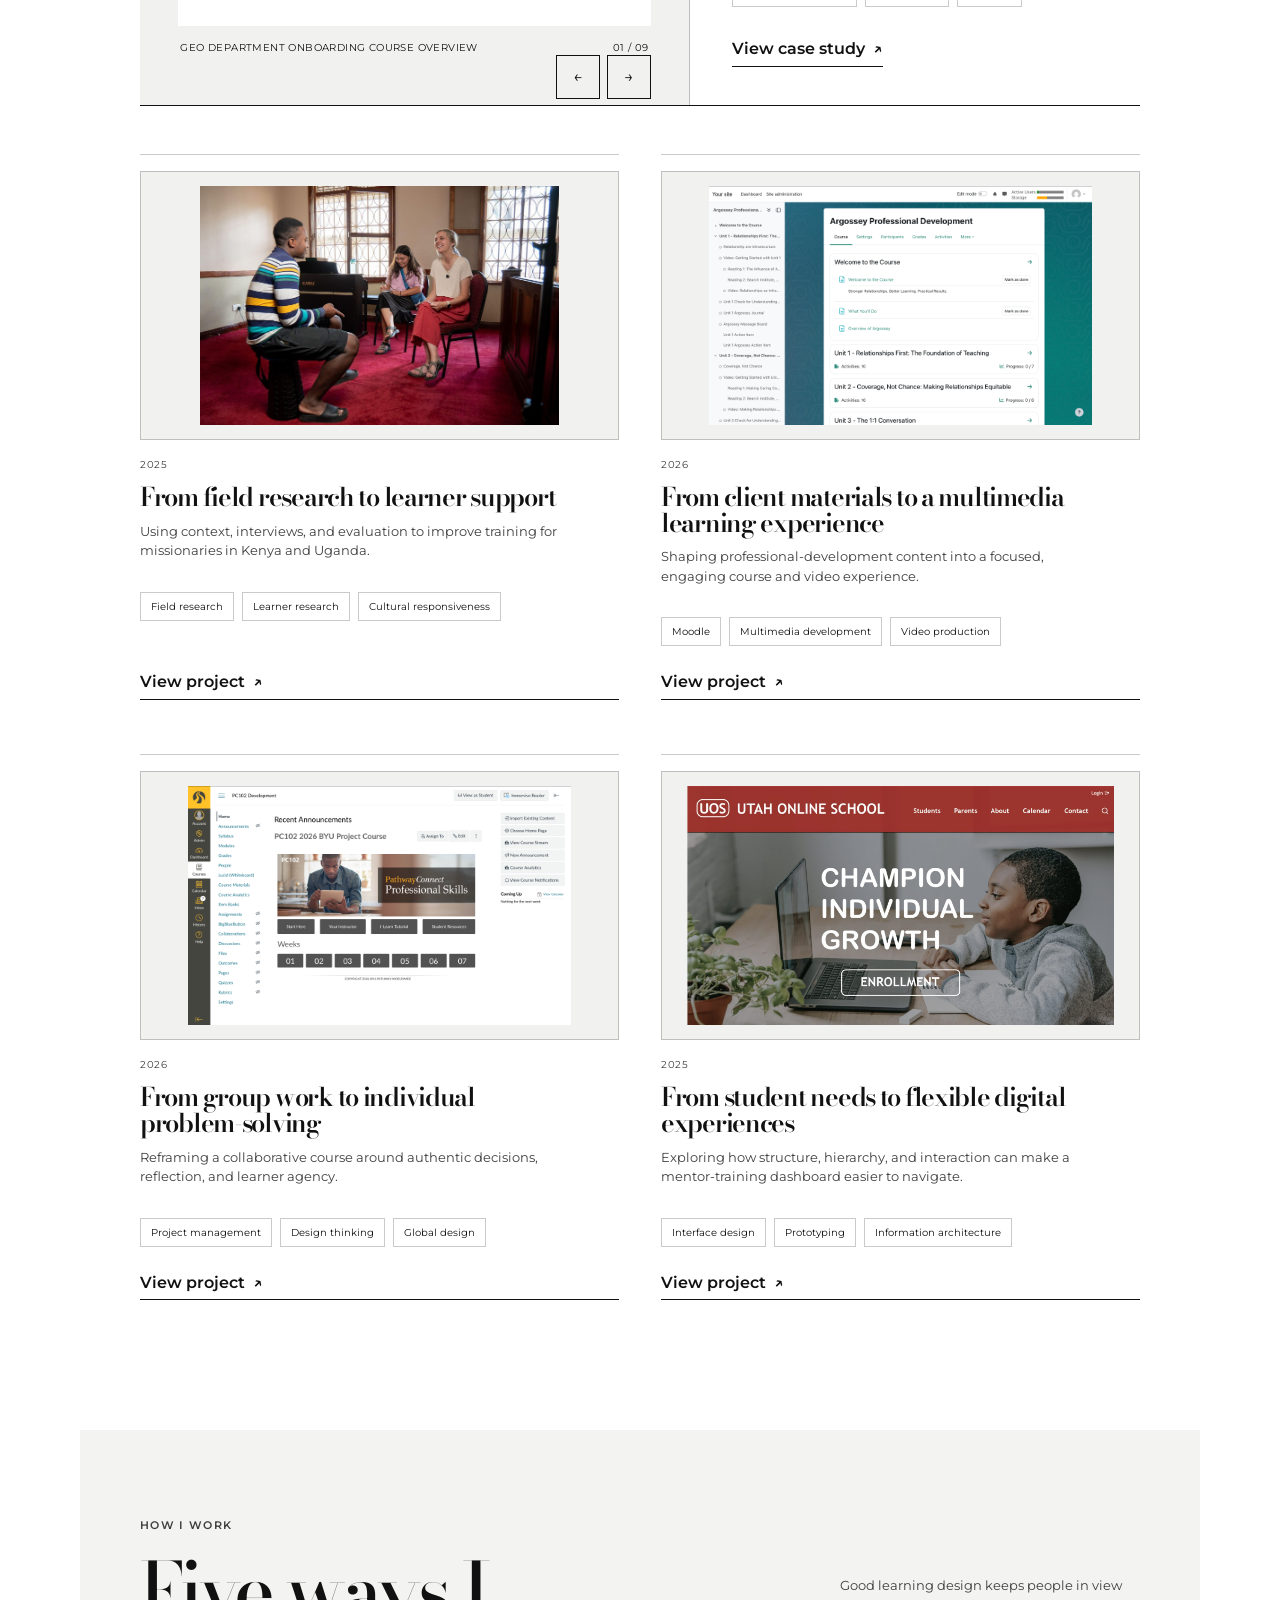
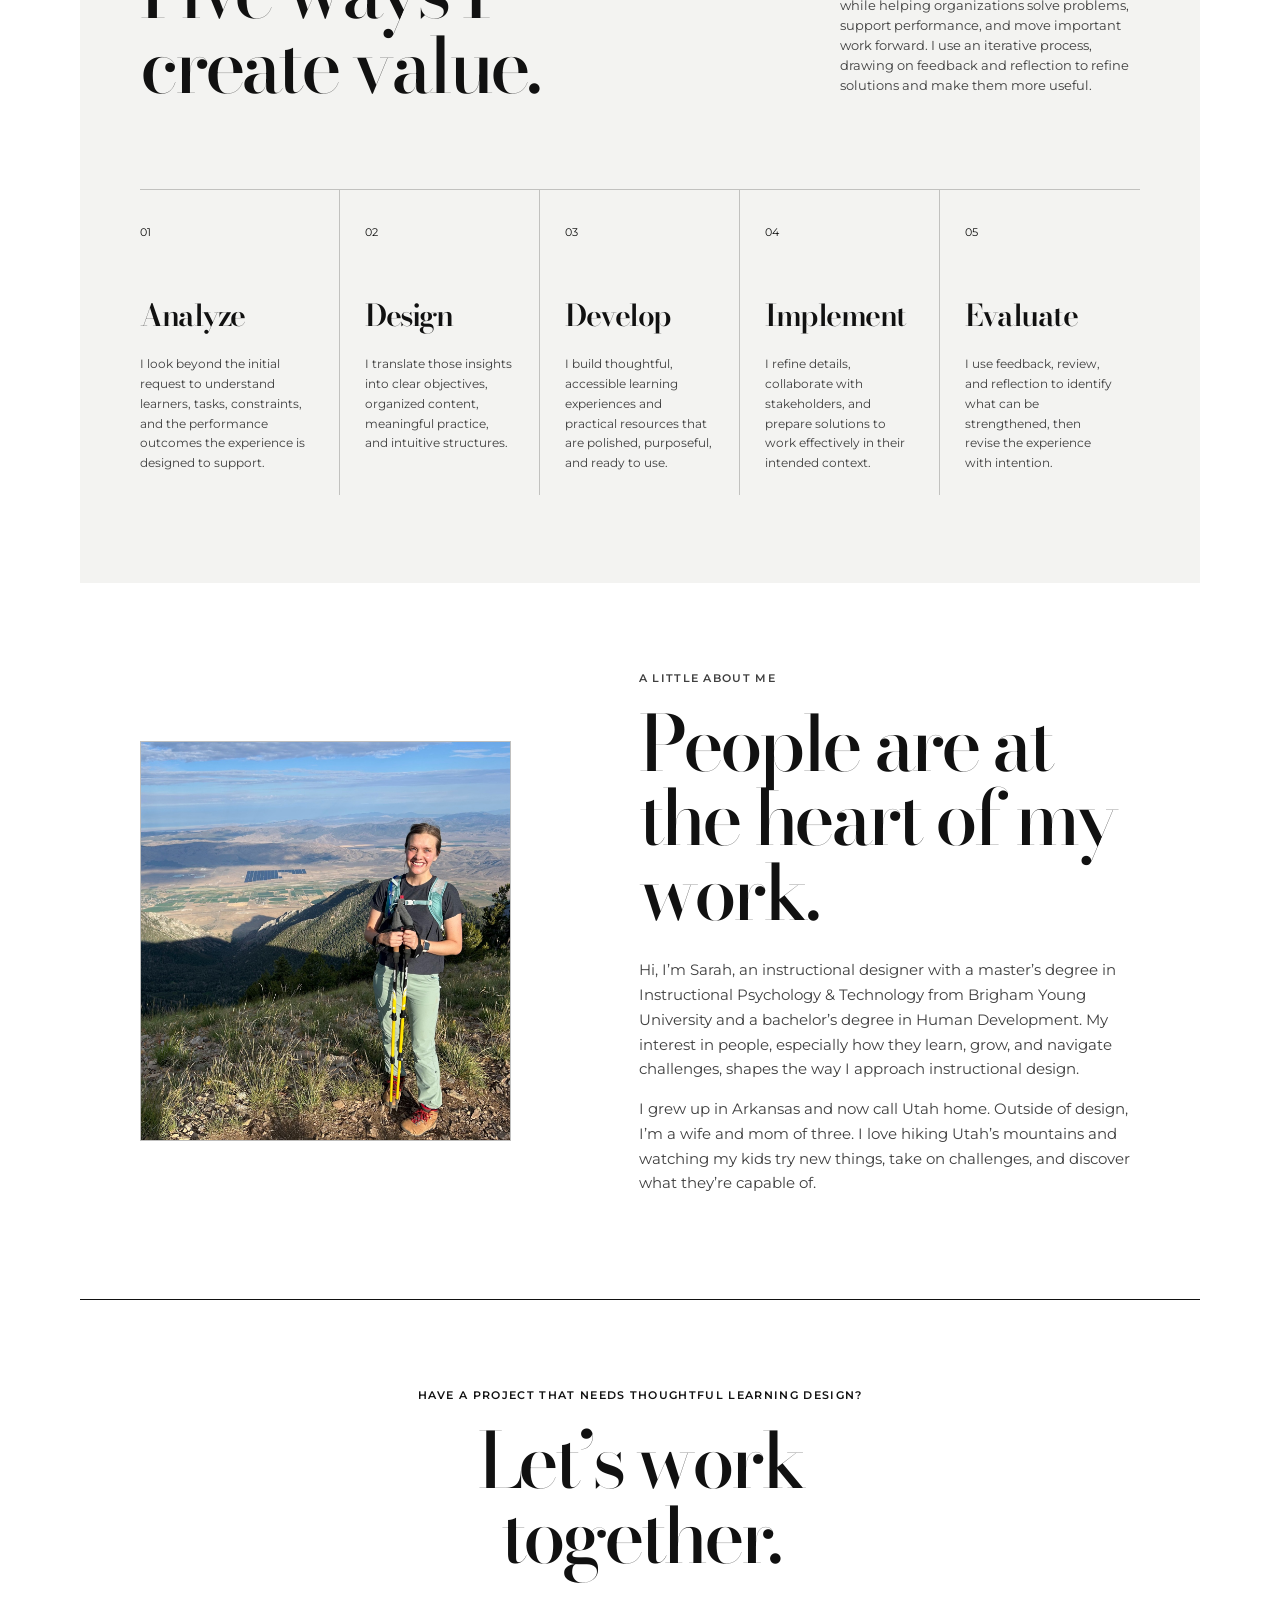
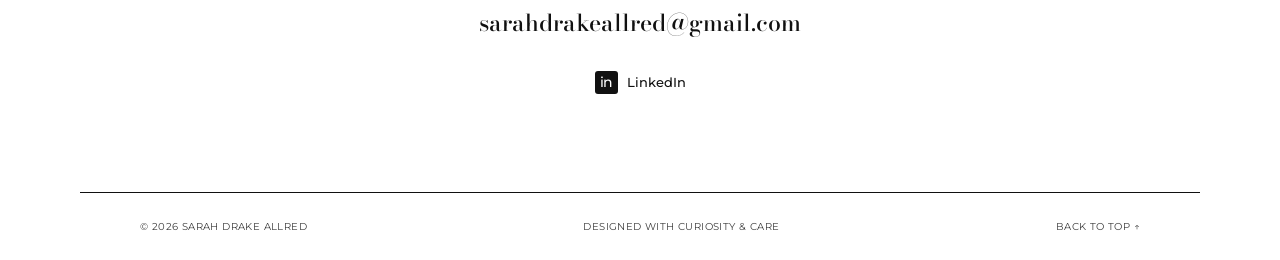
==== commit 09f29586: "Enhance contact email and refine analysis capability Updated the contact email to be a clickable mai" ====
--- a/index.html
+++ b/index.html
@@ -111,7 +111,7 @@
             <p class="section-note">Good learning design keeps people in view while helping organizations solve problems, support performance, and move important work forward. I use an iterative process, drawing on feedback and reflection to refine solutions and make them more useful.</p>
           </div>
           <div class="capability-grid">
-            <article class="capability reveal"><span class="capability-num">01</span><h3>Analyze</h3><p>I look beyond the initial request to understand learners, tasks, constraints, and the performance an experience needs to support.</p></article>
+            <article class="capability reveal"><span class="capability-num">01</span><h3>Analyze</h3><p>I look beyond the initial request to understand learners, tasks, constraints, and the performance outcomes the experience is designed to support.</p></article>
             <article class="capability reveal"><span class="capability-num">02</span><h3>Design</h3><p>I translate those insights into clear objectives, organized content, meaningful practice, and intuitive structures.</p></article>
             <article class="capability reveal"><span class="capability-num">03</span><h3>Develop</h3><p>I build thoughtful, accessible learning experiences and practical resources that are polished, purposeful, and ready to use.</p></article>
             <article class="capability reveal"><span class="capability-num">04</span><h3>Implement</h3><p>I refine details, collaborate with stakeholders, and prepare solutions to work effectively in their intended context.</p></article>
@@ -146,7 +146,9 @@
           <p class="eyebrow">Have a project that needs thoughtful learning design?</p>
           <h2>Let’s work<br /><em>together.</em></h2>
           <div class="homepage-contact-details">
-            <p class="homepage-contact-email">sarahdrakeallred@gmail.com</p>
+            <p class="homepage-contact-email">
+  <a href="mailto:sarahdrakeallred@gmail.com">sarahdrakeallred@gmail.com</a>
+</p>
             <a class="homepage-linkedin" href="https://www.linkedin.com/in/sarah-drake-allred/" target="_blank" rel="noopener noreferrer" aria-label="Visit Sarah Drake Allred on LinkedIn">
               <span class="homepage-linkedin-mark" aria-hidden="true">in</span>
               <span>LinkedIn</span>
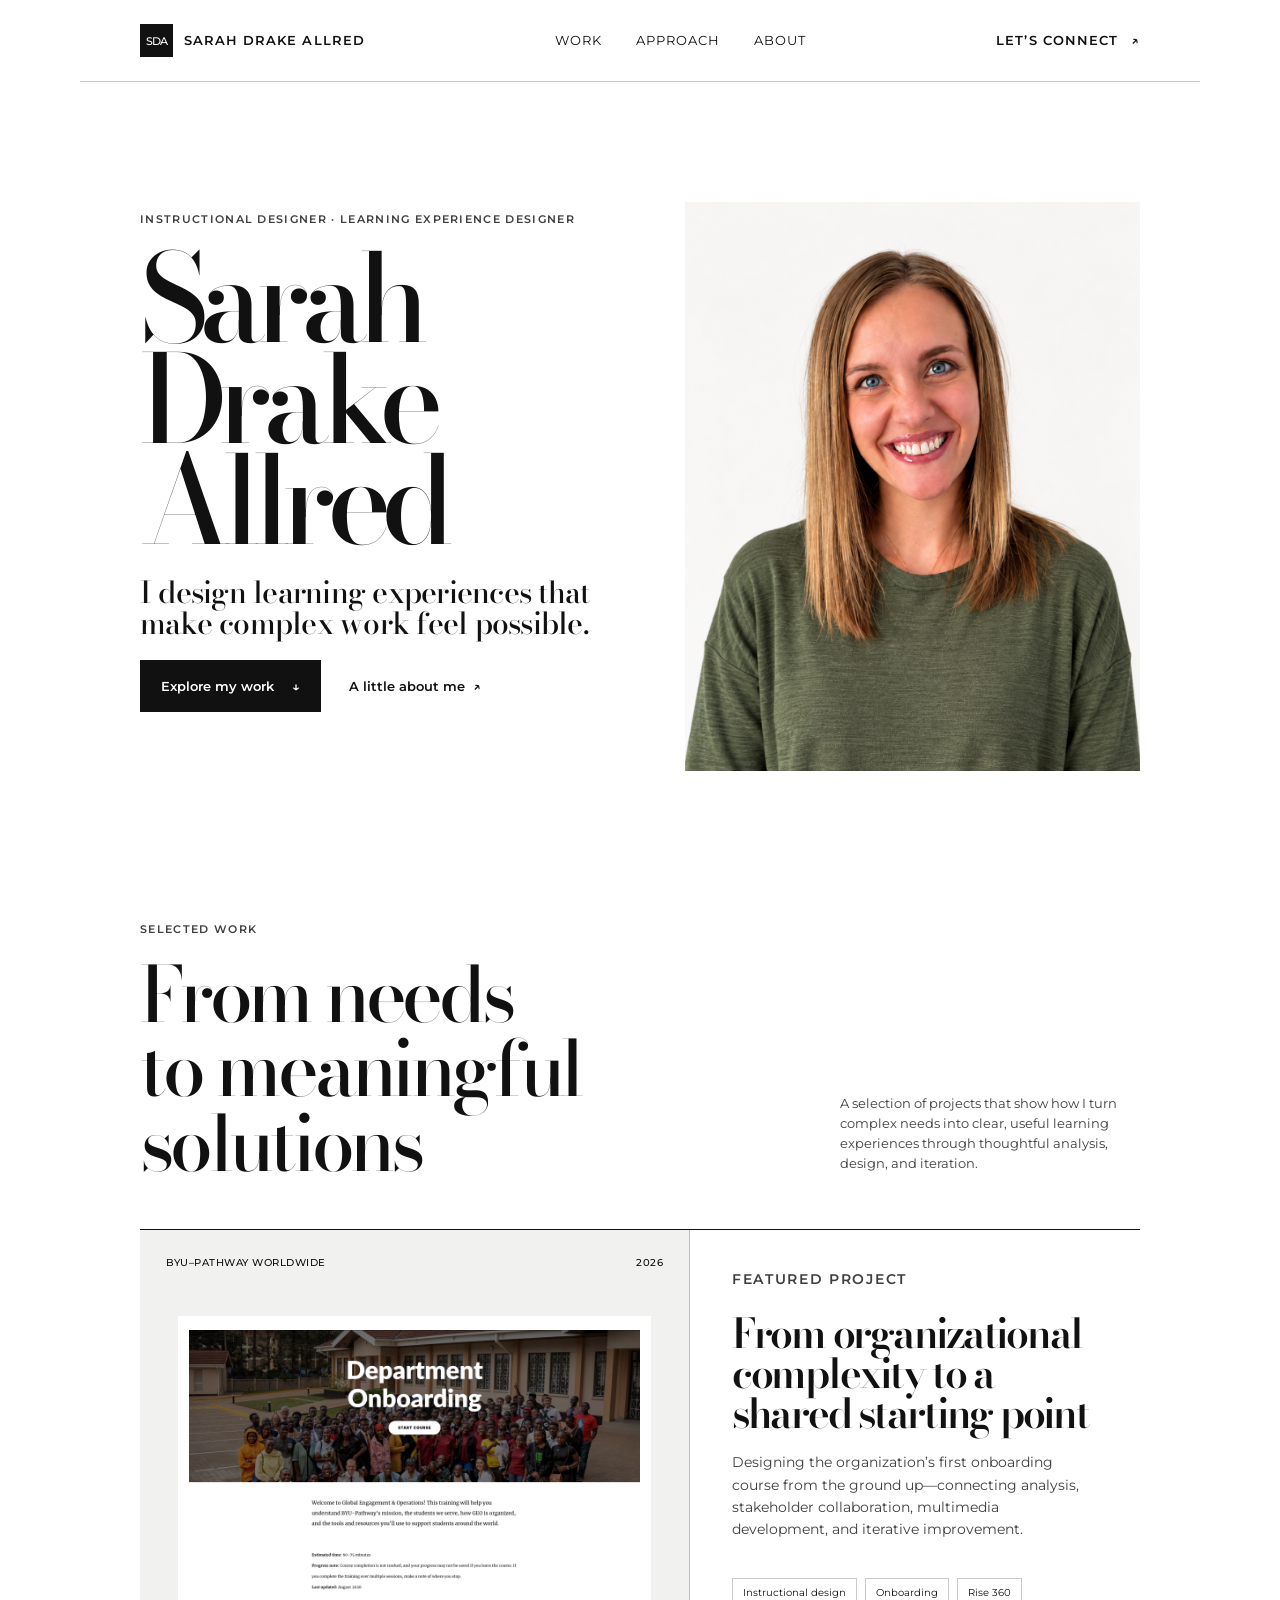
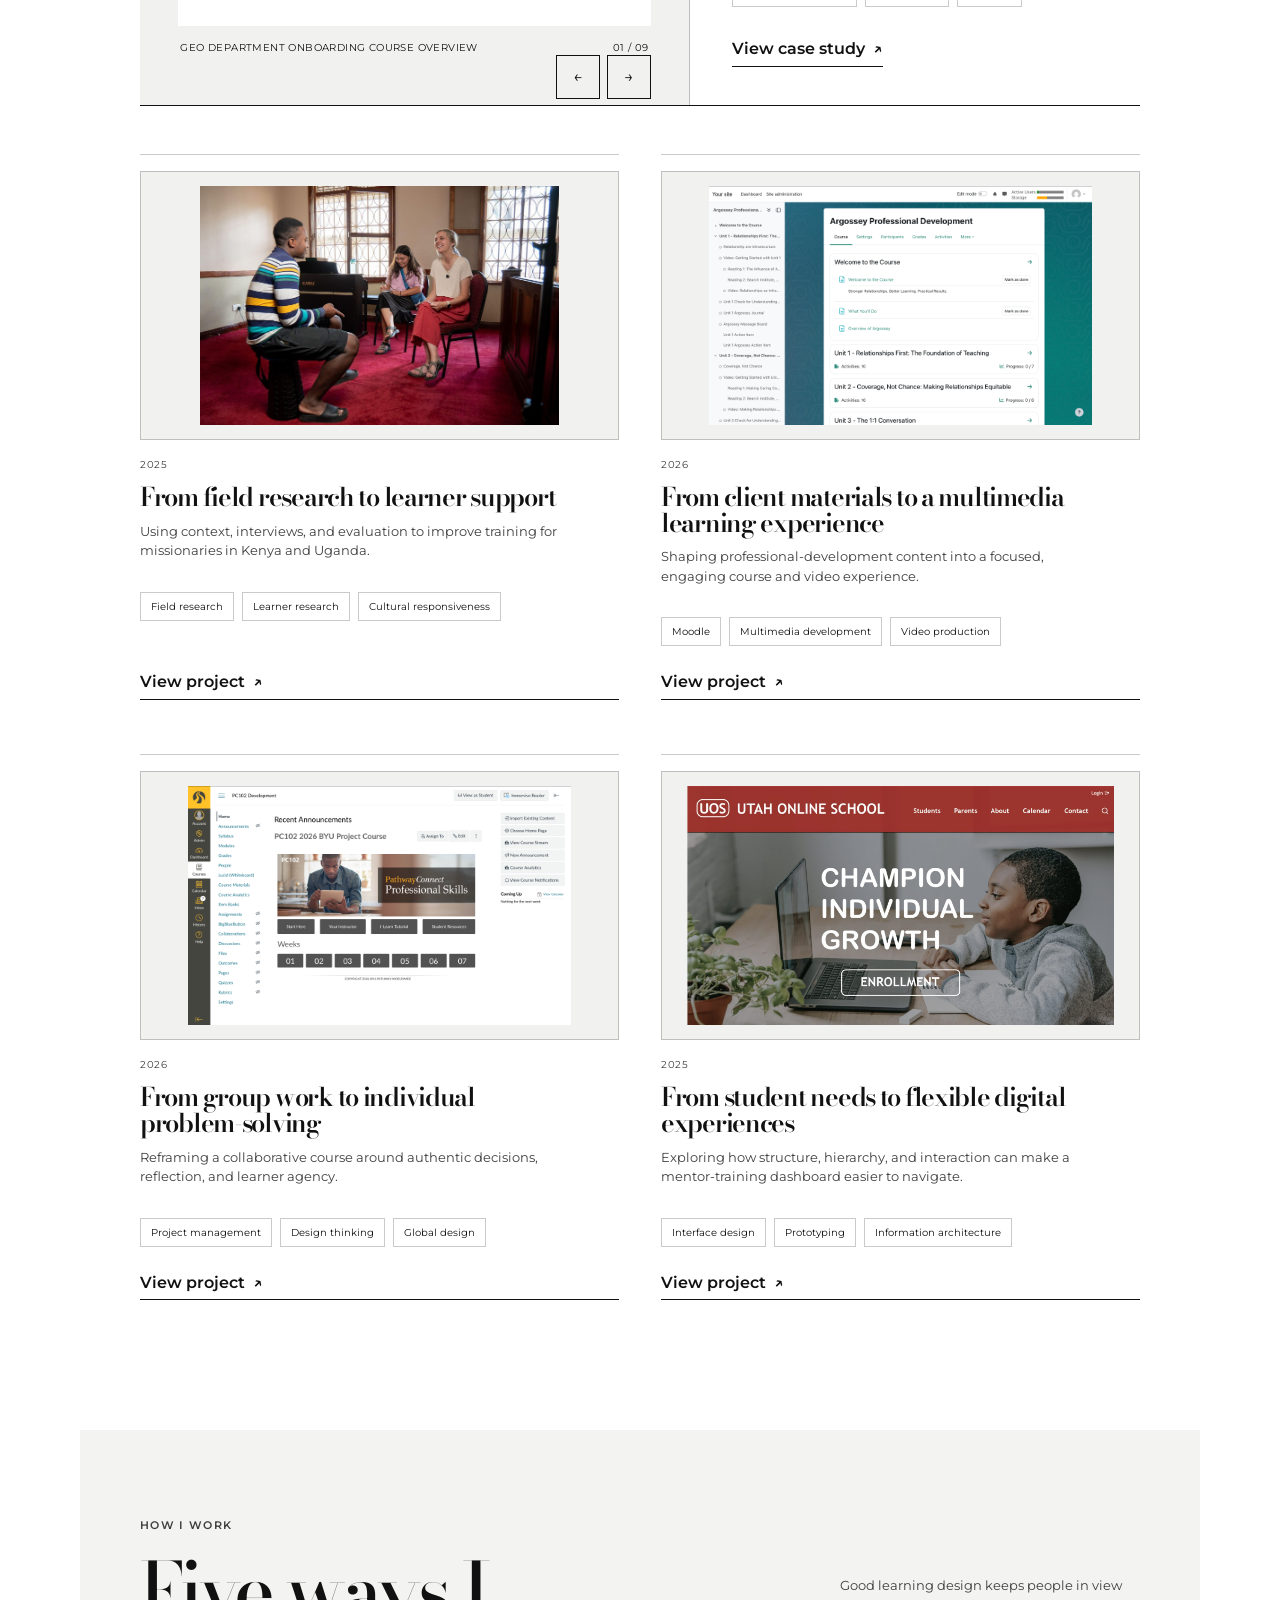
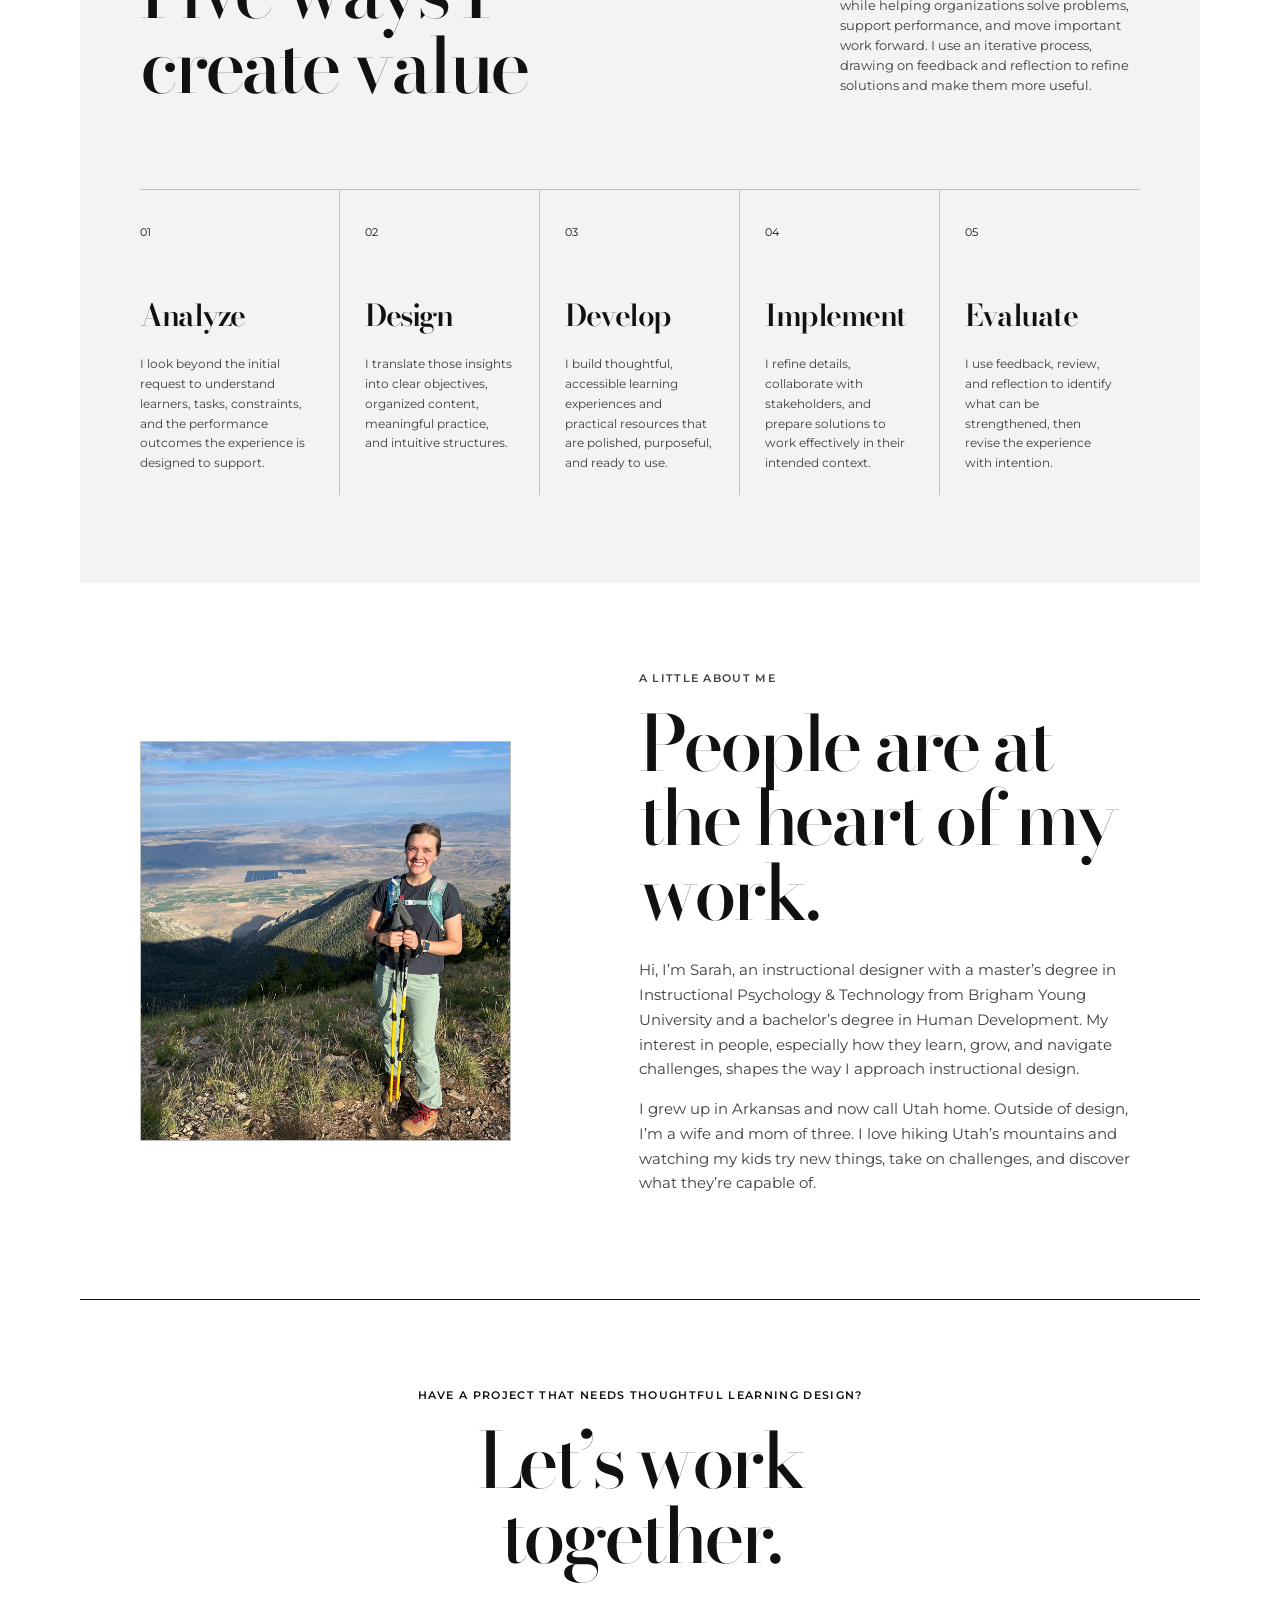
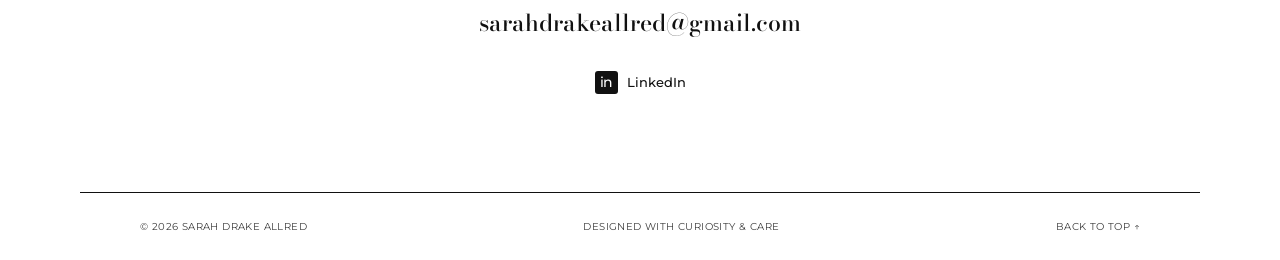
==== commit 508bd9e8: "Remove trailing periods from section headings" ====
--- a/index.html
+++ b/index.html
@@ -46,7 +46,7 @@
           <div class="section-heading reveal">
             <div>
               <p class="eyebrow">Selected work</p>
-              <h2>From needs<br /><em>to meaningful solutions.</em></h2>
+              <h2>From needs<br /><em>to meaningful solutions</em></h2>
             </div>
             <p class="section-note">A selection of projects that show how I turn complex needs into clear, useful learning experiences through thoughtful analysis, design, and iteration.</p>
           </div>
@@ -107,7 +107,7 @@
 
         <section id="approach" class="approach-section section-pad">
           <div class="section-heading reveal">
-            <div><p class="eyebrow">How I work</p><h2>Five ways I<br /><em>create value.</em></h2></div>
+            <div><p class="eyebrow">How I work</p><h2>Five ways I<br /><em>create value</em></h2></div>
             <p class="section-note">Good learning design keeps people in view while helping organizations solve problems, support performance, and move important work forward. I use an iterative process, drawing on feedback and reflection to refine solutions and make them more useful.</p>
           </div>
           <div class="capability-grid">
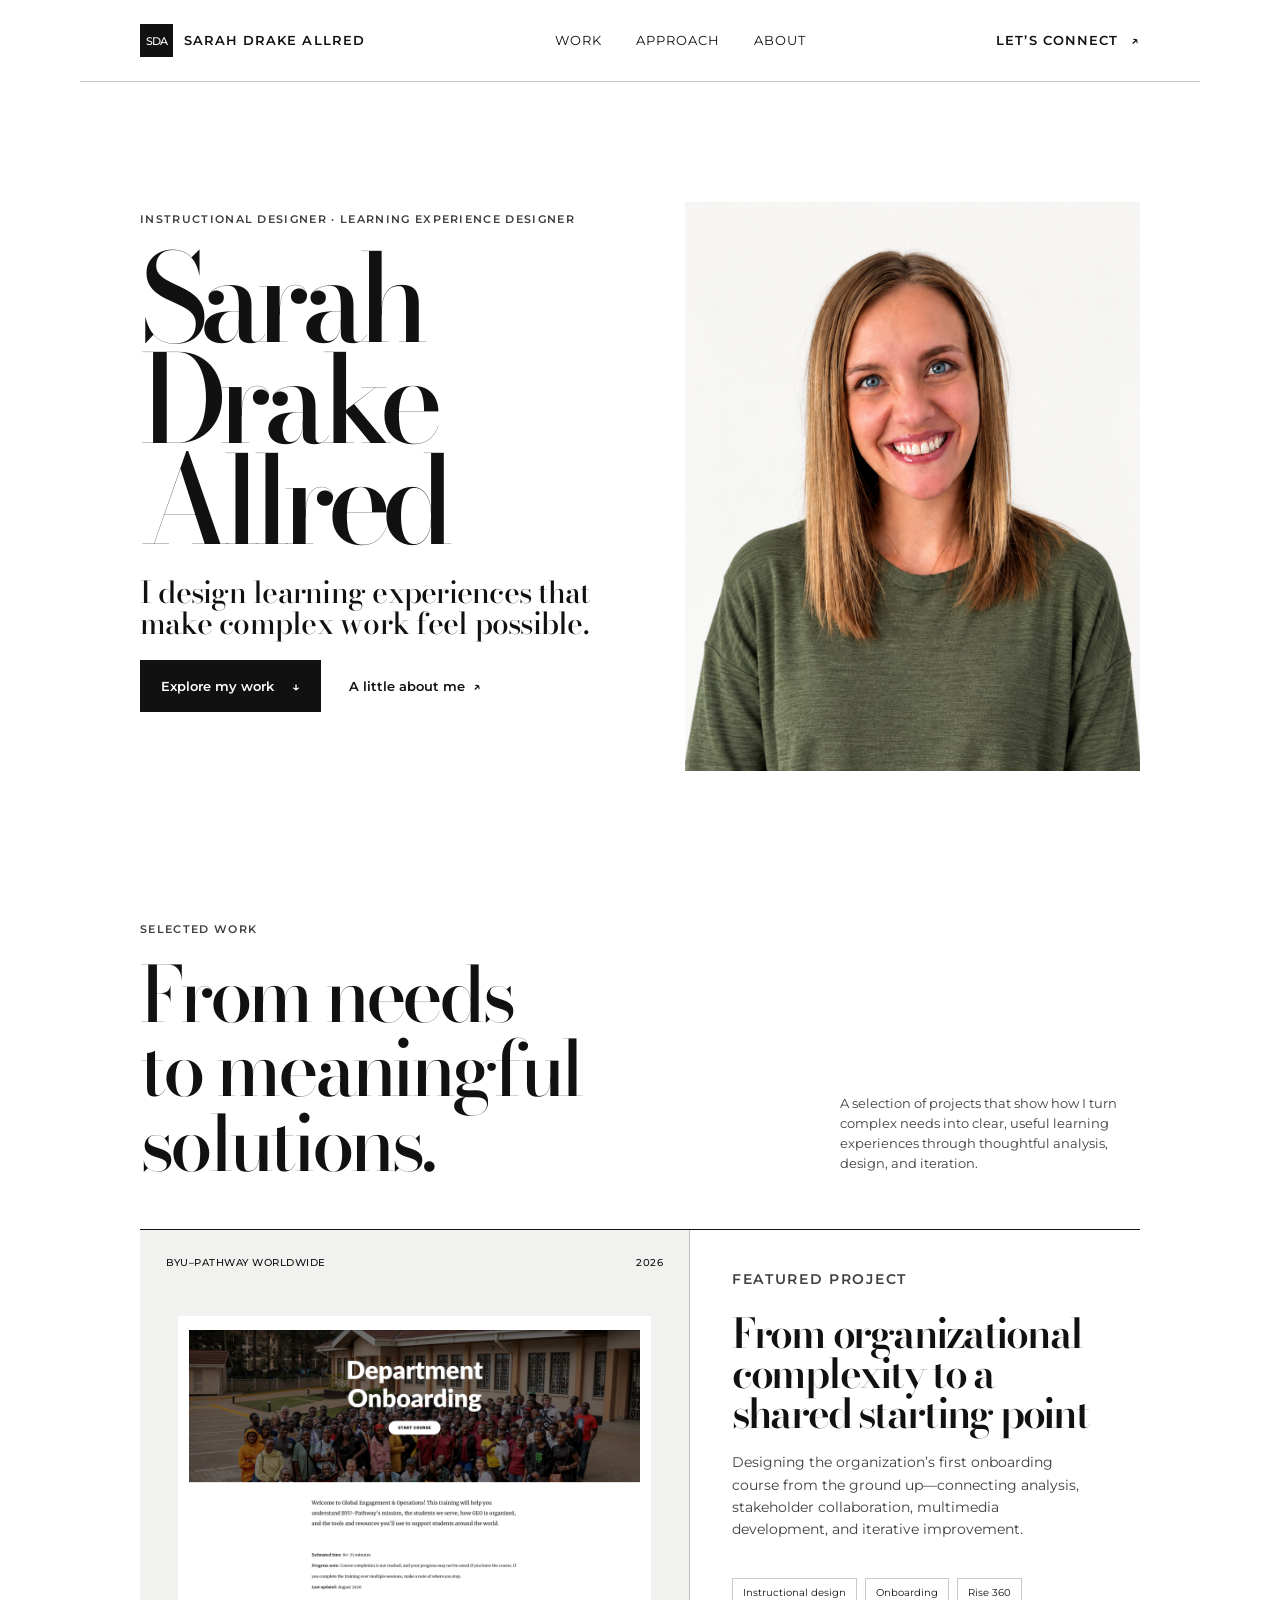
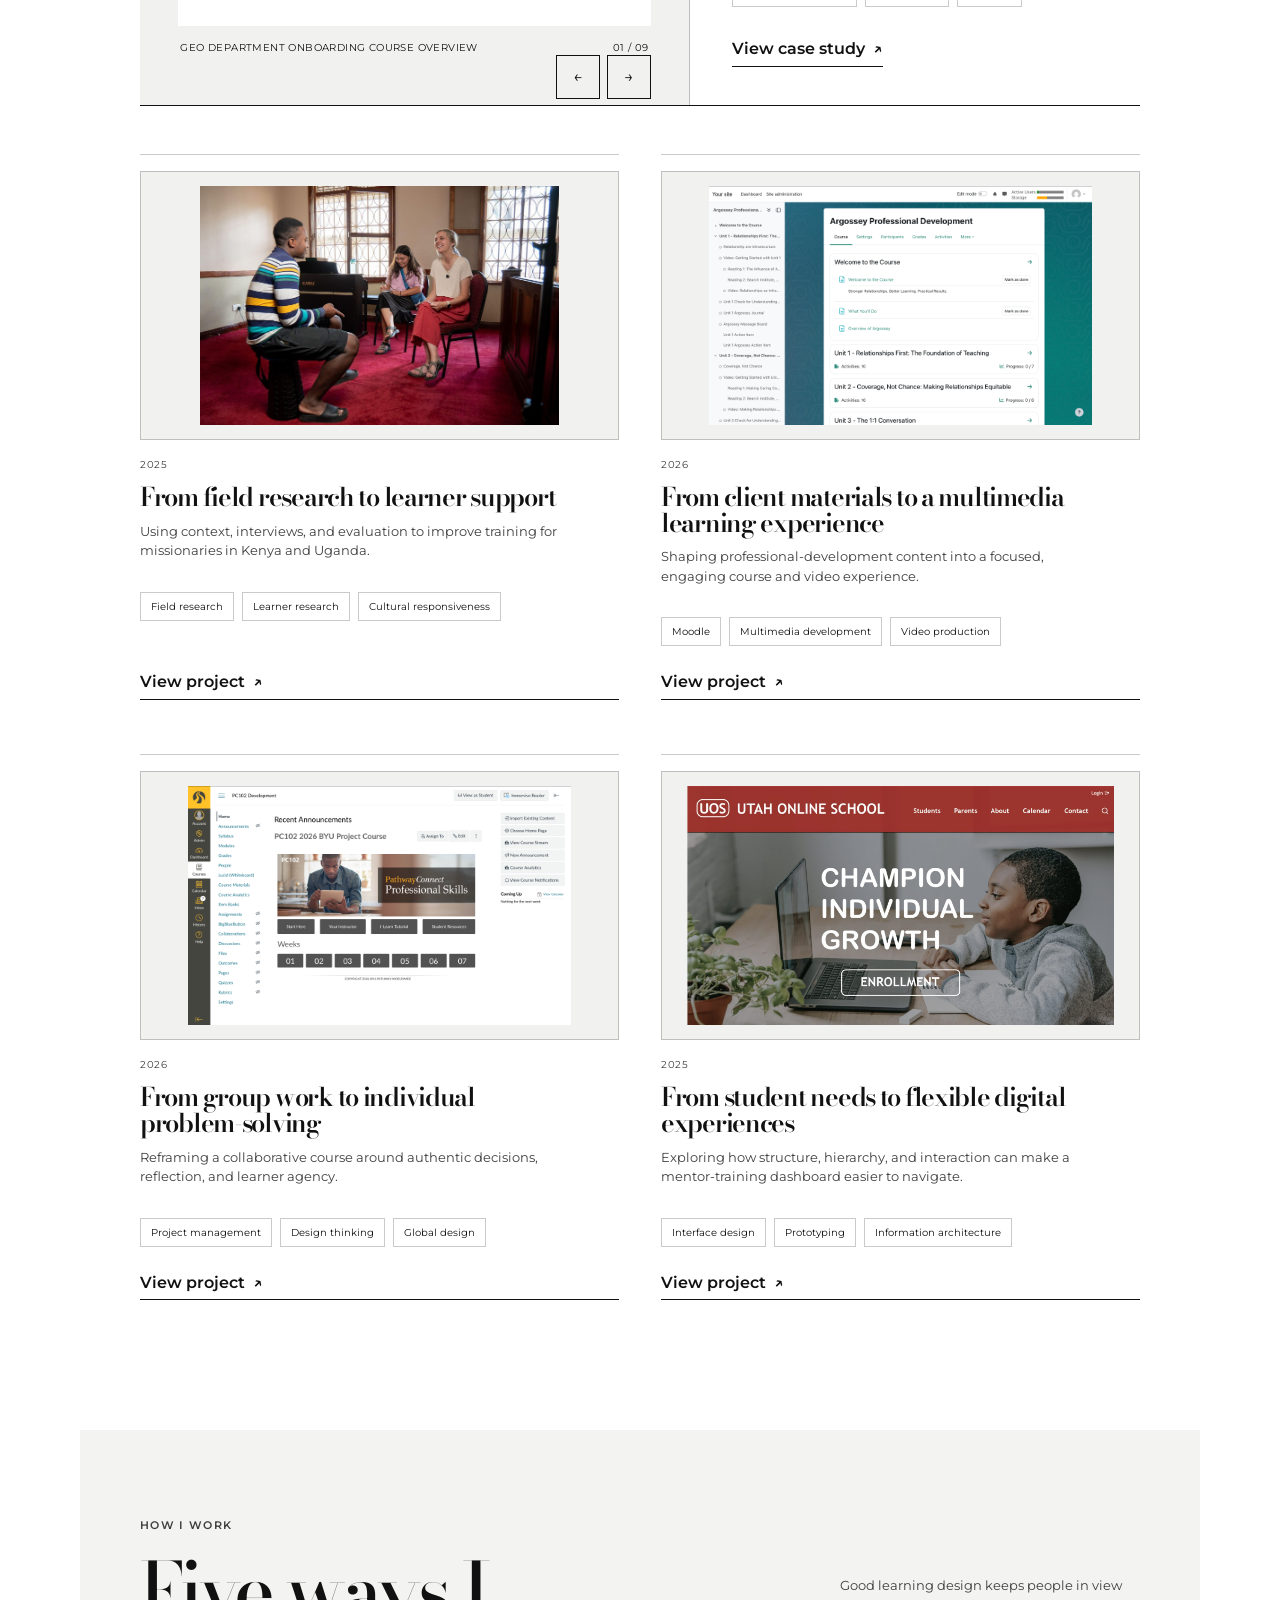
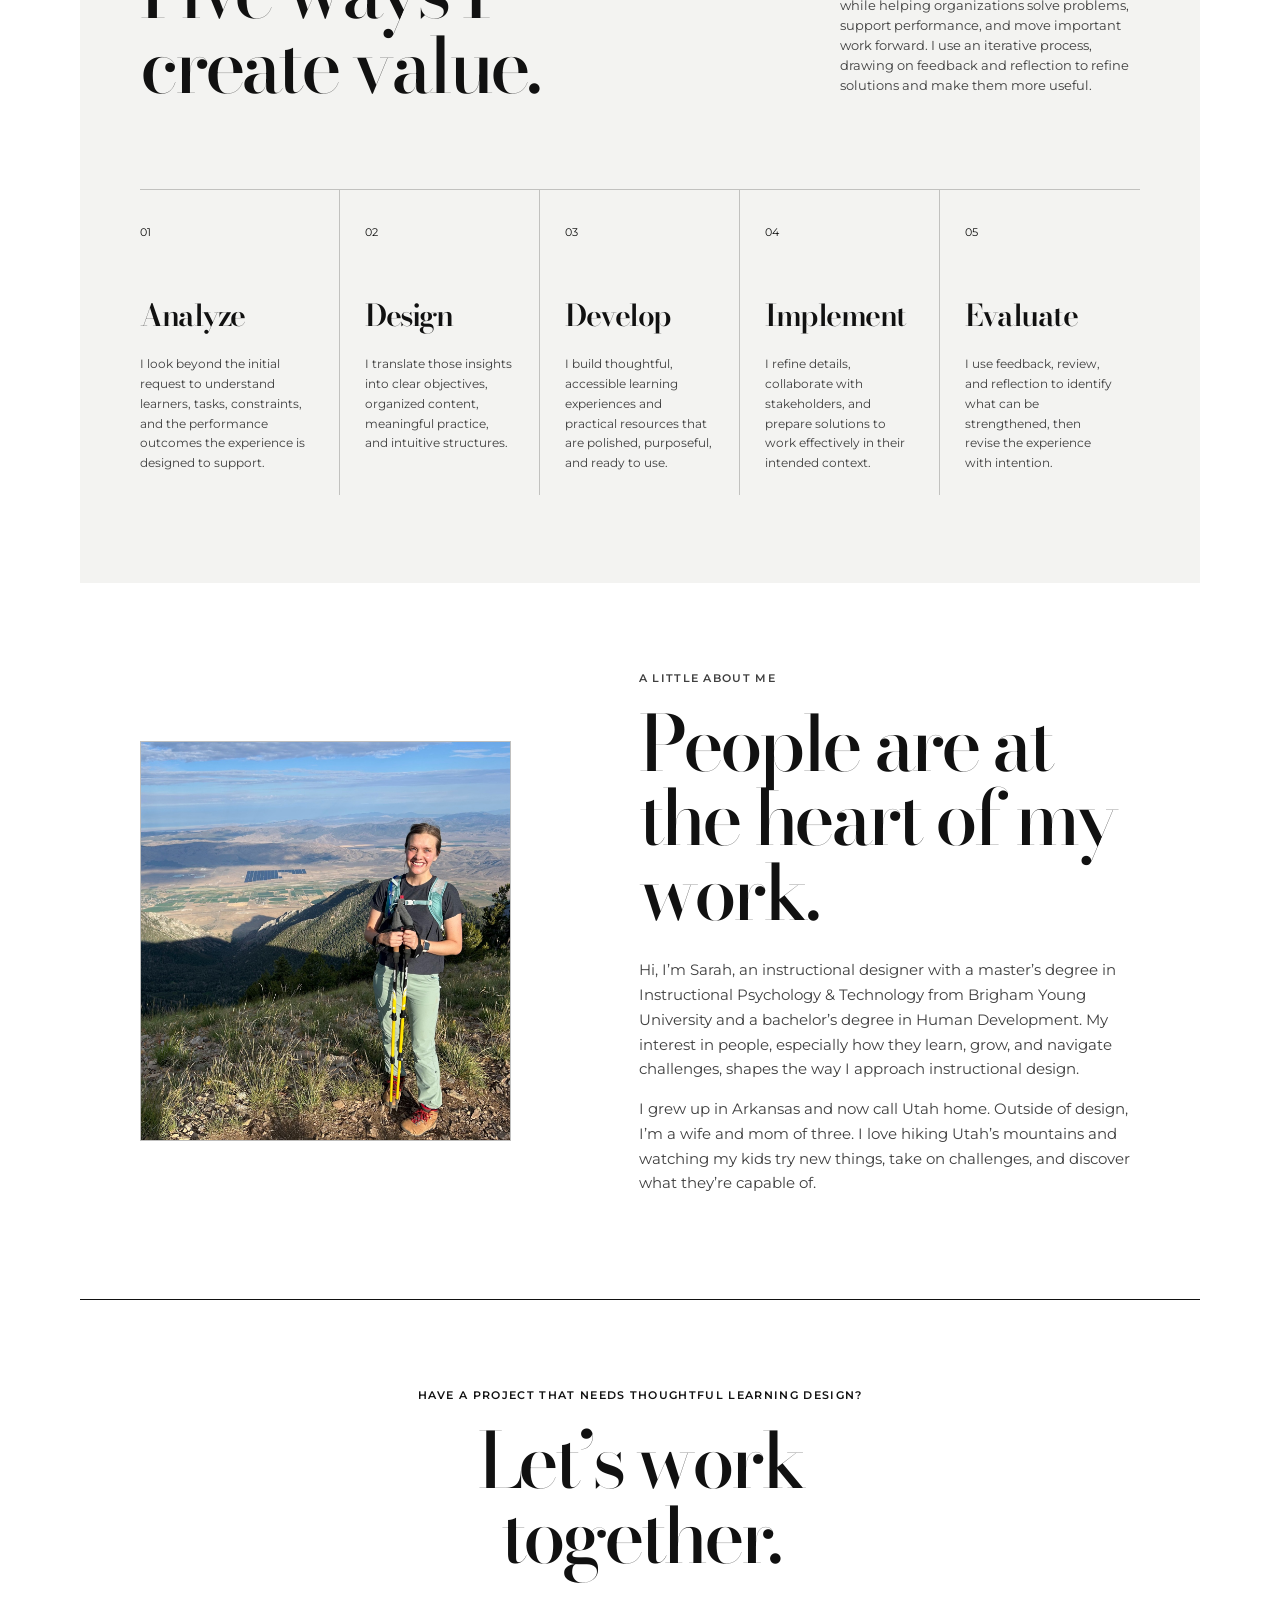
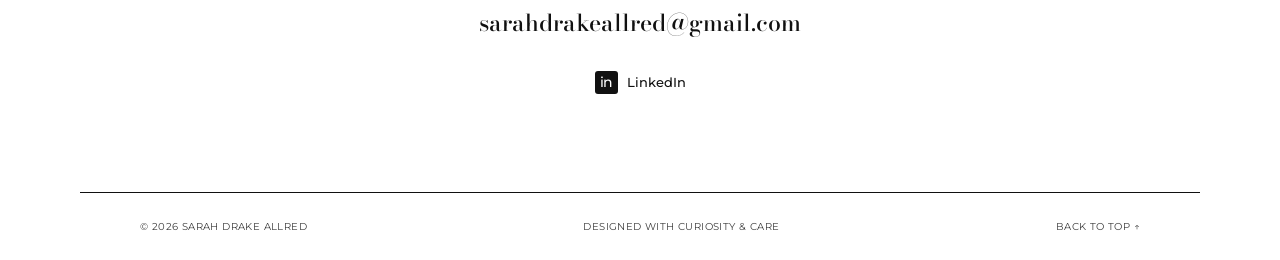
==== commit e9d701a7: "Add periods to section headings for consistency" ====
--- a/index.html
+++ b/index.html
@@ -46,7 +46,7 @@
           <div class="section-heading reveal">
             <div>
               <p class="eyebrow">Selected work</p>
-              <h2>From needs<br /><em>to meaningful solutions</em></h2>
+              <h2>From needs<br /><em>to meaningful solutions.</em></h2>
             </div>
             <p class="section-note">A selection of projects that show how I turn complex needs into clear, useful learning experiences through thoughtful analysis, design, and iteration.</p>
           </div>
@@ -107,7 +107,7 @@
 
         <section id="approach" class="approach-section section-pad">
           <div class="section-heading reveal">
-            <div><p class="eyebrow">How I work</p><h2>Five ways I<br /><em>create value</em></h2></div>
+            <div><p class="eyebrow">How I work</p><h2>Five ways I<br /><em>create value.</em></h2></div>
             <p class="section-note">Good learning design keeps people in view while helping organizations solve problems, support performance, and move important work forward. I use an iterative process, drawing on feedback and reflection to refine solutions and make them more useful.</p>
           </div>
           <div class="capability-grid">
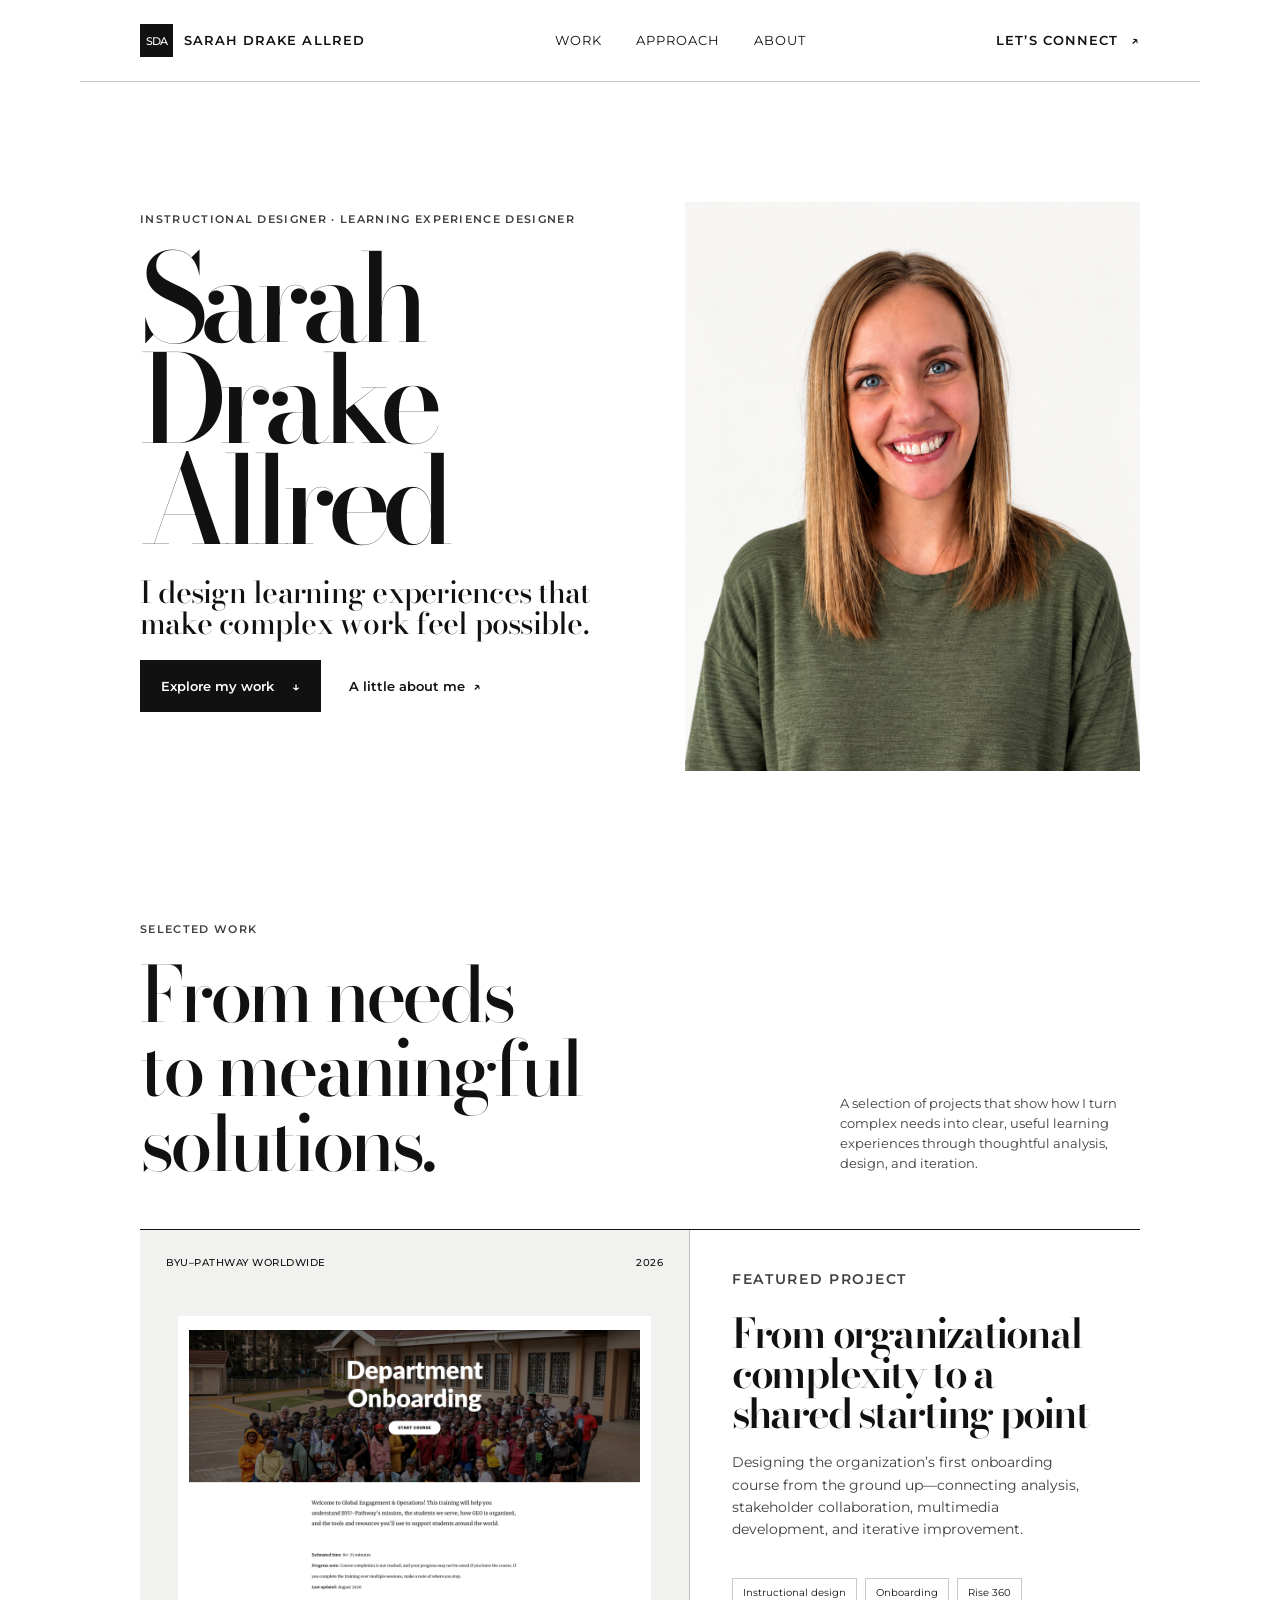
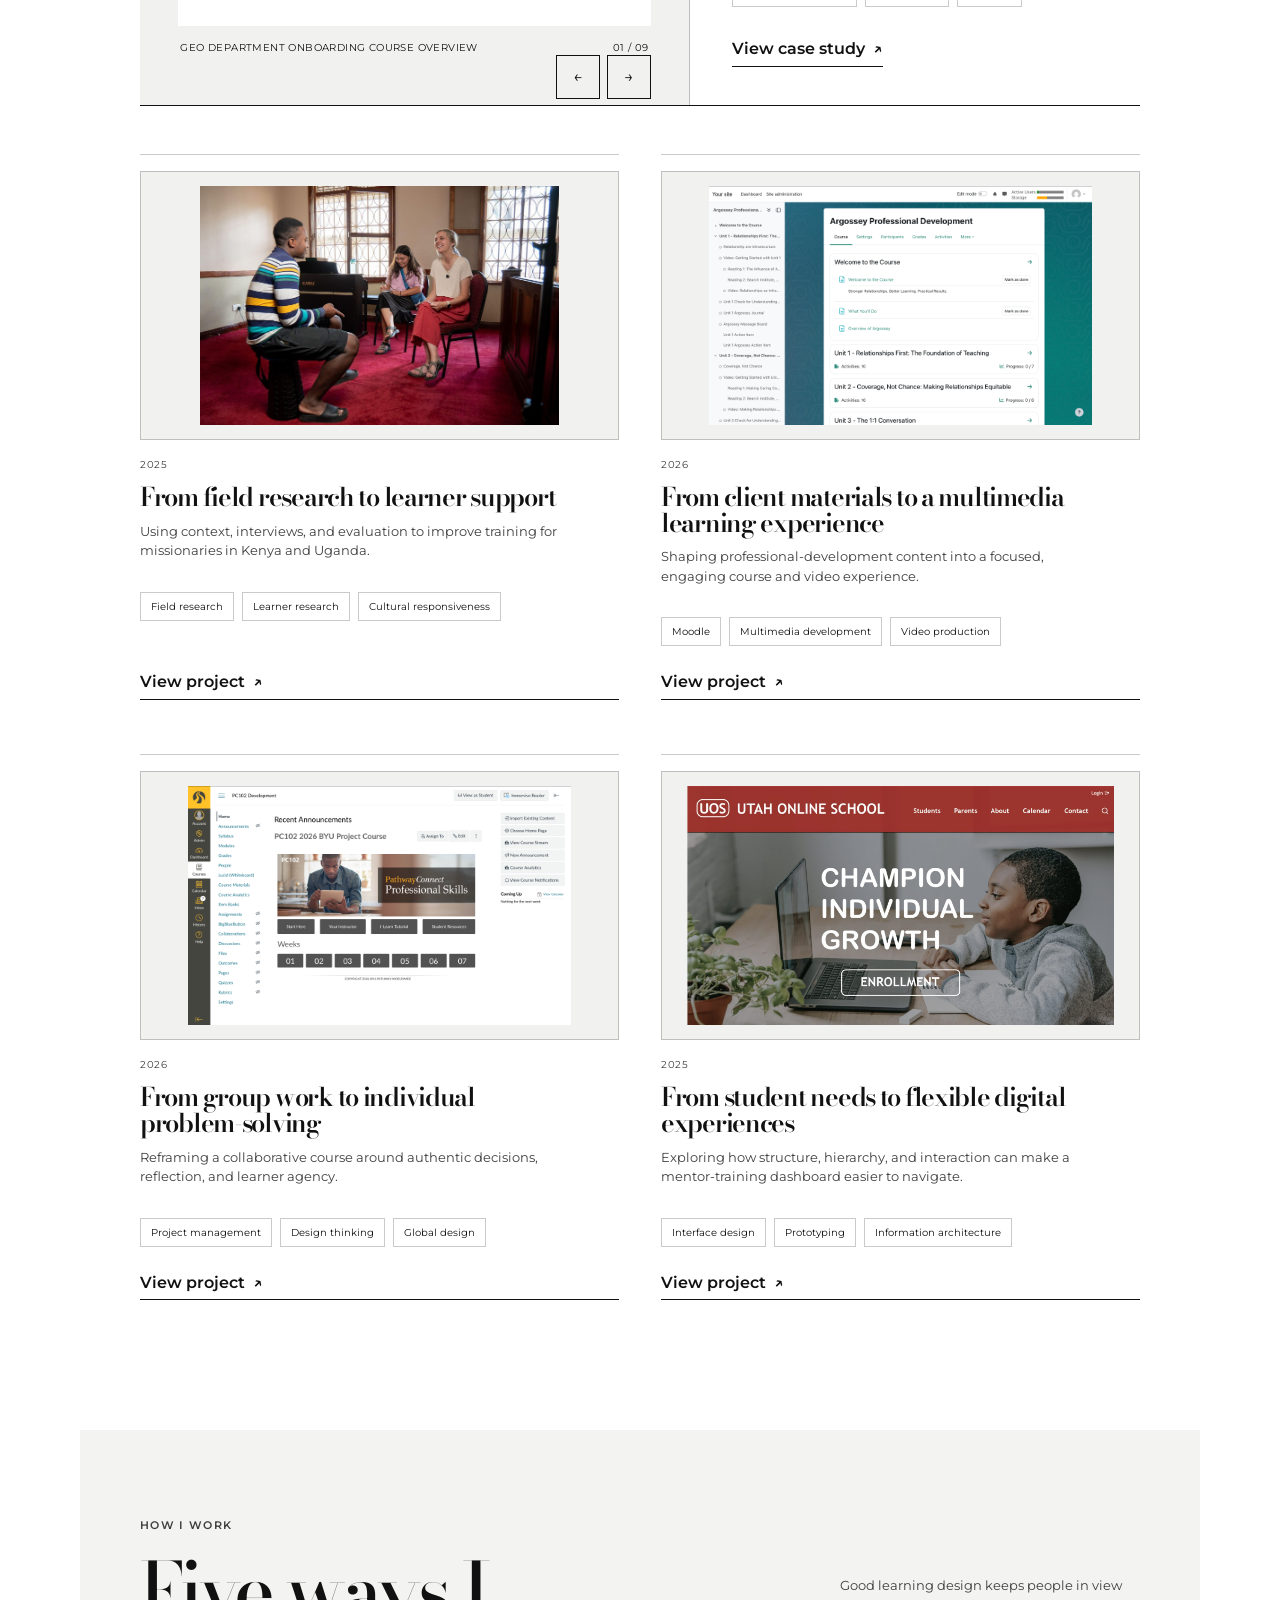
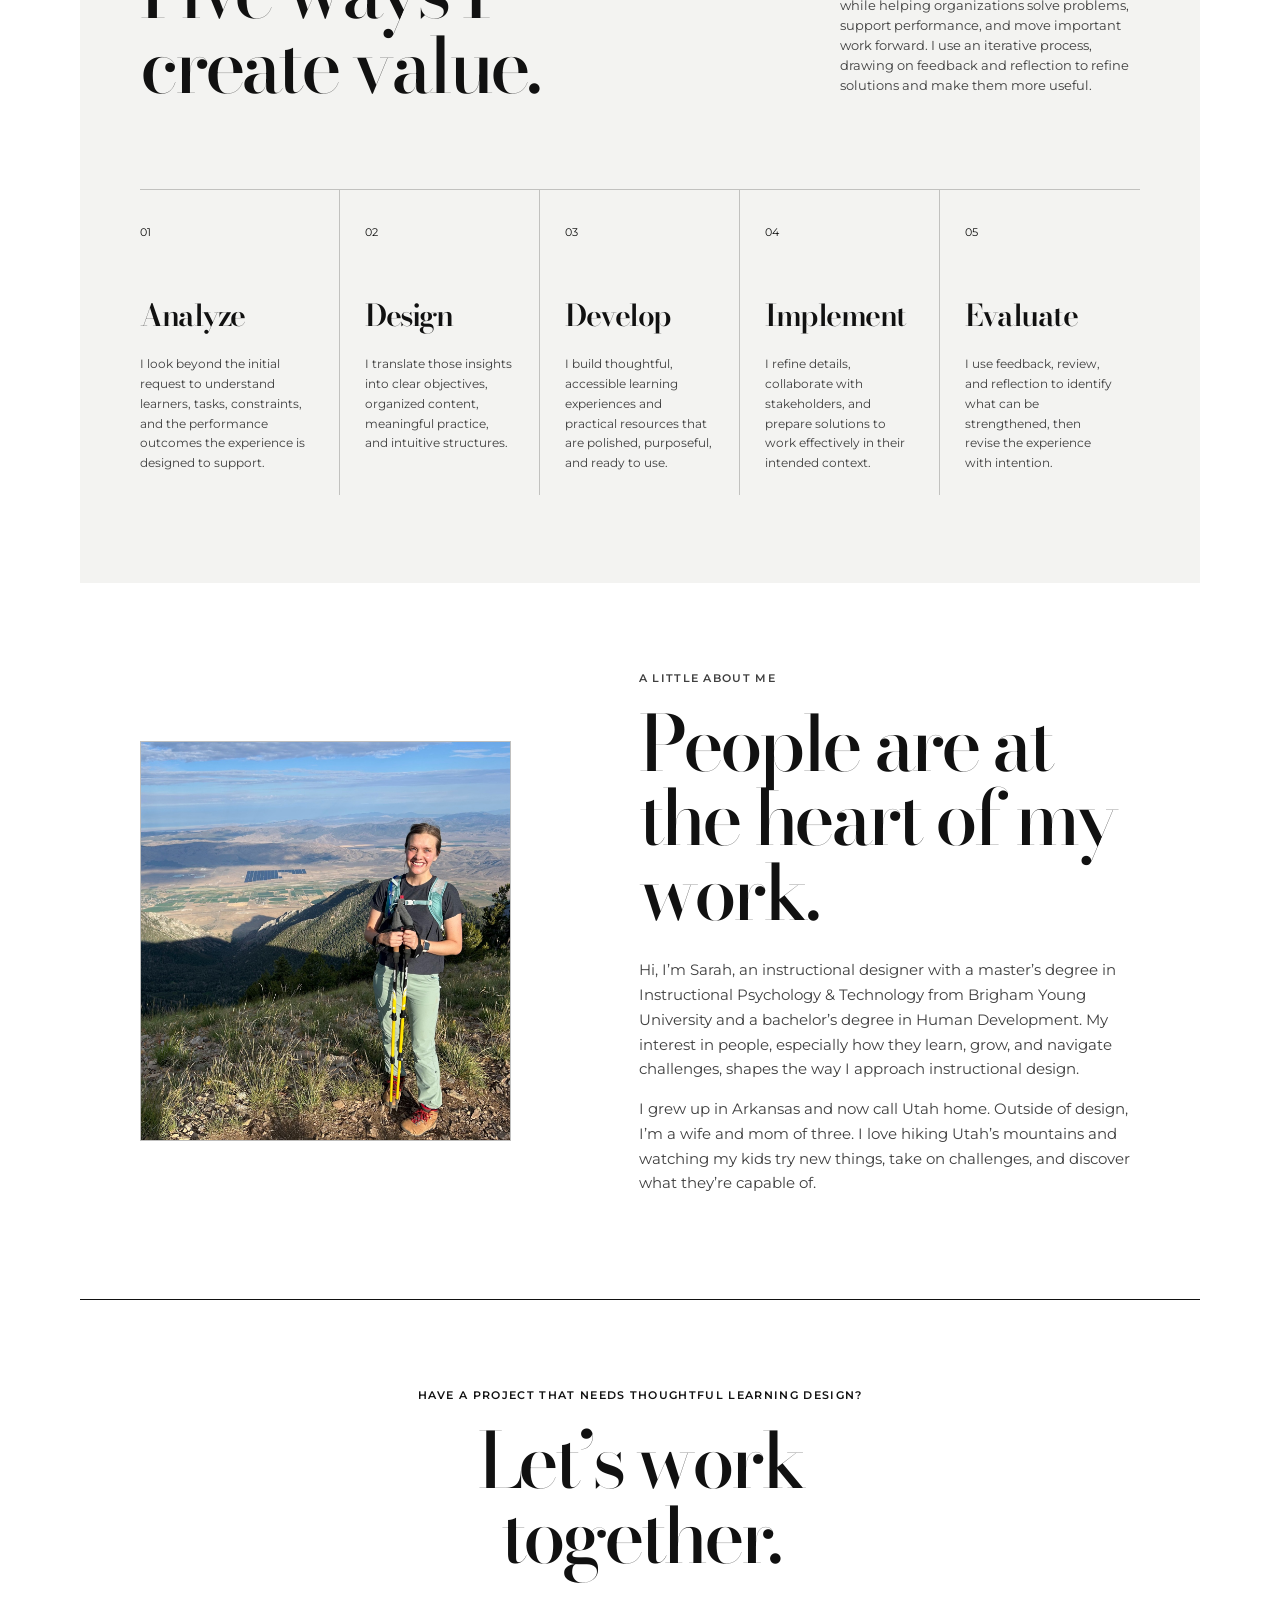
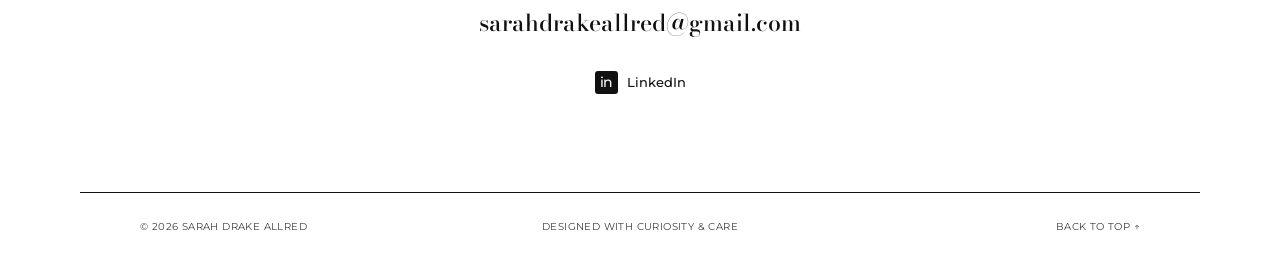
==== commit fc2f1d75: "Add files via upload" ====
--- a/index.html
+++ b/index.html
@@ -1,6 +1,14 @@
 <!doctype html>
 <html lang="en">
   <head>
+    <!-- Google tag (gtag.js) -->
+    <script async src="https://www.googletagmanager.com/gtag/js?id=G-1EB65HYQL9"></script>
+    <script>
+      window.dataLayer = window.dataLayer || [];
+      function gtag(){dataLayer.push(arguments);}
+      gtag('js', new Date());
+      gtag('config', 'G-1EB65HYQL9');
+    </script>
     <meta charset="UTF-8" />
     <meta name="viewport" content="width=device-width, initial-scale=1.0" />
     <meta name="description" content="Sarah Drake Allred is an instructional designer creating thoughtful, practical learning experiences for people and organizations." />
--- a/styles.css
+++ b/styles.css
@@ -1297,6 +1297,42 @@
   }
 }
 
+/* Center the footer tagline independently of the width of the side content. */
+.site-footer {
+  display: grid;
+  grid-template-columns: minmax(0, 1fr) auto minmax(0, 1fr);
+  align-items: center;
+}
+
+.site-footer > :first-child {
+  justify-self: start;
+}
+
+.site-footer > :nth-child(2) {
+  justify-self: center;
+  text-align: center;
+}
+
+.site-footer > :last-child {
+  justify-self: end;
+}
+
+@media (max-width: 620px) {
+  .site-footer {
+    grid-template-columns: 1fr;
+    justify-items: center;
+    text-align: center;
+  }
+
+  .site-footer > * {
+    justify-self: center;
+  }
+
+  .site-footer-links {
+    align-items: center;
+  }
+}
+
 @media (max-width: 480px) {
   .project-grid {
     grid-template-columns: 1fr;
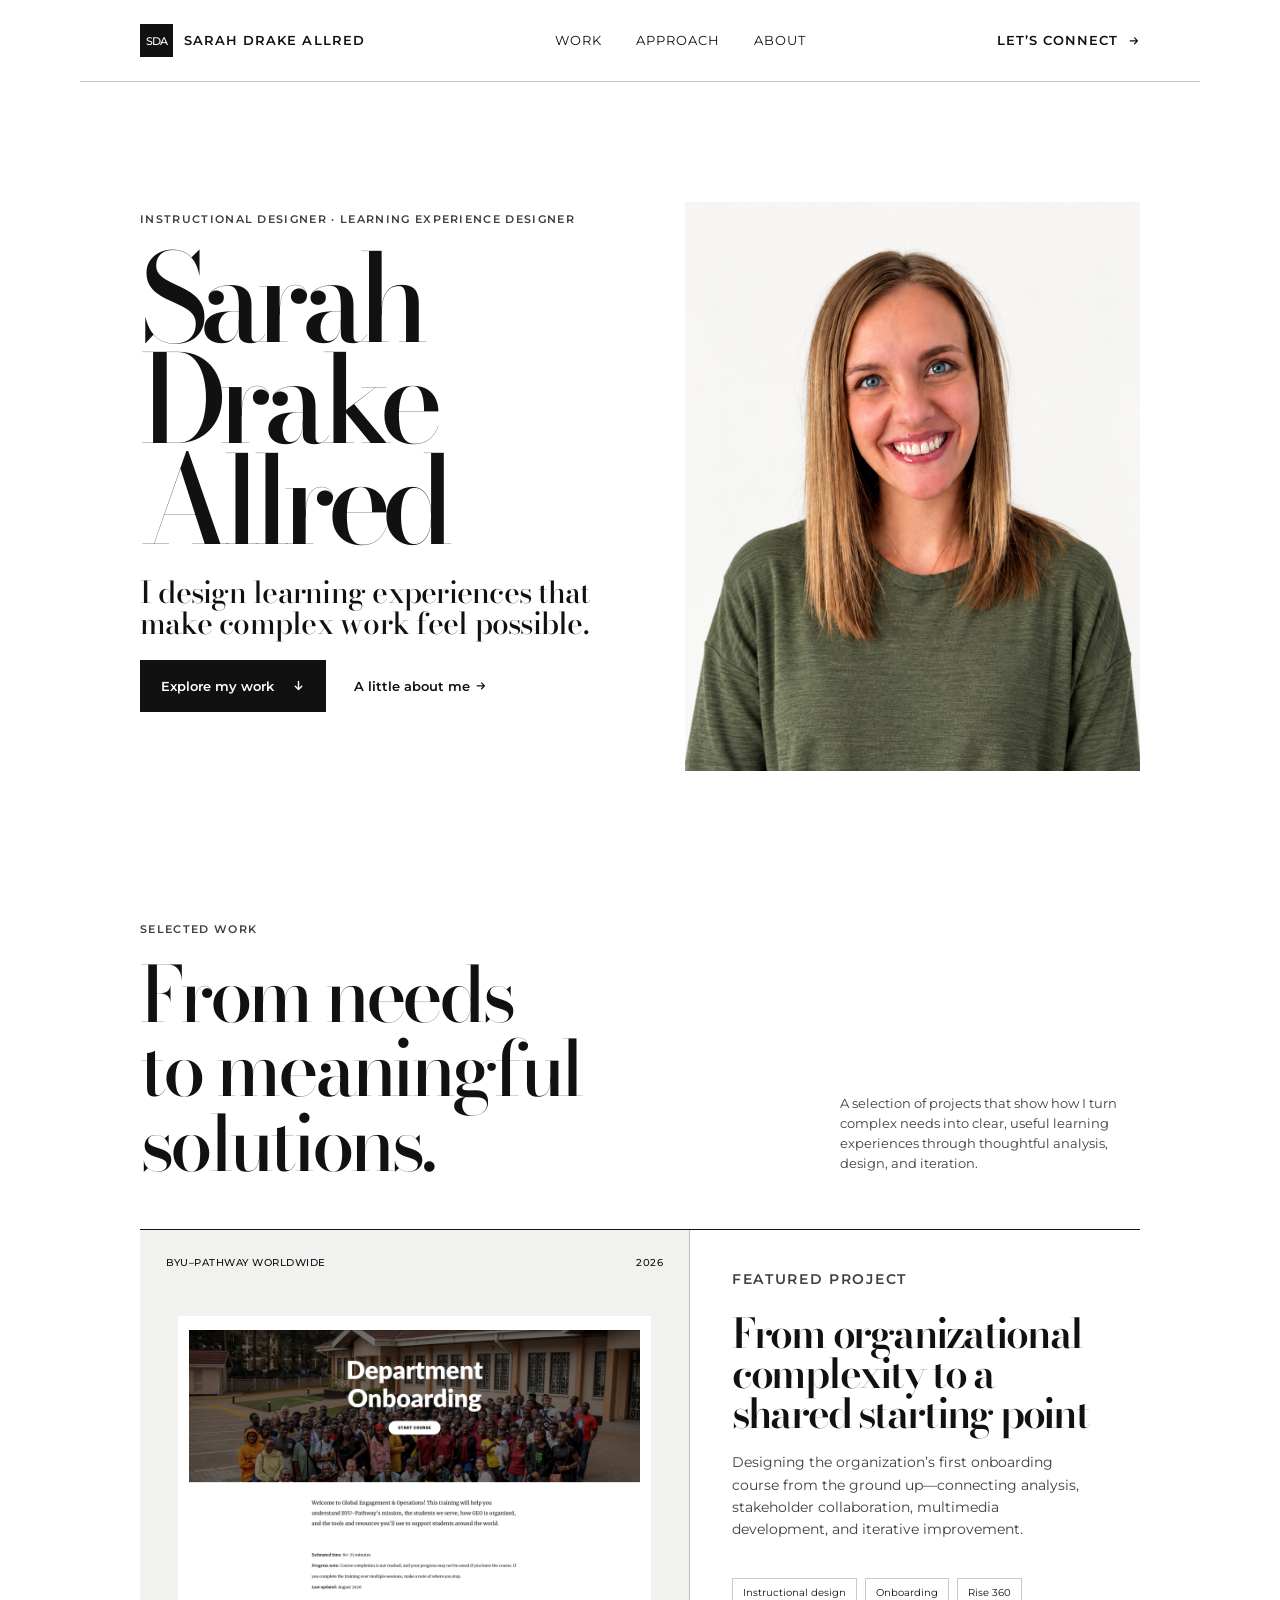
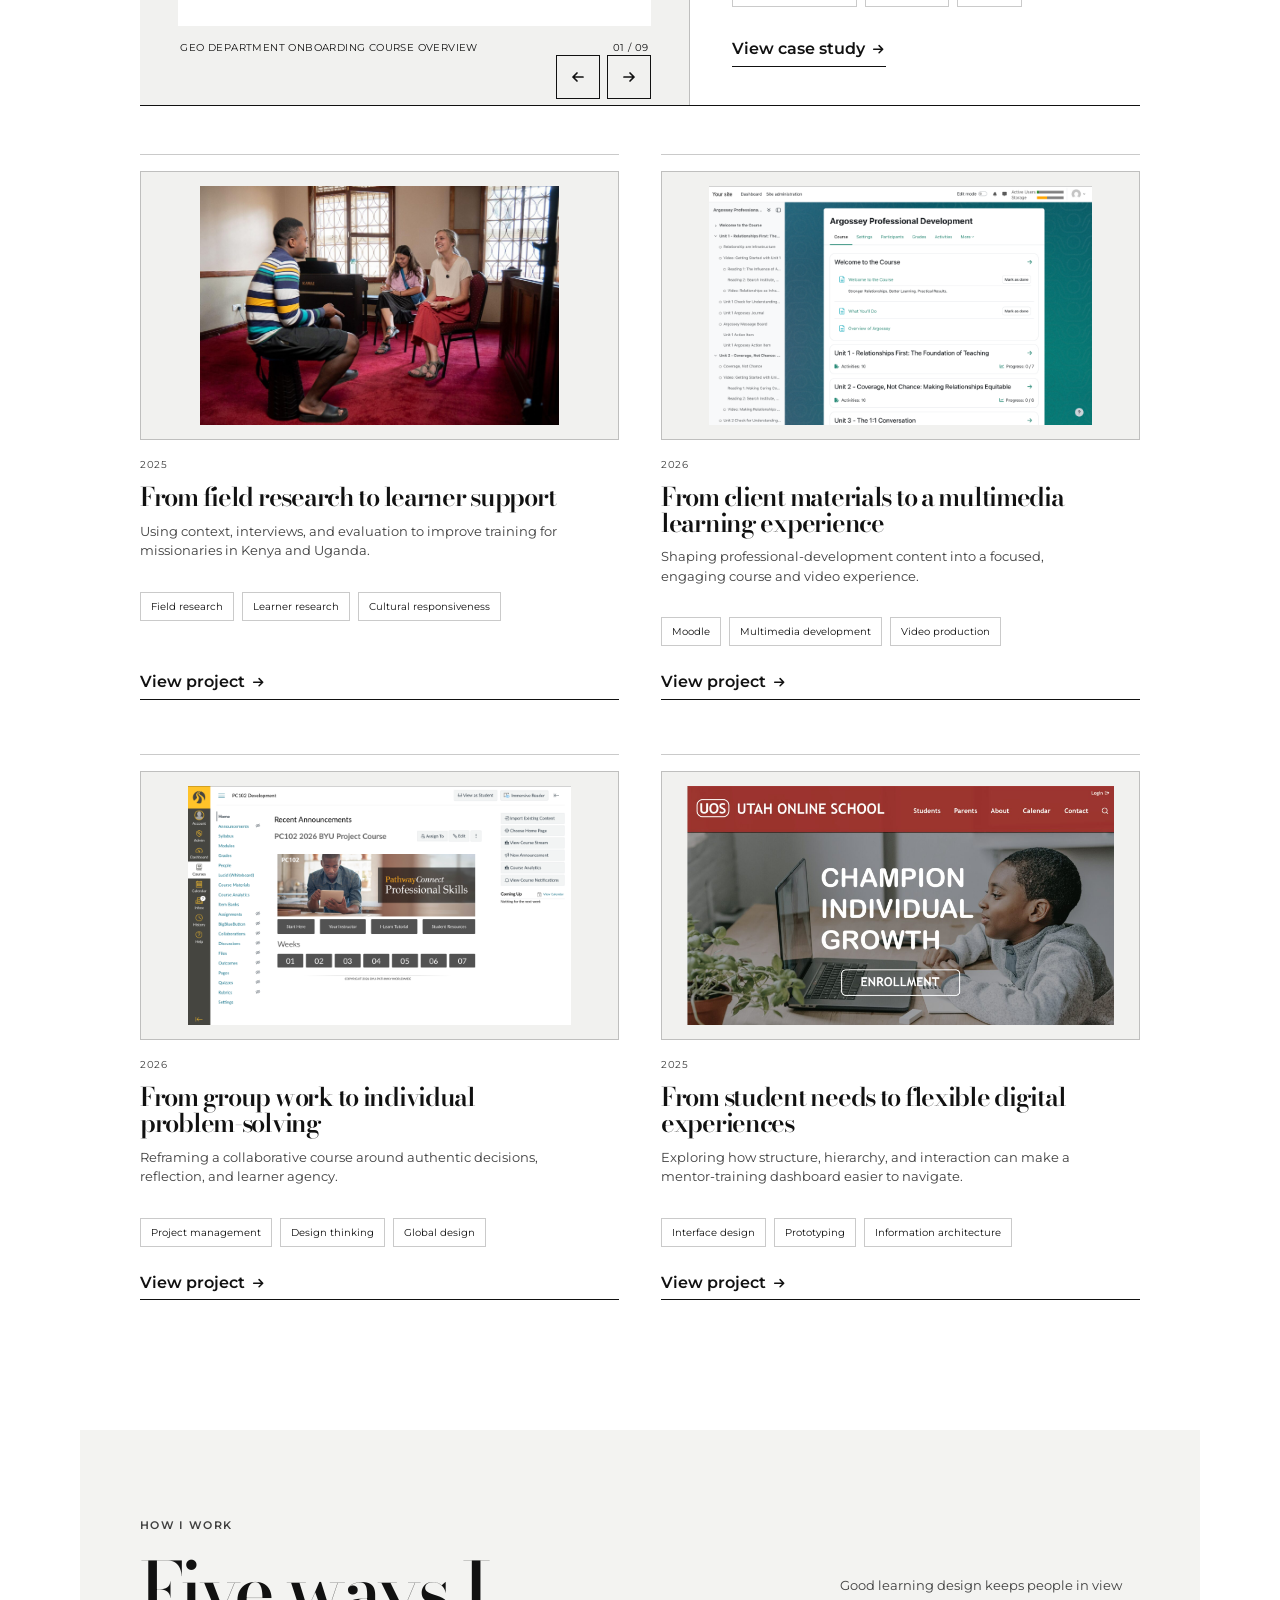
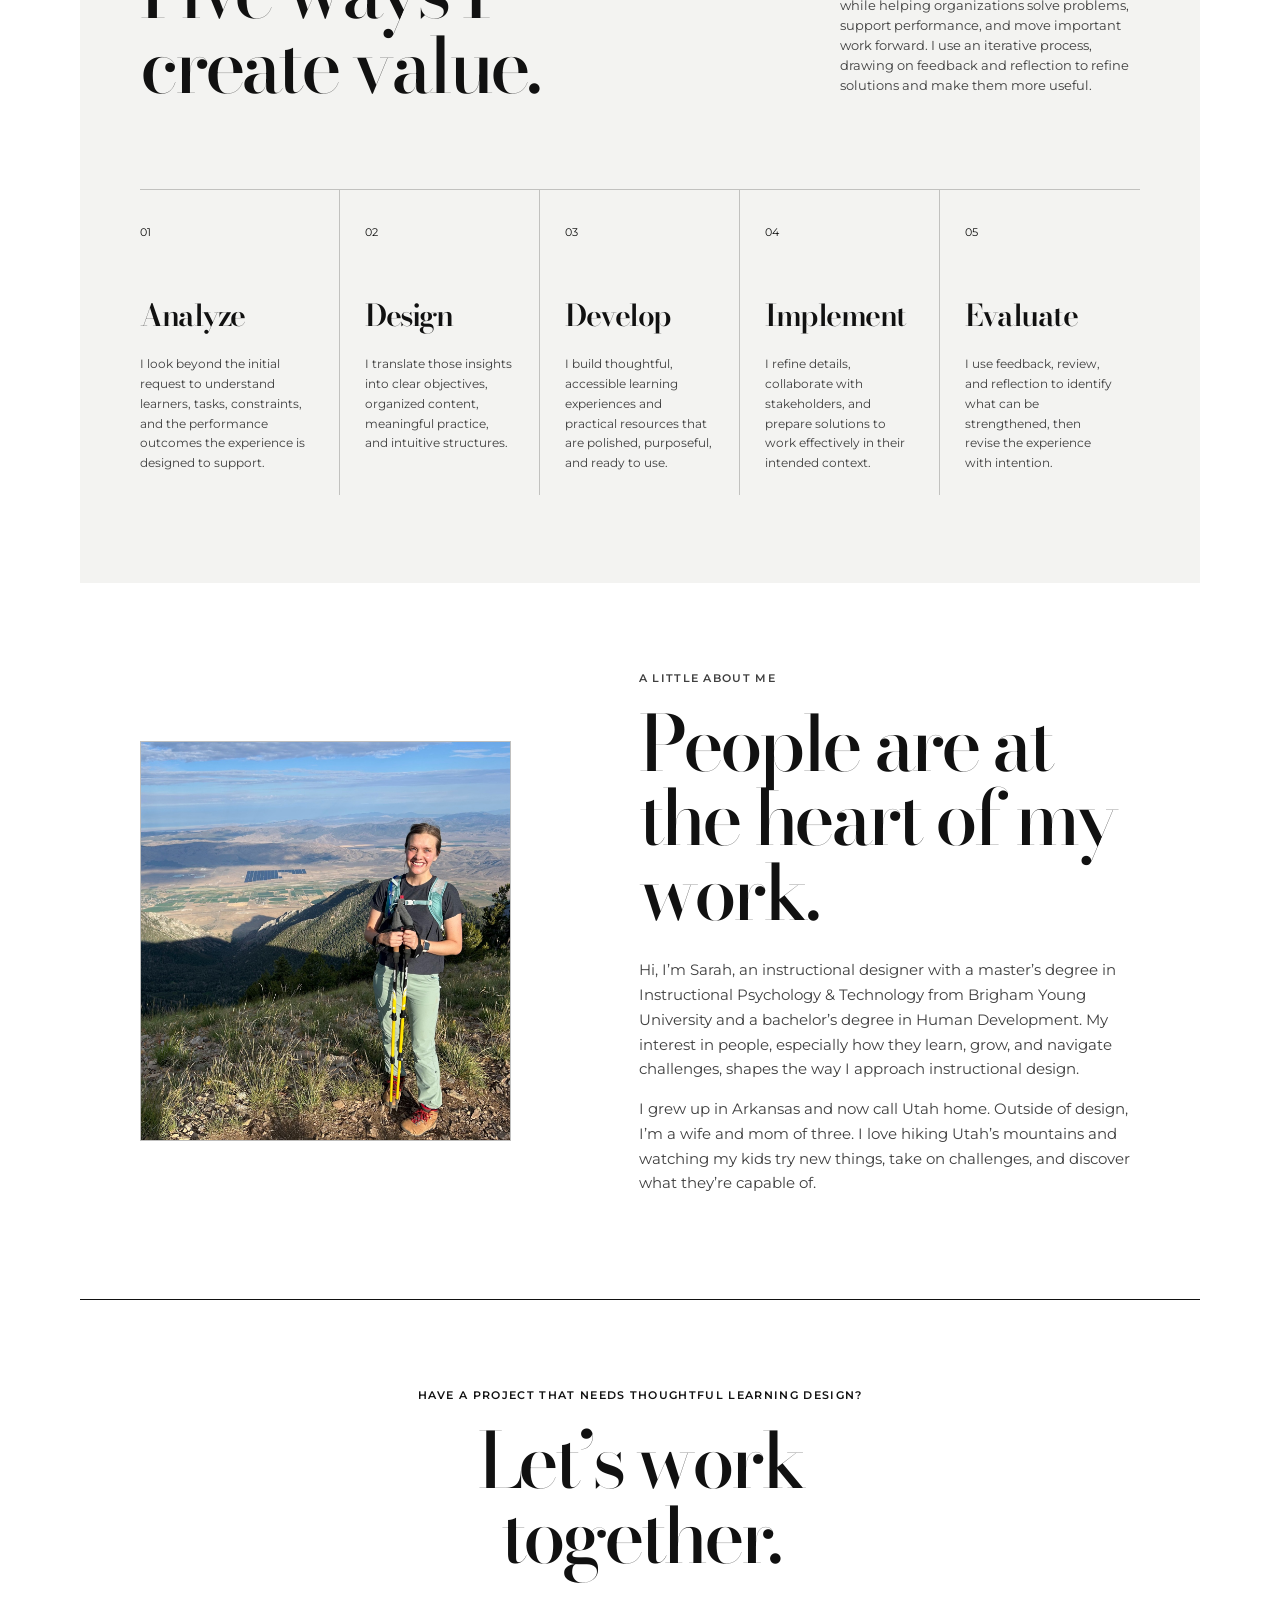
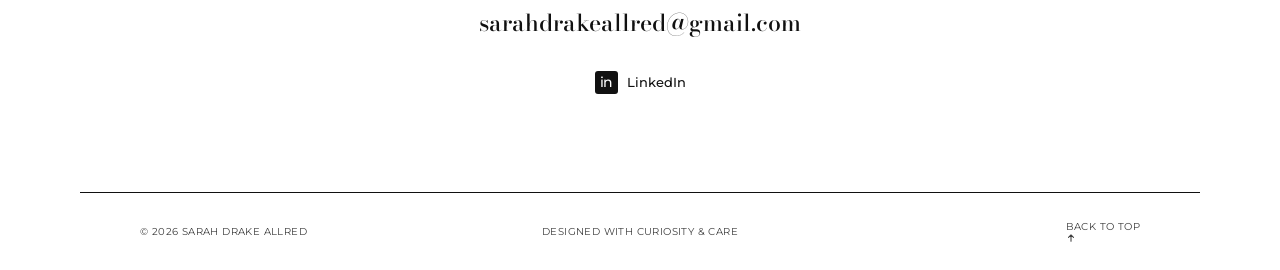
==== commit 9d207301: "Add files via upload" ====
--- a/index.html
+++ b/index.html
@@ -31,7 +31,7 @@
           <a href="#approach">Approach</a>
           <a href="#about">About</a>
         </nav>
-        <a class="header-link" href="#contact">Let’s connect <span aria-hidden="true">↗</span></a>
+        <a class="header-link" href="#contact">Let’s connect <svg class="link-arrow" viewBox="0 0 16 16" aria-hidden="true" focusable="false"><path d="M3 8h10M9 4l4 4-4 4" /></svg></a>
       </header>
 
       <main id="top">
@@ -41,8 +41,8 @@
             <h1 class="hero-name"><span>Sarah</span><span>Drake</span><span>Allred</span></h1>
             <p class="hero-role">I design learning experiences that make complex work feel <em>possible.</em></p>
             <div class="hero-actions">
-              <a class="button button-dark" href="#work">Explore my work <span aria-hidden="true">↓</span></a>
-              <a class="text-link" href="#about">A little about me <span aria-hidden="true">↗</span></a>
+              <a class="button button-dark" href="#work">Explore my work <svg class="control-arrow control-arrow--down" viewBox="0 0 16 16" aria-hidden="true" focusable="false"><path d="M8 3v10M4 9l4 4 4-4" /></svg></a>
+              <a class="text-link" href="#about">A little about me <svg class="link-arrow" viewBox="0 0 16 16" aria-hidden="true" focusable="false"><path d="M3 8h10M9 4l4 4-4 4" /></svg></a>
             </div>
           </div>
           <div class="hero-art hero-art-photo reveal">
@@ -65,7 +65,7 @@
               <div class="showcase-carousel" aria-live="polite" aria-label="GEO onboarding process carousel">
                 <a class="showcase-image-link" id="featuredCarouselLink" href="project.html?project=geo" aria-label="Open the GEO onboarding project"><div class="showcase-frame"><img id="featuredCarouselImage" src="assets/web/geo-homepage-hero.png" alt="GEO Department Onboarding course overview" /></div></a>
                 <div class="showcase-caption"><span id="featuredCarouselCaption">GEO Department Onboarding course overview</span><span id="featuredCarouselCount">01 / 10</span></div>
-                <div class="showcase-controls"><button type="button" data-featured-dir="prev" aria-label="Previous GEO project image">←</button><button type="button" data-featured-dir="next" aria-label="Next GEO project image">→</button></div>
+                <div class="showcase-controls"><button type="button" data-featured-dir="prev" aria-label="Previous GEO project image"><svg class="control-arrow control-arrow--left" viewBox="0 0 16 16" aria-hidden="true" focusable="false"><path d="M13 8H3m4 4L3 8l4-4" /></svg></button><button type="button" data-featured-dir="next" aria-label="Next GEO project image"><svg class="control-arrow control-arrow--right" viewBox="0 0 16 16" aria-hidden="true" focusable="false"><path d="M3 8h10M9 4l4 4-4 4" /></svg></button></div>
               </div>
             </div>
             <div class="featured-copy">
@@ -73,7 +73,7 @@
               <h3><a class="project-title-link" href="project.html?project=geo">From organizational complexity to a shared starting point</a></h3>
               <p>Designing the organization’s first onboarding course from the ground up—connecting analysis, stakeholder collaboration, multimedia development, and iterative improvement.</p>
               <div class="tag-list"><span>Instructional design</span><span>Onboarding</span><span>Rise 360</span></div>
-              <a class="project-link" href="project.html?project=geo">View case study <span aria-hidden="true">↗</span></a>
+              <a class="project-link" href="project.html?project=geo">View case study <svg class="link-arrow" viewBox="0 0 16 16" aria-hidden="true" focusable="false"><path d="M3 8h10M9 4l4 4-4 4" /></svg></a>
             </div>
           </article>
 
@@ -84,7 +84,7 @@
               <h3><a class="project-title-link" href="project.html?project=field">From field research to learner support</a></h3>
               <p>Using context, interviews, and evaluation to improve training for missionaries in Kenya and Uganda.</p>
               <div class="tag-list project-card-tags"><span>Field research</span><span>Learner research</span><span>Cultural responsiveness</span></div>
-              <a class="project-link" href="project.html?project=field">View project <span aria-hidden="true">↗</span></a>
+              <a class="project-link" href="project.html?project=field">View project <svg class="link-arrow" viewBox="0 0 16 16" aria-hidden="true" focusable="false"><path d="M3 8h10M9 4l4 4-4 4" /></svg></a>
             </article>
             <article class="project-card reveal">
               <a class="project-thumb-link" href="project.html?project=argossey" aria-label="Open the Argossey multimedia project"><div class="project-thumb thumb-argossey"><img class="project-thumb-image" src="assets/web/argossey-homepage.png" alt="Argossey Professional Development Moodle course homepage" /></div></a>
@@ -92,7 +92,7 @@
               <h3><a class="project-title-link" href="project.html?project=argossey">From client materials to a multimedia learning experience</a></h3>
               <p>Shaping professional-development content into a focused, engaging course and video experience.</p>
               <div class="tag-list project-card-tags"><span>Moodle</span><span>Multimedia development</span><span>Video production</span></div>
-              <a class="project-link" href="project.html?project=argossey">View project <span aria-hidden="true">↗</span></a>
+              <a class="project-link" href="project.html?project=argossey">View project <svg class="link-arrow" viewBox="0 0 16 16" aria-hidden="true" focusable="false"><path d="M3 8h10M9 4l4 4-4 4" /></svg></a>
             </article>
             <article class="project-card reveal">
               <a class="project-thumb-link" href="project.html?project=pc" aria-label="Open the PC102 course redesign project"><div class="project-thumb thumb-pc"><img class="project-thumb-image" src="assets/web/pc102-homepage.png" alt="PC102 course homepage with PathwayConnect Professional Skills content" /></div></a>
@@ -100,7 +100,7 @@
               <h3><a class="project-title-link" href="project.html?project=pc">From group work to individual problem-solving</a></h3>
               <p>Reframing a collaborative course around authentic decisions, reflection, and learner agency.</p>
               <div class="tag-list project-card-tags"><span>Project management</span><span>Design thinking</span><span>Global design</span></div>
-              <a class="project-link" href="project.html?project=pc">View project <span aria-hidden="true">↗</span></a>
+              <a class="project-link" href="project.html?project=pc">View project <svg class="link-arrow" viewBox="0 0 16 16" aria-hidden="true" focusable="false"><path d="M3 8h10M9 4l4 4-4 4" /></svg></a>
             </article>
             <article class="project-card reveal">
               <a class="project-thumb-link" href="project.html?project=uos" aria-label="Open the Utah Online School interface design project"><div class="project-thumb thumb-uos"><img class="project-thumb-image" src="assets/web/image31.jpg" alt="Utah Online School redesigned homepage" /></div></a>
@@ -108,7 +108,7 @@
               <h3><a class="project-title-link" href="project.html?project=uos">From student needs to flexible digital experiences</a></h3>
               <p>Exploring how structure, hierarchy, and interaction can make a mentor-training dashboard easier to navigate.</p>
               <div class="tag-list project-card-tags"><span>Interface design</span><span>Prototyping</span><span>Information architecture</span></div>
-              <a class="project-link" href="project.html?project=uos">View project <span aria-hidden="true">↗</span></a>
+              <a class="project-link" href="project.html?project=uos">View project <svg class="link-arrow" viewBox="0 0 16 16" aria-hidden="true" focusable="false"><path d="M3 8h10M9 4l4 4-4 4" /></svg></a>
             </article>
           </div>
         </section>
@@ -165,16 +165,16 @@
         </section>
       </main>
 
-      <footer class="site-footer"><span>© 2026 Sarah Drake Allred</span><span>Designed with curiosity &amp; care</span><a href="#top">Back to top ↑</a></footer>
+      <footer class="site-footer"><span>© 2026 Sarah Drake Allred</span><span>Designed with curiosity &amp; care</span><a href="#top">Back to top <svg class="control-arrow control-arrow--up" viewBox="0 0 16 16" aria-hidden="true" focusable="false"><path d="M8 13V3m-4 4 4-4 4 4" /></svg></a></footer>
     </div>
 
     <dialog class="image-lightbox" id="imageLightbox" aria-labelledby="lightboxLabel">
       <div class="image-lightbox-inner">
         <button class="image-lightbox-close" type="button" data-lightbox-close aria-label="Close enlarged image">×</button>
-        <button class="image-lightbox-nav image-lightbox-nav--previous" type="button" data-lightbox-prev aria-label="Previous enlarged image">←</button>
+        <button class="image-lightbox-nav image-lightbox-nav--previous" type="button" data-lightbox-prev aria-label="Previous enlarged image"><svg class="control-arrow control-arrow--left" viewBox="0 0 16 16" aria-hidden="true" focusable="false"><path d="M13 8H3m4 4L3 8l4-4" /></svg></button>
         <p class="visually-hidden" id="lightboxLabel">Enlarged portfolio image</p>
         <img id="lightboxImage" class="image-lightbox-image" src="assets/web/image1.jpg" alt="" tabindex="0" role="button" aria-label="Zoom image" />
-        <button class="image-lightbox-nav image-lightbox-nav--next" type="button" data-lightbox-next aria-label="Next enlarged image">→</button>
+        <button class="image-lightbox-nav image-lightbox-nav--next" type="button" data-lightbox-next aria-label="Next enlarged image"><svg class="control-arrow control-arrow--right" viewBox="0 0 16 16" aria-hidden="true" focusable="false"><path d="M3 8h10M9 4l4 4-4 4" /></svg></button>
         <span class="image-lightbox-count" id="lightboxCount" aria-live="polite"></span>
       </div>
     </dialog>
--- a/styles.css
+++ b/styles.css
@@ -3154,3 +3154,65 @@
     object-fit: contain !important;
   }
 }
+
+/* Mobile homepage typography: keep the project hierarchy clear and readable. */
+@media (max-width: 700px) {
+  .project-grid .project-card h3 {
+    max-width: none;
+    font-size: clamp(1.6rem, 6vw, 1.85rem);
+    line-height: 1.08;
+    letter-spacing: -.035em;
+  }
+
+  .featured-copy h3 {
+    font-size: clamp(2rem, 8.5vw, 2.5rem);
+    line-height: 1.04;
+    letter-spacing: -.045em;
+  }
+}
+
+
+
+/* Mobile project overview: align every section block to the same left edge. */
+@media (max-width: 700px) {
+  .project-page .intro-block,
+  .project-page .intro-block:not(:first-child) {
+    padding-left: 0;
+    padding-right: 0;
+  }
+}
+
+/* Use a consistent, monochrome arrow icon across portfolio links. */
+.link-arrow {
+  display: inline-block;
+  width: .9em;
+  height: .9em;
+  margin-left: .4em;
+  vertical-align: -.08em;
+  fill: none;
+  stroke: currentColor;
+  stroke-width: 1.7;
+  stroke-linecap: round;
+  stroke-linejoin: round;
+  transition: transform .2s ease;
+  flex: none;
+}
+
+.control-arrow {
+  display: block;
+  width: 1em;
+  height: 1em;
+  fill: none;
+  stroke: currentColor;
+  stroke-width: 1.7;
+  stroke-linecap: round;
+  stroke-linejoin: round;
+  flex: none;
+}
+
+.header-link:hover .link-arrow,
+.text-link:hover .link-arrow,
+.project-link:hover .link-arrow,
+.site-footer-links a:hover .link-arrow {
+  transform: translateX(2px);
+}
